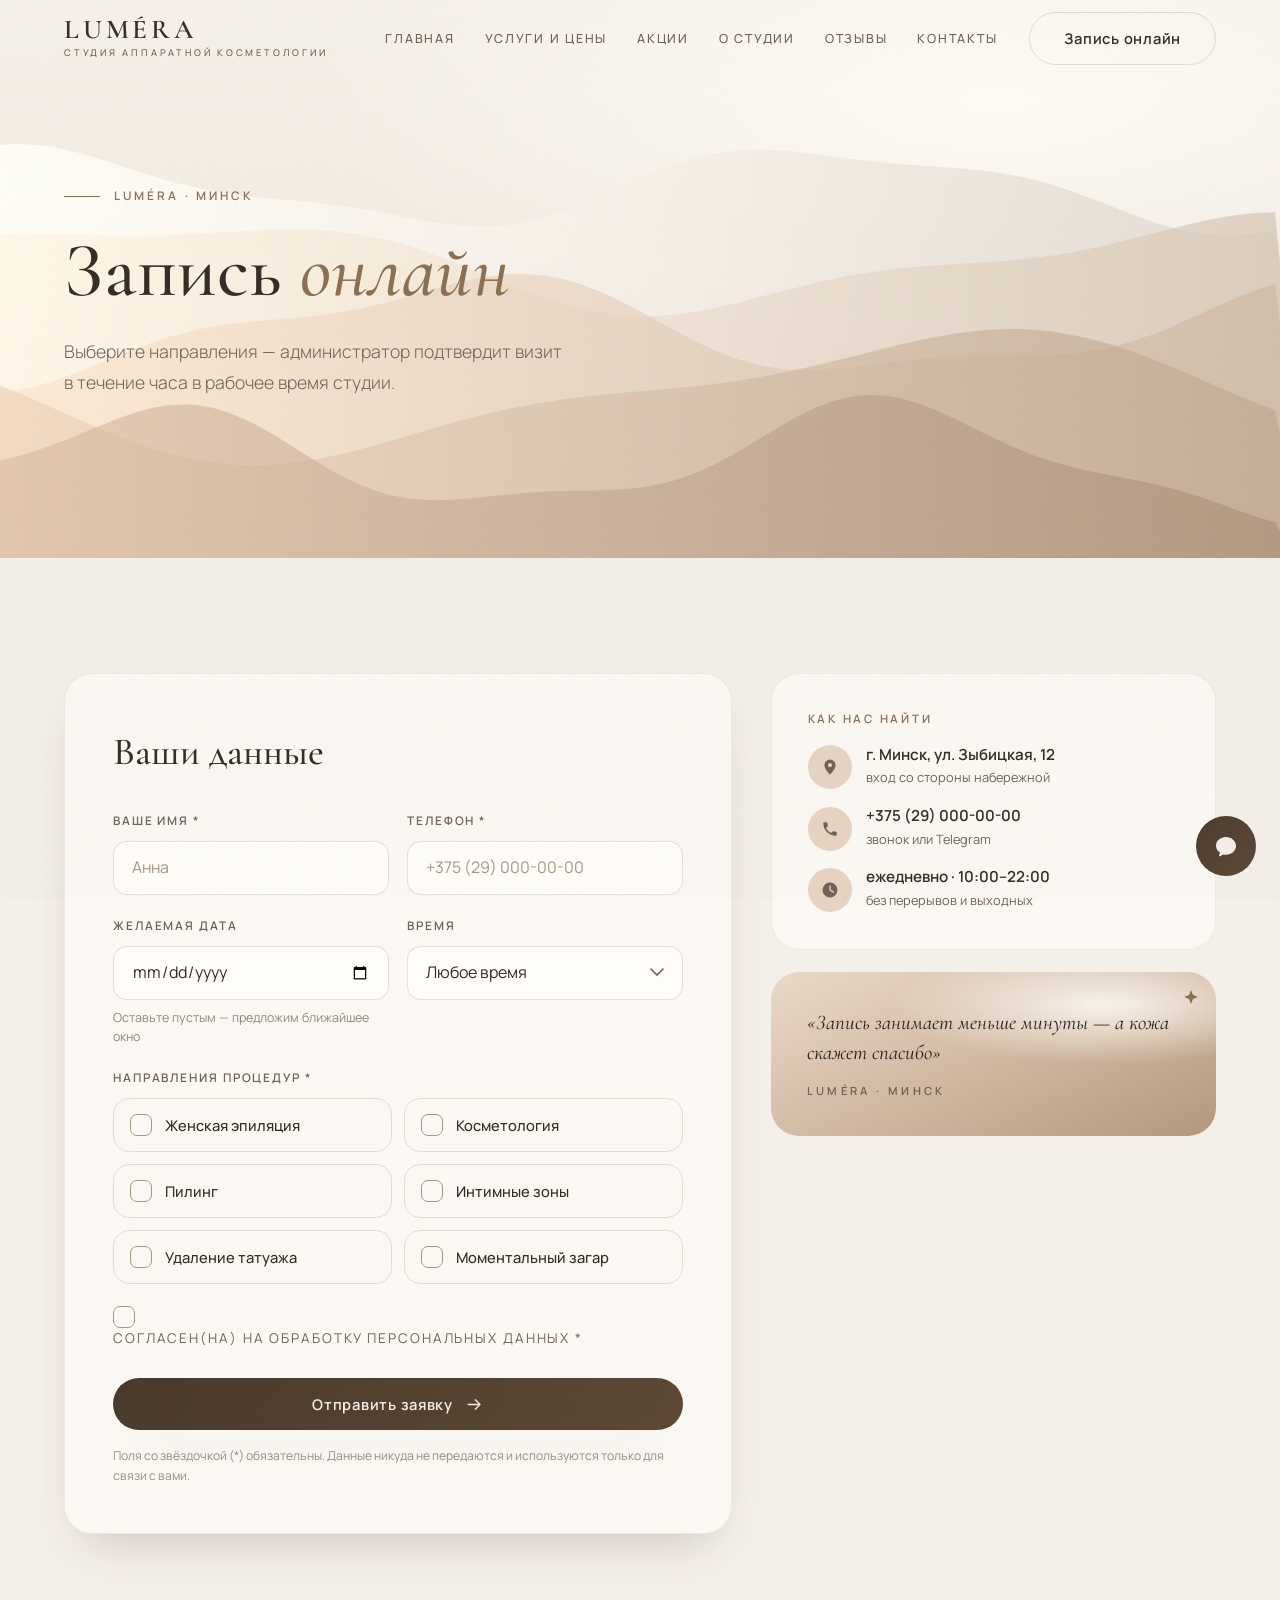
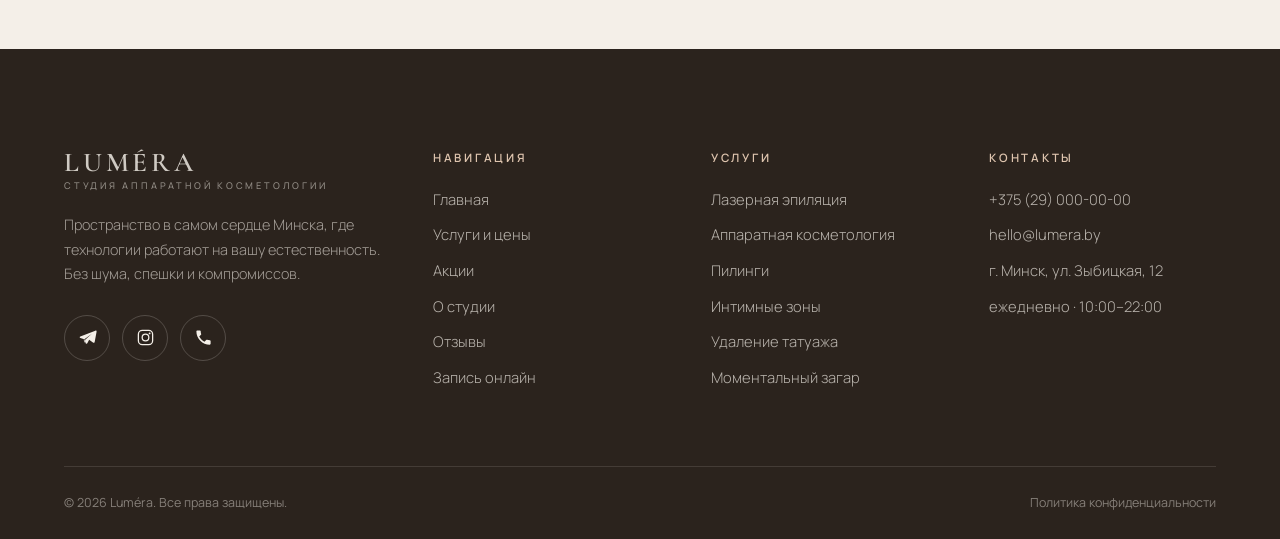
==== booking.html @ 9d6cf2b2 "Add files via upload" ====
<!DOCTYPE html>
<html lang="ru">
<head>
  <meta charset="UTF-8">
  <meta name="viewport" content="width=device-width, initial-scale=1.0">
  <title>Запись онлайн — LUMÉRA, студия аппаратной косметологии в Минске</title>
  <meta name="description" content="Онлайн-запись в студию аппаратной косметологии Luméra в Минске: эпиляция, косметология, пилинги, удаление татуажа, моментальный загар.">
  <meta name="theme-color" content="#F4EFE8">
  <link rel="icon" href="data:image/svg+xml,%3Csvg xmlns='http://www.w3.org/2000/svg' viewBox='0 0 64 64'%3E%3Crect width='64' height='64' rx='14' fill='%234A3A2C'/%3E%3Ctext x='32' y='44' font-family='Georgia' font-size='36' font-style='italic' fill='%23F4EFE8' text-anchor='middle'%3EL%3C/text%3E%3C/svg%3E">

  <link rel="preconnect" href="https://fonts.googleapis.com">
  <link rel="preconnect" href="https://fonts.gstatic.com" crossorigin>
  <link href="https://fonts.googleapis.com/css2?family=Cormorant+Garamond:ital,wght@0,300;0,400;0,500;0,600;1,400;1,500&family=Manrope:wght@300;400;500;600;700&display=swap" rel="stylesheet">

  <link rel="stylesheet" href="styles.css">
</head>
<body>

  <a class="skip-link" href="#main">Перейти к содержанию</a>

  <!-- SVG-спрайт (тот же, что и на главной) -->
  <svg xmlns="http://www.w3.org/2000/svg" style="display:none" aria-hidden="true">
    <symbol id="i-spark" viewBox="0 0 10 10">
      <path d="M5 0l1.4 3.6L10 5 6.4 6.4 5 10 3.6 6.4 0 5l3.6-1.4z"/>
    </symbol>
    <symbol id="i-arrow" viewBox="0 0 24 24">
      <path d="M4 12h15M13 6l6 6-6 6" fill="none" stroke="currentColor" stroke-width="1.6" stroke-linecap="round" stroke-linejoin="round"/>
    </symbol>
    <symbol id="i-chat" viewBox="0 0 24 24">
      <path d="M12 3C6.48 3 2 6.9 2 11.7c0 2.8 1.56 5.3 3.98 6.9l-.9 3.13c-.1.4.3.8.7.6l3.56-1.9c.84.2 1.72.27 2.66.27 5.52 0 10-3.9 10-8.7S17.52 3 12 3z"/>
    </symbol>
    <symbol id="i-close" viewBox="0 0 24 24">
      <path d="M6 6l12 12M18 6L6 18" fill="none" stroke="currentColor" stroke-width="1.6" stroke-linecap="round"/>
    </symbol>
    <symbol id="i-phone" viewBox="0 0 24 24">
      <path d="M6.62 10.79c1.44 2.83 3.76 5.15 6.59 6.59l2.2-2.2c.28-.28.67-.36 1.02-.25 1.12.37 2.33.57 3.57.57.55 0 1 .45 1 1V20c0 .55-.45 1-1 1C10.61 21 3 13.39 3 4c0-.55.45-1 1-1h3.5c.55 0 1 .45 1 1 0 1.24.2 2.45.57 3.57.11.35.03.74-.25 1.02l-2.2 2.2z"/>
    </symbol>
    <symbol id="i-telegram" viewBox="0 0 24 24">
      <path d="M21.9 3.4 2.94 10.8c-1 .4-1 1.46.03 1.78l4.86 1.5 1.9 5.12c.34.94 1.6 1 2.04.12l2.3-4.42 4.8 3.52c.84.6 1.98.15 2.2-.86l2.4-12.9c.2-1.03-.72-1.76-1.57-1.26zM9.06 14.9l-.4 3.9-1.5-4.05 10.4-7.4-8.5 7.55z"/>
    </symbol>
    <symbol id="i-instagram" viewBox="0 0 24 24">
      <rect x="3" y="3" width="18" height="18" rx="5" fill="none" stroke="currentColor" stroke-width="1.6"/>
      <circle cx="12" cy="12" r="4.2" fill="none" stroke="currentColor" stroke-width="1.6"/>
      <circle cx="17.2" cy="6.8" r="1.2"/>
    </symbol>
    <symbol id="i-pin" viewBox="0 0 24 24">
      <path d="M12 2a7.4 7.4 0 0 0-7.4 7.4c0 5.5 6.6 11.9 6.9 12.2a.8.8 0 0 0 1 0c.3-.3 6.9-6.7 6.9-12.2A7.4 7.4 0 0 0 12 2zm0 10.2a2.8 2.8 0 1 1 0-5.6 2.8 2.8 0 0 1 0 5.6z"/>
    </symbol>
    <symbol id="i-clock" viewBox="0 0 24 24">
      <path d="M12 2a10 10 0 1 0 0 20 10 10 0 0 0 0-20zm4.2 13.6-4.7-2.8a.8.8 0 0 1-.4-.7V7a.9.9 0 1 1 1.8 0v4.6l4.2 2.5a.8.8 0 0 1-.9 1.5z"/>
    </symbol>
  </svg>

  <!-- ══════════════ HEADER (ссылки ведут на якоря главной) ══════════════ -->
  <header class="header" id="header">
    <div class="header__inner">
      <a href="index.html" class="logo" aria-label="LUMÉRA — на главную">
        <span class="logo__mark">Luméra</span>
        <span class="logo__caption">студия аппаратной косметологии</span>
      </a>

      <nav class="nav" aria-label="Основная навигация">
        <a href="index.html#hero"     class="nav__link">Главная</a>
        <a href="index.html#services" class="nav__link">Услуги и цены</a>
        <a href="index.html#offers"   class="nav__link">Акции</a>
        <a href="index.html#about"    class="nav__link">О студии</a>
        <a href="index.html#reviews"  class="nav__link">Отзывы</a>
        <a href="index.html#contacts" class="nav__link">Контакты</a>
      </nav>

      <a href="booking.html" class="btn btn--outline btn--header" aria-current="page">Запись онлайн</a>
            <a href="index.html" class="back-home" aria-label="Вернуться на главную">
        <svg aria-hidden="true"><use href="#i-arrow"/></svg>
      </a>

      <button class="burger" id="burger" aria-expanded="false" aria-controls="mobileMenu" aria-label="Открыть меню">
      <button class="burger" id="burger" aria-expanded="false" aria-controls="mobileMenu" aria-label="Открыть меню">
        <span></span><span></span>
      </button>
    </div>
  </header>

  <!-- ══════════════ МОБИЛЬНОЕ МЕНЮ ══════════════ -->
  <div class="mobile-menu" id="mobileMenu" aria-hidden="true">
    <nav class="mobile-menu__nav" aria-label="Мобильная навигация">
      <a href="index.html#hero"><i>01</i>Главная</a>
      <a href="index.html#services"><i>02</i>Услуги и цены</a>
      <a href="index.html#offers"><i>03</i>Акции</a>
      <a href="index.html#about"><i>04</i>О студии</a>
      <a href="index.html#reviews"><i>05</i>Отзывы</a>
      <a href="index.html#contacts"><i>06</i>Контакты</a>
      <a href="booking.html" class="mobile-menu__cta"><i>→</i>Запись онлайн</a>
    </nav>
    <div class="mobile-menu__meta">
      <a href="tel:+375290000000">+375 (29) 000-00-00</a>
      <span>ежедневно · 10:00–22:00</span>
    </div>
  </div>

  <main id="main">

    <!-- ══════════════ ШАПКА СТРАНИЦЫ с шёлком ══════════════ -->
    <section class="hero hero--page">
      <canvas class="hero__canvas" id="silkCanvas" aria-hidden="true"></canvas>
      <div class="hero__content">
        <p class="hero__eyebrow reveal">Luméra · Минск</p>
        <h1 class="hero__title reveal reveal--blur" style="--d:.12s">Запись <em>онлайн</em></h1>
        <p class="hero__sub reveal" style="--d:.24s">Выберите направления — администратор подтвердит визит<br class="br-desk"> в течение часа в рабочее время студии.</p>
      </div>
    </section>

    <!-- ══════════════ ФОРМА ЗАПИСИ ══════════════ -->
    <section class="booking">
      <div class="booking__wrap">

        <!-- левая колонка: форма / экран успеха -->
        <div class="booking__left">

          <form class="booking__form reveal" id="bookingForm" novalidate>
                        <h2 class="booking__form-title">Ваши данные</h2>

            <!-- ловушка для ботов: человек не видит -->
            <input type="text" name="company" class="form__hp" tabindex="-1" autocomplete="off" aria-hidden="true">

            <div class="form__row">
              <div class="field">
                <label for="bookName">Ваше имя *</label>
                <input type="text" id="bookName" name="name" placeholder="Анна" autocomplete="name" maxlength="60">
                <span class="field__error" aria-live="polite"></span>
              </div>
              <div class="field">
                <label for="bookPhone">Телефон *</label>
                <input type="tel" id="bookPhone" name="phone" placeholder="+375 (29) 000-00-00" autocomplete="tel">
                <span class="field__error" aria-live="polite"></span>
              </div>
            </div>

            <div class="form__row">
              <div class="field">
                <label for="bookDate">Желаемая дата</label>
                <input type="date" id="bookDate" name="date">
                <span class="field__hint">Оставьте пустым — предложим ближайшее окно</span>
              </div>
              <div class="field">
                <label for="bookTime">Время</label>
                <select id="bookTime" name="time">
                  <option value="" selected>Любое время</option>
                  <option>10:00</option><option>11:00</option><option>12:00</option>
                  <option>13:00</option><option>14:00</option><option>15:00</option>
                  <option>16:00</option><option>17:00</option><option>18:00</option>
                  <option>19:00</option><option>20:00</option><option>21:00</option>
                </select>
                <span class="field__error" aria-live="polite"></span>
              </div>
            </div>

            <fieldset class="field field--checks" id="bookServices">
              <legend>Направления процедур *</legend>
              <div class="checks">
                <label class="check">
                  <input type="checkbox" name="service" value="Женская эпиляция">
                  <span class="check__box" aria-hidden="true"><svg viewBox="0 0 14 12"><path d="M1.5 6.5 5 10 12.5 1.5" fill="none" stroke="currentColor" stroke-width="2" stroke-linecap="round" stroke-linejoin="round"/></svg></span>
                  <span class="check__text">Женская эпиляция</span>
                </label>
                <label class="check">
                  <input type="checkbox" name="service" value="Косметология">
                  <span class="check__box" aria-hidden="true"><svg viewBox="0 0 14 12"><path d="M1.5 6.5 5 10 12.5 1.5" fill="none" stroke="currentColor" stroke-width="2" stroke-linecap="round" stroke-linejoin="round"/></svg></span>
                  <span class="check__text">Косметология</span>
                </label>
                <label class="check">
                  <input type="checkbox" name="service" value="Пилинг">
                  <span class="check__box" aria-hidden="true"><svg viewBox="0 0 14 12"><path d="M1.5 6.5 5 10 12.5 1.5" fill="none" stroke="currentColor" stroke-width="2" stroke-linecap="round" stroke-linejoin="round"/></svg></span>
                  <span class="check__text">Пилинг</span>
                </label>
                <label class="check">
                  <input type="checkbox" name="service" value="Интимные зоны">
                  <span class="check__box" aria-hidden="true"><svg viewBox="0 0 14 12"><path d="M1.5 6.5 5 10 12.5 1.5" fill="none" stroke="currentColor" stroke-width="2" stroke-linecap="round" stroke-linejoin="round"/></svg></span>
                  <span class="check__text">Интимные зоны</span>
                </label>
                <label class="check">
                  <input type="checkbox" name="service" value="Удаление татуажа">
                  <span class="check__box" aria-hidden="true"><svg viewBox="0 0 14 12"><path d="M1.5 6.5 5 10 12.5 1.5" fill="none" stroke="currentColor" stroke-width="2" stroke-linecap="round" stroke-linejoin="round"/></svg></span>
                  <span class="check__text">Удаление татуажа</span>
                </label>
                <label class="check">
                  <input type="checkbox" name="service" value="Моментальный загар">
                  <span class="check__box" aria-hidden="true"><svg viewBox="0 0 14 12"><path d="M1.5 6.5 5 10 12.5 1.5" fill="none" stroke="currentColor" stroke-width="2" stroke-linecap="round" stroke-linejoin="round"/></svg></span>
                  <span class="check__text">Моментальный загар</span>
                </label>
              </div>
              <span class="field__error" aria-live="polite"></span>
            </fieldset>

            <div class="field field--agree">
              <label class="check check--agree">
                <input type="checkbox" id="bookAgree">
                <span class="check__box" aria-hidden="true"><svg viewBox="0 0 14 12"><path d="M1.5 6.5 5 10 12.5 1.5" fill="none" stroke="currentColor" stroke-width="2" stroke-linecap="round" stroke-linejoin="round"/></svg></span>
                <span class="check__text">Согласен(на) на обработку персональных данных *</span>
              </label>
              <span class="field__error" aria-live="polite"></span>
            </div>

            <button class="btn btn--primary btn--submit" id="bookSubmit" type="submit">
              <span class="btn__spinner" aria-hidden="true"></span>
              <span class="btn__label">Отправить заявку</span>
              <svg class="btn__icon" aria-hidden="true"><use href="#i-arrow"/></svg>
                </button>

            <!-- окно статуса заявки: выпадает под кнопкой -->
            <div class="form__status" id="formStatus" role="alert" aria-live="assertive" hidden>
              <span class="form__status-icon form__status-icon--ok" aria-hidden="true">
                <svg viewBox="0 0 24 24"><path d="M4.5 12.5 9.5 17.5 19.5 6.5" fill="none" stroke="currentColor" stroke-width="2" stroke-linecap="round" stroke-linejoin="round"/></svg>
              </span>
              <span class="form__status-icon form__status-icon--err" aria-hidden="true">
                <svg viewBox="0 0 24 24"><circle cx="12" cy="12" r="9.5" fill="none" stroke="currentColor" stroke-width="1.6"/><path d="M12 7.5v5.5m0 3.5v.2" fill="none" stroke="currentColor" stroke-width="2" stroke-linecap="round"/></svg>
              </span>
              <div class="form__status-body">
                <b class="form__status-title"></b>
                <p class="form__status-text"></p>
              </div>
            </div>

            <p class="form__note">Поля со звёздочкой (*) обязательны. Данные никуда не передаются и используются только для связи с вами.</p>
          </form>

        </div>

        <!-- правая колонка: контакты -->
        <aside class="booking__side reveal" style="--d:.15s">
          <div class="side-card">
            <h4>Как нас найти</h4>
            <div class="side-row">
              <span class="side-row__icon"><svg aria-hidden="true"><use href="#i-pin"/></svg></span>
              <div><b>г. Минск, ул. Зыбицкая, 12</b><span>вход со стороны набережной</span></div>
            </div>
            <div class="side-row">
              <span class="side-row__icon"><svg aria-hidden="true"><use href="#i-phone"/></svg></span>
              <div><b><a href="tel:+375290000000">+375 (29) 000-00-00</a></b><span>звонок или Telegram</span></div>
            </div>
            <div class="side-row">
              <span class="side-row__icon"><svg aria-hidden="true"><use href="#i-clock"/></svg></span>
              <div><b>ежедневно · 10:00–22:00</b><span>без перерывов и выходных</span></div>
            </div>
          </div>

          <div class="side-card side-card--art">
            <svg class="side-card__spark" aria-hidden="true"><use href="#i-spark"/></svg>
            <p class="side-card__quote">«Запись занимает меньше минуты — а кожа скажет спасибо»</p>
            <span class="side-card__sign">Luméra · Минск</span>
          </div>
        </aside>

      </div>
    </section>

  </main>

  <!-- ══════════════ FOOTER ══════════════ -->
  <footer class="footer" id="contacts">
    <div class="footer__grid">
      <div class="footer__brand">
        <a href="index.html" class="logo logo--footer" aria-label="LUMÉRA — на главную">
          <span class="logo__mark">Luméra</span>
          <span class="logo__caption">студия аппаратной косметологии</span>
        </a>
        <p class="footer__desc">Пространство в самом сердце Минска, где технологии работают на вашу естественность. Без шума, спешки и компромиссов.</p>
        <div class="footer__socials">
          <a href="https://t.me/" aria-label="Telegram" target="_blank" rel="noopener"><svg aria-hidden="true"><use href="#i-telegram"/></svg></a>
          <a href="https://instagram.com/" aria-label="Instagram" target="_blank" rel="noopener"><svg aria-hidden="true"><use href="#i-instagram"/></svg></a>
          <a href="tel:+375290000000" aria-label="Позвонить"><svg aria-hidden="true"><use href="#i-phone"/></svg></a>
        </div>
      </div>

      <nav class="footer__col" aria-label="Навигация по сайту">
        <h4>Навигация</h4>
        <a href="index.html#hero">Главная</a>
        <a href="index.html#services">Услуги и цены</a>
        <a href="index.html#offers">Акции</a>
        <a href="index.html#about">О студии</a>
        <a href="index.html#reviews">Отзывы</a>
        <a href="booking.html">Запись онлайн</a>
      </nav>

      <div class="footer__col">
        <h4>Услуги</h4>
        <a href="index.html#services">Лазерная эпиляция</a>
        <a href="index.html#services">Аппаратная косметология</a>
        <a href="index.html#services">Пилинги</a>
        <a href="index.html#services">Интимные зоны</a>
        <a href="index.html#services">Удаление татуажа</a>
        <a href="index.html#services">Моментальный загар</a>
      </div>

      <div class="footer__col">
        <h4>Контакты</h4>
        <a href="tel:+375290000000">+375 (29) 000-00-00</a>
        <a href="mailto:hello@lumera.by">hello@lumera.by</a>
        <span>г. Минск, ул. Зыбицкая, 12</span>
        <span>ежедневно · 10:00–22:00</span>
      </div>
    </div>

    <div class="footer__bottom">
      <span>© <span id="year">2026</span> Luméra. Все права защищены.</span>
      <a href="#">Политика конфиденциальности</a>
    </div>
  </footer>

  <!-- ══════════════ FAB ══════════════ -->
  <div class="fab" id="fabWrap">
    <div class="fab__actions" id="fabActions">
      <a href="https://t.me/" class="fab__option" target="_blank" rel="noopener">
        <span class="fab__option-label">Написать в Telegram</span>
        <span class="fab__option-icon"><svg aria-hidden="true"><use href="#i-telegram"/></svg></span>
      </a>
      <a href="tel:+375290000000" class="fab__option">
        <span class="fab__option-label">Прямой звонок</span>
        <span class="fab__option-icon"><svg aria-hidden="true"><use href="#i-phone"/></svg></span>
      </a>
    </div>
    <button class="fab__main" id="fabToggle" aria-expanded="false" aria-controls="fabActions" aria-label="Связаться с нами">
      <svg class="fab__icon fab__icon--chat" aria-hidden="true"><use href="#i-chat"/></svg>
      <svg class="fab__icon fab__icon--close" aria-hidden="true"><use href="#i-close"/></svg>
    </button>
  </div>

  <script src="script.js"></script>
</body>
</html>
---- styles.css ----
/* ═══════════════════════════════════════════════════════════
   LUMÉRA — студия аппаратной косметологии · Минск
   Палитра: слоновая кость · пудра · тауп · графит-шоколад
   Типографика: Cormorant Garamond + Manrope
   ═══════════════════════════════════════════════════════════ */

/* ---------- 1. Дизайн-токены ---------- */
:root{
  --c-bg:        #F4EFE8;
  --c-bg-soft:   #EDE5DA;
  --c-surface:   #FBF8F3;
  --c-powder:    #E7D3C1;
  --c-blush:     #DEC4AE;
  --c-taupe:     #A89680;
  --c-ink:       #332B24;
  --c-ink-soft:  #6E6156;
  --c-cream:     #F4EFE8;
  --c-deep:      #2B231D;
  --c-accent:    #8A6F52;
  --c-accent-2:  #4A3A2C;
  --c-line:      rgba(62, 50, 41, .14);
  --c-line-soft: rgba(62, 50, 41, .08);

  --font-display: "Cormorant Garamond", Georgia, serif;
  --font-body:    "Manrope", "Segoe UI", sans-serif;

  --radius-s: 12px;
  --radius-m: 20px;
  --radius-l: 28px;
  --edge: clamp(20px, 5vw, 64px);
  --header-h: 78px;

  --ease: cubic-bezier(.22, 1, .36, 1);
  --t-fast: .3s;
  --t-mid: .6s;

  --shadow-soft: 0 24px 50px -24px rgba(62, 50, 41, .28);
  --shadow-card: 0 34px 60px -30px rgba(62, 50, 41, .35);
}

/* ---------- 2. База ---------- */
*, *::before, *::after{ box-sizing: border-box; margin: 0; padding: 0; }

html{
  scroll-behavior: smooth;
  scroll-padding-top: calc(var(--header-h) + 16px);
}

body{
  font-family: var(--font-body);
  font-size: 16px;
  line-height: 1.6;
  color: var(--c-ink);
  background: var(--c-bg);
  -webkit-font-smoothing: antialiased;
  overflow-x: hidden;
}

body.no-scroll{ overflow: hidden; }

/* плёночное зерно — фактура «дорогой бумаги» */
body::before{
  content: "";
  position: fixed; inset: 0;
  z-index: 2000;
  pointer-events: none;
  opacity: .045;
  background-image: url("data:image/svg+xml,%3Csvg xmlns='http://www.w3.org/2000/svg' width='120' height='120'%3E%3Cfilter id='n'%3E%3CfeTurbulence type='fractalNoise' baseFrequency='0.9' numOctaves='2'/%3E%3C/filter%3E%3Crect width='120' height='120' filter='url(%23n)'/%3E%3C/svg%3E");
}

img, svg{ display: block; max-width: 100%; }
a{ color: inherit; text-decoration: none; }
ul{ list-style: none; }
button{ font: inherit; color: inherit; background: none; border: 0; cursor: pointer; }

::selection{ background: var(--c-blush); color: var(--c-deep); }

:focus-visible{
  outline: 2px solid var(--c-accent);
  outline-offset: 3px;
  border-radius: 6px;
}

::-webkit-scrollbar{ width: 9px; }
::-webkit-scrollbar-track{ background: var(--c-bg-soft); }
::-webkit-scrollbar-thumb{ background: var(--c-taupe); border-radius: 8px; }
*{ scrollbar-width: thin; scrollbar-color: var(--c-taupe) var(--c-bg-soft); }

.skip-link{
  position: absolute; left: -999px; top: 8px;
  z-index: 9999;
  padding: 10px 18px;
  background: var(--c-deep); color: var(--c-cream);
  border-radius: var(--radius-s);
}
.skip-link:focus{ left: 8px; }

/* ---------- 3. Утилиты ---------- */
.section{ padding-block: clamp(76px, 10vw, 150px); }

.section__head{
  width: min(1240px, 100% - var(--edge) * 2);
  margin-inline: auto;
  margin-bottom: clamp(40px, 6vw, 72px);
}

.section__label{
  display: inline-flex; align-items: center; gap: 14px;
  font-size: .72rem; font-weight: 600;
  letter-spacing: .24em; text-transform: uppercase;
  color: var(--c-accent);
}
.section__label::before{
  content: ""; width: 32px; height: 1px;
  background: var(--c-accent);
}

.section__title{
  margin-top: 18px;
  font-family: var(--font-display);
  font-size: clamp(2.3rem, 4.8vw, 3.8rem);
  font-weight: 500; line-height: 1.08;
  letter-spacing: .01em;
}
.section__title em{ font-style: italic; color: var(--c-accent); }

/* появление при скролле */
.reveal{
  opacity: 0;
  transform: translateY(28px);
  transition:
    opacity .9s var(--ease),
    transform .9s var(--ease);
  transition-delay: var(--d, 0s);
}
.reveal.is-visible{ opacity: 1; transform: none; }

/* заголовки проявляются из «дымки» */
.reveal--blur{
  filter: blur(10px);
  transition:
    opacity 1s var(--ease),
    transform 1s var(--ease),
    filter 1.2s var(--ease);
  transition-delay: var(--d, 0s);
}
.reveal--blur.is-visible{ filter: blur(0); }

/* ---------- 4. Кнопки ---------- */
.btn{
  position: relative;
  display: inline-flex; align-items: center; justify-content: center;
  gap: 12px;
  min-height: 52px;
  padding: 14px 34px;
  border-radius: 100px;
  font-size: .92rem; font-weight: 600;
  letter-spacing: .05em;
  overflow: hidden;
  isolation: isolate;
  transition:
    color var(--t-fast) var(--ease),
    background-color var(--t-fast) var(--ease),
    border-color var(--t-fast) var(--ease),
    transform var(--t-fast) var(--ease),
    box-shadow var(--t-fast) var(--ease);
}
.btn__icon{ width: 19px; height: 19px; transition: transform var(--t-fast) var(--ease); }
.btn:hover .btn__icon{ transform: translateX(5px); }
.btn:active{ transform: scale(.97); }

.btn::after{
  content: "";
  position: absolute; inset: 0; z-index: -1;
  background: linear-gradient(105deg, transparent 40%, rgba(255,255,255,.22) 50%, transparent 60%);
  transform: translateX(-130%);
  transition: transform .8s var(--ease);
}
.btn:hover::after{ transform: translateX(130%); }

.btn--primary{
  background: linear-gradient(120deg, var(--c-accent-2), #5C4835);
  color: var(--c-cream);
  box-shadow: var(--shadow-soft);
}
.btn--primary:hover{
  transform: translateY(-2px);
  box-shadow: var(--shadow-card);
}

.btn--outline{
  border: 1px solid var(--c-line);
  color: var(--c-ink);
  background: transparent;
}
.btn--outline:hover{
  background: var(--c-deep);
  border-color: var(--c-deep);
  color: var(--c-cream);
}

.btn--light{
  background: var(--c-cream);
  color: var(--c-deep);
  box-shadow: 0 24px 50px -20px rgba(0,0,0,.45);
}
.btn--light:hover{ transform: translateY(-2px); }

/* ---------- 5. Header ---------- */
.header{
  position: fixed; inset: 0 0 auto 0;
  z-index: 1000;
  height: var(--header-h);
  border-bottom: 1px solid transparent;
  animation: header-in .9s var(--ease) both;
  transition:
    background-color .5s var(--ease),
    border-color .5s var(--ease),
    backdrop-filter .5s var(--ease);
}
@keyframes header-in{ from{ transform: translateY(-100%); } }

.header.is-scrolled{
  background: rgba(244, 239, 232, .68);
  -webkit-backdrop-filter: blur(18px) saturate(1.25);
  backdrop-filter: blur(18px) saturate(1.25);
  border-bottom-color: var(--c-line-soft);
}
body.menu-open .header{
  background: transparent;
  -webkit-backdrop-filter: none;
  backdrop-filter: none;
  border-bottom-color: transparent;
}

.header__inner{
  width: min(1360px, 100% - var(--edge) * 2);
  height: 100%;
  margin-inline: auto;
  display: flex; align-items: center; gap: 32px;
}

.logo{ display: grid; gap: 2px; margin-right: auto; }
.logo__mark{
  font-family: var(--font-display);
  font-size: 1.7rem; font-weight: 600;
  letter-spacing: .14em; text-transform: uppercase;
  line-height: 1;
  transition: letter-spacing .5s var(--ease);
}
.logo:hover .logo__mark{ letter-spacing: .22em; }
.logo__caption{
  font-size: .58rem; font-weight: 500;
  letter-spacing: .3em; text-transform: uppercase;
  color: var(--c-ink-soft);
}

.nav{ display: flex; gap: 30px; }
.nav__link{
  position: relative;
  padding: 12px 0;
  font-size: .78rem; font-weight: 500;
  letter-spacing: .14em; text-transform: uppercase;
  color: var(--c-ink-soft);
  transition: color var(--t-fast) var(--ease);
}
.nav__link::after{
  content: "";
  position: absolute; left: 0; bottom: 8px;
  width: 100%; height: 1px;
  background: var(--c-accent);
  transform: scaleX(0); transform-origin: right;
  transition: transform .45s var(--ease);
}
.nav__link:hover,
.nav__link.is-active{ color: var(--c-ink); }
.nav__link:hover::after,
.nav__link.is-active::after{ transform: scaleX(1); transform-origin: left; }

body.menu-open .logo{ color: var(--c-cream); }
body.menu-open .logo__caption{ color: rgba(244,239,232,.6); }
body.menu-open .nav{ visibility: hidden; }

/* бургер */
.burger{
  display: none;
  position: relative; z-index: 1100;
  width: 48px; height: 48px;
  flex-direction: column; align-items: center; justify-content: center; gap: 7px;
}
.burger span{
  width: 26px; height: 1.6px;
  background: var(--c-ink);
  transition: transform .45s var(--ease), background-color .3s var(--ease);
}
.burger.is-open span{ background: var(--c-cream); }
.burger.is-open span:nth-child(1){ transform: translateY(4.3px) rotate(45deg); }
.burger.is-open span:nth-child(2){ transform: translateY(-4.3px) rotate(-45deg); }

/* ---------- 6. Мобильное меню ---------- */
.mobile-menu{
  position: fixed; inset: 0; z-index: 950;
  display: flex; flex-direction: column; justify-content: center;
  padding: calc(var(--header-h) + 24px) var(--edge) 48px;
  background:
    radial-gradient(120% 90% at 85% 10%, rgba(168,150,128,.35), transparent 55%),
    var(--c-deep);
  opacity: 0; visibility: hidden;
  transition: opacity .55s var(--ease), visibility 0s linear .55s;
}
.mobile-menu.is-open{
  opacity: 1; visibility: visible;
  transition: opacity .55s var(--ease);
}

.mobile-menu__nav{ display: grid; gap: 4px; }
.mobile-menu__nav a{
  display: flex; align-items: baseline; gap: 18px;
  padding: 10px 0;
  font-family: var(--font-display);
  font-size: clamp(1.9rem, 7vw, 2.7rem);
  font-weight: 500; color: var(--c-cream);
  opacity: 0; transform: translateY(26px);
  transition: opacity .6s var(--ease), transform .6s var(--ease), color .3s;
}
.mobile-menu.is-open a{ opacity: 1; transform: none; }
.mobile-menu.is-open a:nth-child(1){ transition-delay: .10s; }
.mobile-menu.is-open a:nth-child(2){ transition-delay: .16s; }
.mobile-menu.is-open a:nth-child(3){ transition-delay: .22s; }
.mobile-menu.is-open a:nth-child(4){ transition-delay: .28s; }
.mobile-menu.is-open a:nth-child(5){ transition-delay: .34s; }
.mobile-menu.is-open a:nth-child(6){ transition-delay: .40s; }
.mobile-menu.is-open a:nth-child(7){ transition-delay: .46s; }
.mobile-menu__nav a:hover{ color: var(--c-blush); }
.mobile-menu__nav a i{
  font-family: var(--font-body);
  font-style: normal; font-size: .7rem;
  letter-spacing: .2em; color: var(--c-taupe);
}
.mobile-menu__cta{ color: var(--c-blush); }

.mobile-menu__meta{
  margin-top: auto;
  display: flex; flex-wrap: wrap; align-items: baseline; gap: 8px 28px;
}
.mobile-menu__meta a{
  font-family: var(--font-display);
  font-size: 1.5rem; color: var(--c-cream);
}
.mobile-menu__meta span{
  font-size: .78rem; letter-spacing: .12em;
  text-transform: uppercase; color: var(--c-taupe);
}

/* ---------- 7. Hero ---------- */
.hero{
  position: relative;
  min-height: 100svh;
  display: flex; align-items: center;
  overflow: hidden;
  background:
    radial-gradient(90% 70% at 78% 18%, rgba(255,252,247,.9), transparent 60%),
    linear-gradient(180deg, #F6F1E9 0%, #EFE6DA 100%);
}

.hero__canvas{ position: absolute; inset: 0; width: 100%; height: 100%; }

.hero__content{
  position: relative; z-index: 2;
  width: min(1240px, 100% - var(--edge) * 2);
  margin-inline: auto;
  padding-top: var(--header-h);
  will-change: transform, opacity;
}

.hero__eyebrow{
  display: inline-flex; align-items: center; gap: 14px;
  font-size: .74rem; font-weight: 600;
  letter-spacing: .26em; text-transform: uppercase;
  color: var(--c-accent);
}
.hero__eyebrow::before{ content: ""; width: 36px; height: 1px; background: var(--c-accent); }

.hero__title{
  margin-top: 26px;
  font-family: var(--font-display);
  font-size: clamp(3rem, 8vw, 6.4rem);
  font-weight: 500; line-height: 1.02;
  letter-spacing: .005em;
}
.hero__title em{ font-style: italic; color: var(--c-accent); }

.hero__sub{
  margin-top: 26px;
  max-width: 34em;
  font-size: clamp(.98rem, 1.4vw, 1.1rem);
  font-weight: 300; line-height: 1.75;
  color: var(--c-ink-soft);
}

.hero__cta{ margin-top: 44px; }

.hero__side{
  position: absolute; right: calc(var(--edge) * .6); top: 50%;
  z-index: 2;
  transform: translateY(-50%);
  writing-mode: vertical-rl;
  font-size: .68rem; letter-spacing: .4em; text-transform: uppercase;
  color: rgba(51,43,36,.42);
}

.hero__hint{
  position: absolute; left: var(--edge); bottom: 34px; z-index: 2;
  display: flex; align-items: center; gap: 14px;
  font-size: .68rem; letter-spacing: .24em; text-transform: uppercase;
  color: rgba(51,43,36,.5);
}
.hero__hint i{
  width: 1px; height: 44px;
  background: var(--c-line);
  position: relative; overflow: hidden;
}
.hero__hint i::after{
  content: "";
  position: absolute; left: 0; top: -100%;
  width: 100%; height: 100%;
  background: var(--c-accent);
  animation: hint-slide 2.4s var(--ease) infinite;
}
@keyframes hint-slide{
  0%{ top: -100%; }
  55%{ top: 0; }
  100%{ top: 100%; }
}

/* ---------- 8. Marquee ---------- */
.marquee{
  overflow: hidden;
  padding: 20px 0;
  border-block: 1px solid var(--c-line-soft);
  background: var(--c-surface);
}
.marquee__track{
  display: flex; width: max-content;
  animation: marquee 32s linear infinite;
}
.marquee:hover .marquee__track{ animation-play-state: paused; }
.marquee__group{
  display: flex; align-items: center; gap: 44px;
  padding-right: 44px;
  white-space: nowrap;
  font-family: var(--font-display);
  font-style: italic;
  font-size: clamp(1.15rem, 2vw, 1.5rem);
  color: var(--c-ink-soft);
}
.marquee__spark{ width: 12px; height: 12px; flex: none; fill: var(--c-accent); }
@keyframes marquee{ to{ transform: translateX(-50%); } }

/* ---------- 9. Почему мы ---------- */
.why__grid{
  width: min(1240px, 100% - var(--edge) * 2);
  margin-inline: auto;
  display: grid;
  grid-template-columns: repeat(12, 1fr);
  grid-template-areas:
    "lead lead lead lead lead lead lead art  art  art  art  art"
    "c02  c02  c02  c02  c03  c03  c03  art  art  art  art  art"
    "c04  c04  c04  c04  c04  c04  c04  stat stat stat stat stat";
  gap: clamp(16px, 2vw, 26px);
}

.why__card{
  background: var(--c-surface);
  border: 1px solid var(--c-line-soft);
  border-radius: var(--radius-l);
  padding: clamp(26px, 3vw, 44px);
  transition:
    transform var(--t-mid) var(--ease),
    box-shadow var(--t-mid) var(--ease),
    border-color var(--t-mid) var(--ease);
}
.why__card:hover{
  transform: translateY(-5px);
  box-shadow: var(--shadow-soft);
  border-color: var(--c-line);
}

.why__card--lead{ grid-area: lead; }
.why__card--c02 { grid-area: c02; }
.why__card--c03 { grid-area: c03; }
.why__card--c04 { grid-area: c04; }
.why__stats     { grid-area: stat; }

.why__num{
  display: block;
  font-family: var(--font-display);
  font-style: italic;
  font-size: clamp(2.2rem, 3.4vw, 3rem);
  color: var(--c-blush);
  line-height: 1;
  margin-bottom: 22px;
  transition: transform var(--t-mid) var(--ease);
}
.why__card:hover .why__num{ transform: translateX(6px); }

.why__card h3{
  font-family: var(--font-display);
  font-size: clamp(1.5rem, 2.2vw, 1.9rem);
  font-weight: 500; line-height: 1.2;
  margin-bottom: 14px;
}
.why__card p{
  font-size: .95rem; font-weight: 300;
  line-height: 1.7; color: var(--c-ink-soft);
}

.why__tags{ display: flex; flex-wrap: wrap; gap: 10px; margin-top: 28px; }
.why__tags li{
  padding: 8px 18px;
  border: 1px solid var(--c-line);
  border-radius: 100px;
  font-size: .72rem; font-weight: 500;
  letter-spacing: .12em; text-transform: uppercase;
  color: var(--c-ink-soft);
  transition: background-color var(--t-fast), color var(--t-fast), border-color var(--t-fast);
}
.why__tags li:hover{
  background: var(--c-deep); border-color: var(--c-deep);
  color: var(--c-cream);
}

.why__card--lead h3{ font-size: clamp(1.9rem, 3vw, 2.6rem); }
.why__card--lead p{ font-size: 1.02rem; max-width: 30em; }

/* ── арт-блок с монограммой: живая композиция ── */
.why__card--art{
  grid-area: art;
  position: relative;
  display: flex; flex-direction: column;
  align-items: center; justify-content: center;
  gap: 20px;
  min-height: 440px;
  overflow: hidden;
  border: 0;
  background:
    radial-gradient(80% 60% at 75% 20%, rgba(255,252,247,.85), transparent 60%),
    linear-gradient(155deg, #EAD9C8 0%, #CBB199 62%, #B3987F 100%);
}
.why__card--art:hover{ transform: none; box-shadow: var(--shadow-soft); }

/* появление блока — «раскрытие» изнутри */
.reveal--art{
  clip-path: inset(14% 14% 14% 14% round var(--radius-l));
  transform: scale(.94);
  transition:
    opacity 1s var(--ease),
    transform 1.2s var(--ease),
    clip-path 1.2s var(--ease),
    box-shadow var(--t-mid) var(--ease);
  transition-delay: var(--d, 0s);
}
.reveal--art.is-visible{
  clip-path: inset(0 0 0 0 round var(--radius-l));
  transform: scale(1);
}

/* дрейфующие пятна света */
.art__blob{
  position: absolute;
  width: 58%; aspect-ratio: 1;
  border-radius: 50%;
  filter: blur(46px);
  opacity: .55;
  pointer-events: none;
}
.art__blob--1{
  background: #F7ECDF; top: -14%; left: -16%;
  animation: blob-float 13s ease-in-out infinite alternate;
}
.art__blob--2{
  background: #C79F7F; bottom: -18%; right: -14%;
  animation: blob-float 17s ease-in-out infinite alternate-reverse;
}
@keyframes blob-float{
  from{ transform: translate(0, 0) scale(1); }
  to  { transform: translate(10%, 12%) scale(1.18); }
}

/* бегущий блик */
.why__card--art::after{
  content: "";
  position: absolute; inset: 0;
  background: linear-gradient(115deg, transparent 42%, rgba(255,255,255,.35) 50%, transparent 58%);
  transform: translateX(-130%);
  animation: sheen 7s var(--ease) infinite;
  pointer-events: none;
}
@keyframes sheen{
  0%      { transform: translateX(-130%); }
  55%,100%{ transform: translateX(130%); }
}

/* кольцо с монограммой */
.art__ring{
  position: relative;
  width: 168px; height: 168px;
  display: grid; place-items: center;
}
.art__ring::before{
  content: "";
  position: absolute; inset: 0;
  border: 1px solid rgba(43,35,29,.32);
  border-radius: 50%;
  animation: ring-breathe 5s ease-in-out infinite;
}
.art__ring::after{
  content: "";
  position: absolute; inset: -11px;
  border: 1px dashed rgba(43,35,29,.24);
  border-radius: 50%;
  animation: spin 46s linear infinite;
}
@keyframes ring-breathe{
  0%, 100%{ transform: scale(1); }
  50%     { transform: scale(1.06); }
}
@keyframes spin{ to{ transform: rotate(360deg); } }

.art__mono{
  font-family: var(--font-display);
  font-style: italic; font-weight: 400;
  font-size: 4.8rem; line-height: 1;
  color: var(--c-deep);
  transition: transform .6s var(--ease);
}
.why__card--art:hover .art__mono{ transform: scale(1.08) rotate(-4deg); }

.art__word{
  font-family: var(--font-display);
  font-weight: 500;
  font-size: 1.2rem;
  letter-spacing: .46em; text-indent: .46em;
  text-transform: uppercase;
  color: rgba(43,35,29,.85);
}

.art__spark{
  position: absolute;
  width: 14px; height: 14px;
  fill: var(--c-accent);
  animation: spark-twinkle 3.4s ease-in-out infinite;
}
.art__spark--1{ top: 16%; right: 18%; }
.art__spark--2{ bottom: 26%; left: 14%; animation-delay: 1.6s; }
@keyframes spark-twinkle{
  0%, 100%{ opacity: .15; transform: scale(.6) rotate(0deg); }
  50%     { opacity: .9;  transform: scale(1.15) rotate(90deg); }
}

.why__art-quote{
  position: absolute;
  left: 24px; right: 24px; bottom: 26px;
  text-align: center;
  font-family: var(--font-display);
  font-style: italic;
  font-size: clamp(1.1rem, 1.6vw, 1.35rem);
  line-height: 1.45;
  color: var(--c-deep);
}

/* ── статистика со счётчиками ── */
.why__stats{
  display: flex; flex-direction: column; justify-content: center;
  gap: clamp(20px, 3vw, 34px);
  padding: clamp(26px, 3vw, 44px);
  background: var(--c-deep);
  border-radius: var(--radius-l);
  color: var(--c-cream);
}
.why__stats div{ display: grid; gap: 2px; }
.why__stats div + div{
  border-top: 1px solid rgba(244,239,232,.14);
  padding-top: clamp(20px, 3vw, 34px);
}
.why__stats strong{
  font-family: var(--font-display);
  font-weight: 500;
  font-size: clamp(2rem, 3.4vw, 2.9rem);
  line-height: 1;
  color: var(--c-blush);
  font-variant-numeric: tabular-nums;
}
.why__stats span{
  font-size: .78rem; letter-spacing: .16em; text-transform: uppercase;
  color: rgba(244,239,232,.6);
}

/* ---------- 10. Услуги и цены ---------- */
.services{ background: var(--c-bg-soft); }

.services__head{
  width: min(1240px, 100% - var(--edge) * 2);
  margin-inline: auto;
  margin-bottom: clamp(36px, 5vw, 60px);
}

/* управление каруселью — под лентой */
.services__footer{
  width: min(1240px, 100% - var(--edge) * 2);
  margin: 6px auto 0;
  display: flex; align-items: center; justify-content: center;
  gap: 22px;
}
.services__counter{
  min-width: 76px;
  text-align: center;
  font-family: var(--font-display);
  font-style: italic;
  font-size: 1.2rem; color: var(--c-ink-soft);
  font-variant-numeric: tabular-nums;
}

.slider-btn{
  width: 54px; height: 54px;
  display: grid; place-items: center;
  border: 1px solid var(--c-line);
  border-radius: 50%;
  color: var(--c-ink);
  transition:
    background-color var(--t-fast) var(--ease),
    color var(--t-fast) var(--ease),
    border-color var(--t-fast) var(--ease),
    opacity var(--t-fast), transform var(--t-fast) var(--ease);
}
.slider-btn .btn__icon{ width: 20px; height: 20px; }
.slider-btn:first-of-type .btn__icon{ transform: rotate(180deg); }
.slider-btn:hover:not(:disabled){
  background: var(--c-deep); border-color: var(--c-deep); color: var(--c-cream);
  transform: translateY(-2px);
}
.slider-btn:disabled{ opacity: .3; cursor: default; }

.services__viewport{
  mask-image: linear-gradient(90deg, transparent, #000 4%, #000 96%, transparent);
  -webkit-mask-image: linear-gradient(90deg, transparent, #000 4%, #000 96%, transparent);
}

.services__track{
  display: flex; gap: clamp(16px, 2vw, 24px);
  padding: 12px var(--edge) 30px;
  overflow-x: auto;
  scroll-snap-type: x mandatory;
  scrollbar-width: none;
  cursor: grab;
}
.services__track::-webkit-scrollbar{ display: none; }
.services__track:active{ cursor: grabbing; }

/* компактные карточки: в ленте видно 4+ штуки */
.service-card{
  flex: 0 0 clamp(250px, 23.5vw, 330px);
  scroll-snap-align: start;
  background: var(--c-surface);
  border: 1px solid var(--c-line-soft);
  border-radius: var(--radius-m);
  overflow: hidden;
  transition: transform var(--t-mid) var(--ease), box-shadow var(--t-mid) var(--ease);
}
.service-card:hover{
  transform: translateY(-8px);
  box-shadow: var(--shadow-card);
}

/* фон карточки: градиентная «фото-композиция».
   Реальные фото подключаются через background-image в этих классах */
.service-card__media{
  position: relative;
  display: block;
  aspect-ratio: 4 / 3;
  overflow: hidden;
}
.service-card__media::before{
  content: "";
  position: absolute; inset: 0;
  background: repeating-radial-gradient(circle at 72% 24%, rgba(255,255,255,.32) 0 1px, transparent 1px 28px);
  opacity: .5;
  transition: transform 1.2s var(--ease);
}
.service-card:hover .service-card__media::before{ transform: scale(1.08); }

/* блик по фото при hover */
.service-card__media::after{
  content: "";
  position: absolute; inset: 0;
  background: linear-gradient(110deg, transparent 44%, rgba(255,255,255,.4) 50%, transparent 56%);
  transform: translateX(-130%);
  transition: transform .9s var(--ease);
}
.service-card:hover .service-card__media::after{ transform: translateX(130%); }

.service-card__media--laser   { background: radial-gradient(90% 80% at 75% 18%, #F8F2E9, transparent 62%), linear-gradient(160deg, #EBDCCB, #C9AC90); }
.service-card__media--cosmo   { background: radial-gradient(90% 80% at 75% 18%, #FBF5EC, transparent 62%), linear-gradient(160deg, #F0DFD2, #CBA48D); }
.service-card__media--peel    { background: radial-gradient(90% 80% at 75% 18%, #FAF6EF, transparent 62%), linear-gradient(160deg, #EDE3D3, #B9A488); }
.service-card__media--intimate{ background: radial-gradient(90% 80% at 75% 18%, #FAF1EA, transparent 62%), linear-gradient(160deg, #EBD3C4, #C29A82); }
.service-card__media--tattoo  { background: radial-gradient(90% 80% at 75% 18%, #F3EEE6, transparent 62%), linear-gradient(160deg, #DCD2C2, #9C8B74); }
.service-card__media--tan     { background: radial-gradient(90% 80% at 75% 18%, #F9F0E4, transparent 62%), linear-gradient(160deg, #E9CDAF, #B08154); }

.service-card__tag{
  position: absolute; top: 14px; left: 14px;
  padding: 6px 14px;
  border-radius: 100px;
  background: rgba(251, 248, 243, .72);
  -webkit-backdrop-filter: blur(8px);
  backdrop-filter: blur(8px);
  font-size: .62rem; font-weight: 600;
  letter-spacing: .18em; text-transform: uppercase;
  color: var(--c-ink);
}

.service-card__num{
  position: absolute; left: 16px; bottom: 2px;
  font-family: var(--font-display);
  font-style: italic; font-weight: 400;
  font-size: clamp(3.2rem, 4.6vw, 4.4rem);
  line-height: 1;
  color: rgba(43, 35, 29, .18);
  transition: color var(--t-mid) var(--ease), transform var(--t-mid) var(--ease);
}
.service-card:hover .service-card__num{
  color: rgba(43, 35, 29, .34);
  transform: translateY(-5px);
}

.service-card__body{ padding: 20px 22px 24px; }
.service-card__body h3{
  font-family: var(--font-display);
  font-size: 1.4rem; font-weight: 500; line-height: 1.15;
}
.service-card__body p{
  margin-top: 8px;
  font-size: .85rem; font-weight: 300; line-height: 1.6;
  color: var(--c-ink-soft);
}

.service-card__row{
  margin-top: 16px;
  display: flex; align-items: center; justify-content: space-between; gap: 12px;
}
.service-card__price{
  font-family: var(--font-display);
  font-size: 1.3rem; font-weight: 600;
  color: var(--c-accent-2);
}
.service-card__link{
  display: inline-flex; align-items: center; gap: 8px;
  padding: 10px 0;
  font-size: .74rem; font-weight: 600;
  letter-spacing: .1em; text-transform: uppercase;
  color: var(--c-ink);
  border-bottom: 1px solid var(--c-line);
  transition: color var(--t-fast), border-color var(--t-fast), gap var(--t-fast) var(--ease);
}
.service-card__link .btn__icon{ width: 15px; height: 15px; }
.service-card__link:hover{
  color: var(--c-accent);
  border-color: var(--c-accent);
  gap: 13px;
}

/* ---------- 11. Акции ---------- */
.offers{
  background:
    radial-gradient(70% 90% at 15% 10%, rgba(168,150,128,.4), transparent 55%),
    var(--c-deep);
  color: var(--c-cream);
  text-align: center;
  padding-block: clamp(80px, 10vw, 140px);
}
.offers__label{
  display: inline-block;
  padding: 9px 22px;
  border: 1px solid rgba(244,239,232,.25);
  border-radius: 100px;
  font-size: .7rem; font-weight: 600;
  letter-spacing: .24em; text-transform: uppercase;
  color: var(--c-blush);
}
.offers__title{
  margin-top: 30px;
  font-family: var(--font-display);
  font-size: clamp(2.2rem, 5vw, 4rem);
  font-weight: 500; line-height: 1.12;
}
.offers__title em{ font-style: italic; color: var(--c-blush); }
.offers__sub{
  margin-top: 18px;
  font-weight: 300; color: rgba(244,239,232,.66);
}
.offers .btn{ margin-top: 40px; }

/* ---------- 12. Отзывы ---------- */
.reviews__grid{
  width: min(1240px, 100% - var(--edge) * 2);
  margin-inline: auto;
  display: grid; grid-template-columns: 1fr 1fr;
  gap: clamp(24px, 4vw, 60px);
  align-items: stretch;
}
.review{
  position: relative;
  padding: clamp(30px, 4vw, 54px);
  background: var(--c-surface);
  border: 1px solid var(--c-line-soft);
  border-radius: var(--radius-l);
  transition: transform var(--t-mid) var(--ease), box-shadow var(--t-mid) var(--ease);
}
.review:hover{
  transform: translateY(-5px);
  box-shadow: var(--shadow-soft);
}
.review::before{
  content: "“";
  position: absolute; top: -14px; left: 30px;
  font-family: var(--font-display);
  font-size: 5.4rem; line-height: 1;
  color: var(--c-blush);
}
.review p{
  font-family: var(--font-display);
  font-size: clamp(1.25rem, 1.9vw, 1.6rem);
  font-weight: 400; line-height: 1.5;
}
.review footer{
  margin-top: 26px;
  display: flex; align-items: baseline; gap: 14px; flex-wrap: wrap;
}
.review cite{ font-style: normal; font-weight: 700; font-size: .9rem; }
.review footer span{
  font-size: .78rem; letter-spacing: .1em; text-transform: uppercase;
  color: var(--c-ink-soft);
}

/* ---------- 13. Footer ---------- */
.footer{
  background: var(--c-deep);
  color: rgba(244,239,232,.82);
  padding-top: clamp(60px, 8vw, 100px);
}
.footer__grid{
  width: min(1240px, 100% - var(--edge) * 2);
  margin-inline: auto;
  display: grid;
  grid-template-columns: 1.4fr 1fr 1fr 1fr;
  gap: clamp(32px, 4vw, 60px);
  padding-bottom: clamp(50px, 6vw, 80px);
}

.logo--footer .logo__caption{ color: rgba(244,239,232,.5); }
.footer__desc{
  margin-top: 20px;
  max-width: 26em;
  font-size: .9rem; font-weight: 300; line-height: 1.7;
  color: rgba(244,239,232,.6);
}
.footer__socials{ margin-top: 28px; display: flex; gap: 12px; }
.footer__socials a{
  width: 46px; height: 46px;
  display: grid; place-items: center;
  border: 1px solid rgba(244,239,232,.2);
  border-radius: 50%;
  color: var(--c-cream);
  transition: background-color var(--t-fast) var(--ease), border-color var(--t-fast) var(--ease), transform var(--t-fast) var(--ease);
}
.footer__socials a:hover{
  background: var(--c-cream); border-color: var(--c-cream);
  color: var(--c-deep);
  transform: translateY(-3px);
}
.footer__socials svg{ width: 19px; height: 19px; fill: currentColor; }

.footer__col{ display: grid; gap: 12px; align-content: start; }
.footer__col h4{
  margin-bottom: 8px;
  font-size: .72rem; font-weight: 600;
  letter-spacing: .24em; text-transform: uppercase;
  color: var(--c-blush);
}
.footer__col a, .footer__col span{
  font-size: .92rem; font-weight: 300;
  color: rgba(244,239,232,.7);
  transition: color var(--t-fast), padding-left var(--t-fast) var(--ease);
}
.footer__col a:hover{ color: var(--c-cream); padding-left: 6px; }

.footer__bottom{
  border-top: 1px solid rgba(244,239,232,.12);
  padding: 26px 0;
  width: min(1240px, 100% - var(--edge) * 2);
  margin-inline: auto;
  display: flex; justify-content: space-between; gap: 12px; flex-wrap: wrap;
  font-size: .78rem; color: rgba(244,239,232,.45);
}
.footer__bottom a{ transition: color var(--t-fast); }
.footer__bottom a:hover{ color: var(--c-cream); }

/* ---------- 14. FAB ---------- */
.fab{
  position: fixed; right: 24px; bottom: 24px;
  z-index: 1500;
  display: flex; flex-direction: column; align-items: flex-end; gap: 12px;
}

.fab__main{
  position: relative;
  width: 60px; height: 60px;
  display: grid; place-items: center;
  border-radius: 50%;
  background: linear-gradient(135deg, var(--c-accent-2), #5C4835);
  color: var(--c-cream);
  box-shadow: var(--shadow-card);
  transition: transform var(--t-fast) var(--ease), box-shadow var(--t-fast) var(--ease);
}
.fab__main:hover{ transform: translateY(-3px) scale(1.04); }

/* мягкая пульсация-приглашение */
.fab__main::after{
  content: "";
  position: absolute; inset: 0;
  border-radius: 50%;
  box-shadow: 0 0 0 0 rgba(74,58,44,.4);
  animation: fab-pulse 3.2s var(--ease) infinite;
  pointer-events: none;
}
@keyframes fab-pulse{
  70%{ box-shadow: 0 0 0 16px rgba(74,58,44,0); }
  100%{ box-shadow: 0 0 0 0 rgba(74,58,44,0); }
}

.fab__icon{
  position: absolute;
  width: 24px; height: 24px;
  fill: currentColor;
  transition: opacity var(--t-fast) var(--ease), transform .45s var(--ease);
}
.fab__icon--close{ opacity: 0; transform: rotate(-90deg) scale(.6); }
.fab.is-open .fab__icon--chat{ opacity: 0; transform: rotate(90deg) scale(.6); }
.fab.is-open .fab__icon--close{ opacity: 1; transform: none; }

.fab__actions{
  display: flex; flex-direction: column; align-items: flex-end; gap: 10px;
  pointer-events: none;
}
.fab__option{
  display: flex; align-items: center; gap: 12px;
  padding: 6px 6px 6px 20px;
  border-radius: 100px;
  background: var(--c-surface);
  border: 1px solid var(--c-line-soft);
  box-shadow: var(--shadow-soft);
  opacity: 0;
  transform: translateY(14px) scale(.92);
  transform-origin: bottom right;
  transition:
    opacity .35s var(--ease),
    transform .45s var(--ease),
    background-color var(--t-fast);
}
.fab__option-label{
  font-size: .84rem; font-weight: 600; color: var(--c-ink);
  white-space: nowrap;
}
.fab__option-icon{
  width: 42px; height: 42px;
  display: grid; place-items: center;
  border-radius: 50%;
  background: var(--c-deep);
  color: var(--c-cream);
}
.fab__option-icon svg{ width: 18px; height: 18px; fill: currentColor; }
.fab__option:hover{ background: var(--c-powder); }

.fab.is-open .fab__actions,
.fab:hover .fab__actions{ pointer-events: auto; }
.fab.is-open .fab__option,
.fab:hover .fab__option{ opacity: 1; transform: none; }
.fab.is-open .fab__option:nth-child(2),
.fab:hover .fab__option:nth-child(2){ transition-delay: .06s; }

/* ---------- 15. Адаптивность ---------- */
@media (max-width: 1180px){
  .logo__caption{ display: none; }
  .nav{ gap: 20px; }
  .hero__side{ display: none; }
}

@media (max-width: 1024px){
  .nav, .btn--header{ display: none; }
  .burger{ display: flex; }
  .header__inner{ justify-content: space-between; }

  .why__grid{
    grid-template-columns: 1fr 1fr;
    grid-template-areas:
      "lead lead"
      "art  art"
      "c02  c03"
      "c04  c04"
      "stat stat";
  }
  .why__card--art{ min-height: 360px; }

  .footer__grid{ grid-template-columns: 1fr 1fr; }
}

@media (max-width: 820px){
  .br-desk{ display: none; }
  .reviews__grid{ grid-template-columns: 1fr; }
}

@media (max-width: 640px){
  :root{ --header-h: 66px; }

  .why__grid{
    grid-template-columns: 1fr;
    grid-template-areas:
      "lead" "art" "c02" "c03" "c04" "stat";
  }
  .why__card--art{ min-height: 340px; }

  .service-card{ flex-basis: 78vw; }

  .footer__grid{ grid-template-columns: 1fr; gap: 40px; }
  .footer__bottom{ flex-direction: column; }

  .fab{ right: 16px; bottom: 16px; }
  .fab__option-label{ display: none; }
  .fab__option{ padding: 6px; }

  .hero__hint{ display: none; }
}

/* ---------- 16. Reduced motion ---------- */
@media (prefers-reduced-motion: reduce){
  html{ scroll-behavior: auto; }
  *, *::before, *::after{
    animation-duration: .01ms !important;
    animation-iteration-count: 1 !important;
    transition-duration: .01ms !important;
  }
  .reveal, .reveal--art{ opacity: 1; transform: none; filter: none; clip-path: none; }
  .marquee__track{ animation: none; }
}
/* ═══════════════════════════════════════════════════════════
   СТРАНИЦА «ЗАПИСЬ ОНЛАЙН» (booking.html)
   ═══════════════════════════════════════════════════════════ */
:root{
  --c-error: #A4553F; /* терракота для ошибок — в тон палитре */
}

/* ---------- шапка страницы ---------- */
.hero--page{ min-height: 62svh; }
.hero--page .hero__content{ padding-bottom: clamp(30px, 5vw, 60px); }
.hero--page .hero__title{ font-size: clamp(2.6rem, 6.4vw, 4.8rem); }

/* ---------- каркас секции ---------- */
.booking{ padding-block: clamp(64px, 9vw, 120px); }

.booking__wrap{
  width: min(1240px, 100% - var(--edge) * 2);
  margin-inline: auto;
  display: grid;
  grid-template-columns: minmax(0, 1.5fr) minmax(0, 1fr);
  gap: clamp(24px, 3vw, 44px);
  align-items: start;
}

.booking__left{ display: grid; }

/* ---------- карточка формы ---------- */
.booking__form{
  background: var(--c-surface);
  border: 1px solid var(--c-line-soft);
  border-radius: var(--radius-l);
  padding: clamp(26px, 4vw, 48px);
  box-shadow: var(--shadow-soft);
}
.booking__form.is-hidden{ display: none; }

.booking__form-title{
  font-family: var(--font-display);
  font-size: clamp(1.8rem, 3vw, 2.4rem);
  font-weight: 500;
  margin-bottom: 28px;
}

.form__row{
  display: grid;
  grid-template-columns: 1fr 1fr;
  gap: 18px;
}

/* ---------- поля ---------- */
.field{ margin-bottom: 22px; }
.field > label,
.field legend{
  display: block;
  padding: 0;
  margin-bottom: 10px;
  font-size: .74rem; font-weight: 600;
  letter-spacing: .16em; text-transform: uppercase;
  color: var(--c-ink-soft);
}
.fieldset-reset, .field--checks{ border: 0; }

.field input,
.field select{
  width: 100%;
  min-height: 54px;
  padding: 12px 18px;
  border: 1px solid var(--c-line);
  border-radius: 14px;
  background: #FFFDF9;
  font: inherit;
  color: var(--c-ink);
  transition:
    border-color var(--t-fast) var(--ease),
    box-shadow var(--t-fast) var(--ease);
}
.field input::placeholder{ color: var(--c-taupe); }
.field input:focus,
.field select:focus{
  outline: none;
  border-color: var(--c-accent);
  box-shadow: 0 0 0 4px rgba(138, 111, 82, .14);
}
.field input[type="date"]{ color-scheme: light; }

.field select{
  appearance: none;
  -webkit-appearance: none;
  padding-right: 46px;
  background-image: url("data:image/svg+xml,%3Csvg xmlns='http://www.w3.org/2000/svg' width='14' height='9'%3E%3Cpath d='M1 1l6 6 6-6' fill='none' stroke='%236E6156' stroke-width='1.6' stroke-linecap='round'/%3E%3C/svg%3E");
  background-repeat: no-repeat;
  background-position: right 18px center;
}

.field__hint{
  display: block;
  margin-top: 8px;
  font-size: .78rem;
  color: var(--c-ink-soft);
  opacity: .75;
}

.field__error{
  display: none;
  margin-top: 8px;
  font-size: .78rem;
  font-weight: 500;
  color: var(--c-error);
}
.field.is-error .field__error{
  display: block;
  animation: err-in .35s var(--ease);
}
.field.is-error input{
  border-color: var(--c-error);
  box-shadow: 0 0 0 4px rgba(164, 85, 63, .12);
}
@keyframes err-in{
  from{ opacity: 0; transform: translateY(-5px); }
}

/* ---------- чекбоксы-направления ---------- */
.checks{
  display: grid;
  grid-template-columns: 1fr 1fr;
  gap: 12px;
}

.check{
  position: relative;
  display: flex; align-items: center; gap: 13px;
  min-height: 54px;
  padding: 12px 16px;
  border: 1px solid var(--c-line);
  border-radius: 16px;
  cursor: pointer;
  transition:
    border-color var(--t-fast) var(--ease),
    background-color var(--t-fast) var(--ease),
    transform var(--t-fast) var(--ease);
}
.check:hover{
  border-color: var(--c-accent);
  transform: translateY(-2px);
}
.check input{
  position: absolute;
  opacity: 0;
  width: 1px; height: 1px;
}

.check__box{
  flex: none;
  width: 22px; height: 22px;
  display: grid; place-items: center;
  border: 1px solid var(--c-taupe);
  border-radius: 7px;
  color: var(--c-cream);
  transition:
    background-color var(--t-fast) var(--ease),
    border-color var(--t-fast) var(--ease);
}
.check__box svg{ width: 12px; height: 12px; }
.check__box path{
  stroke-dasharray: 20;
  stroke-dashoffset: 20;
  transition: stroke-dashoffset .35s var(--ease) .05s;
}

.check input:checked ~ .check__box{
  background: var(--c-accent-2);
  border-color: var(--c-accent-2);
}
.check input:checked ~ .check__box path{ stroke-dashoffset: 0; }
.check:has(input:checked){
  border-color: var(--c-accent-2);
  background: #F6EDE2;
}
.check input:focus-visible ~ .check__box{
  outline: 2px solid var(--c-accent);
  outline-offset: 2px;
}

.check__text{ font-size: .92rem; font-weight: 500; }

/* согласие — компактное */
.check--agree{
  border: 0;
  padding: 4px 0;
  min-height: 44px;
  background: transparent;
}
.check--agree:hover{ transform: none; }
.check--agree .check__text{ font-size: .84rem; font-weight: 400; color: var(--c-ink-soft); }
.check--agree:has(input:checked){ background: transparent; }

/* ---------- кнопка отправки ---------- */
.btn--submit{ width: 100%; margin-top: 6px; }

.btn__spinner{
  display: none;
  width: 18px; height: 18px;
  border-radius: 50%;
  border: 2px solid rgba(244, 239, 232, .35);
  border-top-color: var(--c-cream);
  animation: spin .8s linear infinite;
}
.btn.is-loading{ pointer-events: none; opacity: .85; }
.btn.is-loading .btn__spinner{ display: inline-block; }
.btn.is-loading .btn__icon{ display: none; }

.form__note{
  margin-top: 16px;
  font-size: .76rem;
  color: var(--c-ink-soft);
  opacity: .7;
}

/* ---------- экран успеха ---------- */
.booking__success{ display: none; }
.booking__success.is-active{
  display: grid;
  justify-items: center;
  text-align: center;
  gap: 6px;
  background: var(--c-surface);
  border: 1px solid var(--c-line-soft);
  border-radius: var(--radius-l);
  padding: clamp(44px, 6vw, 76px) clamp(24px, 4vw, 56px);
  box-shadow: var(--shadow-soft);
  animation: fade-up .7s var(--ease);
}
@keyframes fade-up{
  from{ opacity: 0; transform: translateY(24px); }
}

.success__icon{
  width: 88px; height: 88px;
  color: var(--c-accent);
  margin-bottom: 16px;
}
.booking__success.is-active .success__icon circle{
  stroke-dasharray: 183;
  stroke-dashoffset: 183;
  animation: draw-stroke .9s var(--ease) forwards .15s;
}
.booking__success.is-active .success__icon path{
  stroke-dasharray: 40;
  stroke-dashoffset: 40;
  animation: draw-stroke .5s var(--ease) forwards .85s;
}
@keyframes draw-stroke{ to{ stroke-dashoffset: 0; } }

.booking__success h3{
  font-family: var(--font-display);
  font-size: clamp(1.8rem, 3vw, 2.4rem);
  font-weight: 500;
}
.booking__success p{
  max-width: 26em;
  color: var(--c-ink-soft);
  font-weight: 300;
}
.btn--ghost{
  margin-top: 20px;
  border: 1px solid var(--c-line);
  background: transparent;
  color: var(--c-ink);
}
.btn--ghost:hover{
  background: var(--c-deep);
  border-color: var(--c-deep);
  color: var(--c-cream);
}

/* ---------- правая колонка ---------- */
.booking__side{
  display: grid; gap: 22px;
  position: sticky;
  top: calc(var(--header-h) + 24px);
}

.side-card{
  background: var(--c-surface);
  border: 1px solid var(--c-line-soft);
  border-radius: var(--radius-l);
  padding: clamp(24px, 3vw, 36px);
  display: grid; gap: 16px;
  align-content: start;
}
.side-card h4{
  font-size: .72rem; font-weight: 600;
  letter-spacing: .24em; text-transform: uppercase;
  color: var(--c-accent);
}
.side-row{ display: flex; align-items: center; gap: 14px; }
.side-row__icon{
  flex: none;
  width: 44px; height: 44px;
  display: grid; place-items: center;
  border-radius: 50%;
  background: var(--c-powder);
  color: var(--c-accent-2);
  transition: transform var(--t-fast) var(--ease);
}
.side-row:hover .side-row__icon{ transform: scale(1.08) rotate(-6deg); }
.side-row__icon svg{ width: 18px; height: 18px; fill: currentColor; }
.side-row b{ display: block; font-size: .95rem; font-weight: 600; line-height: 1.3; }
.side-row span{ font-size: .8rem; color: var(--c-ink-soft); }

.side-card--art{
  position: relative;
  overflow: hidden;
  border: 0;
  gap: 14px;
  background:
    radial-gradient(80% 60% at 75% 20%, rgba(255,252,247,.85), transparent 60%),
    linear-gradient(155deg, #EAD9C8 0%, #CBB199 62%, #B3987F 100%);
}
.side-card__spark{
  position: absolute; top: 18px; right: 18px;
  width: 14px; height: 14px;
  fill: var(--c-accent);
  animation: spark-twinkle 3.4s ease-in-out infinite;
}
.side-card__quote{
  font-family: var(--font-display);
  font-style: italic;
  font-size: 1.3rem;
  line-height: 1.45;
  color: var(--c-deep);
}
.side-card__sign{
  font-size: .7rem; font-weight: 600;
  letter-spacing: .3em; text-transform: uppercase;
  color: rgba(43, 35, 29, .6);
}

/* ---------- адаптив страницы записи ---------- */
@media (max-width: 1024px){
  .booking__wrap{ grid-template-columns: 1fr; }
  .booking__side{ position: static; }
}

@media (max-width: 640px){
  .form__row{ grid-template-columns: 1fr; gap: 0; }
  .checks{ grid-template-columns: 1fr; }
  .booking__form{ padding: 24px 20px 30px; }
}
/* ═══════════════════════════════════════════════════════════
   ОКНО СТАТУСА ЗАЯВКИ (успех / ошибка под кнопкой)
   ═══════════════════════════════════════════════════════════ */
.form__status{
  display: flex;
  align-items: flex-start;
  gap: 14px;
  margin-top: 18px;
  padding: 16px 18px;
  border-radius: 16px;
  border: 1px solid transparent;
  animation: status-in .5s var(--ease);
}
.form__status[hidden]{ display: none; }
@keyframes status-in{
  from{ opacity: 0; transform: translateY(-10px); }
}

/* успех — оливковый, в тон палитре */
.form__status--ok{
  background: #EEF0E3;
  border-color: rgba(111, 125, 92, .35);
}
/* ошибка — терракота */
.form__status--err{
  background: #F7E9E3;
  border-color: rgba(164, 85, 63, .35);
}

.form__status-icon{
  flex: none;
  width: 26px; height: 26px;
  display: grid; place-items: center;
}
.form__status-icon svg{ width: 23px; height: 23px; }
.form__status-icon--ok{ color: #55643F; }
.form__status-icon--err{ color: var(--c-error); }
.form__status--ok  .form__status-icon--err{ display: none; }
.form__status--err .form__status-icon--ok{ display: none; }

.form__status-title{
  display: block;
  font-size: .95rem; font-weight: 700;
  margin-bottom: 2px;
}
.form__status--ok  .form__status-title{ color: #45522F; }
.form__status--err .form__status-title{ color: #8C4432; }

.form__status-text{
  font-size: .85rem; line-height: 1.55;
}
.form__status--ok  .form__status-text{ color: #5A6647; }
.form__status--err .form__status-text{ color: #8C5A4B; }

/* honeypot: визуально скрыт, для скринридеров недоступен */
.form__hp{
  position: absolute;
  left: -9999px;
  width: 1px; height: 1px;
  opacity: 0;
  pointer-events: none;
}
/* ---------- стрелка «на главную» (моб., страница записи) ---------- */
.back-home{ display: none; }

@media (max-width: 1024px){
  .back-home{
    display: grid;
    place-items: center;
    position: absolute;
    z-index: 1100;
    top: 50%;
    right: calc(var(--edge) + 54px); /* бургер 48px + зазор 6px */
    transform: translateY(-50%);
    width: 44px; height: 44px;
    color: var(--c-ink);
    transition:
      color var(--t-fast) var(--ease),
      transform var(--t-fast) var(--ease);
  }
  .back-home svg{
    width: 22px; height: 22px;
    transform: rotate(180deg); /* смотрит влево */
    transition: transform var(--t-fast) var(--ease);
  }
  .back-home:hover svg{ transform: rotate(180deg) translateX(3px); }
  .back-home:active{ transform: translateY(-50%) scale(.9); }

  /* поверх открытого тёмного меню */
  body.menu-open .back-home{ color: var(--c-cream); }
}

/* читаема поверх открытого тёмного меню */
body.menu-open .back-home{
  color: var(--c-cream);
  border-color: rgba(244, 239, 232, .35);
}
body.menu-open .back-home:hover{
  background: var(--c-cream);
  border-color: var(--c-cream);
  color: var(--c-deep);
}
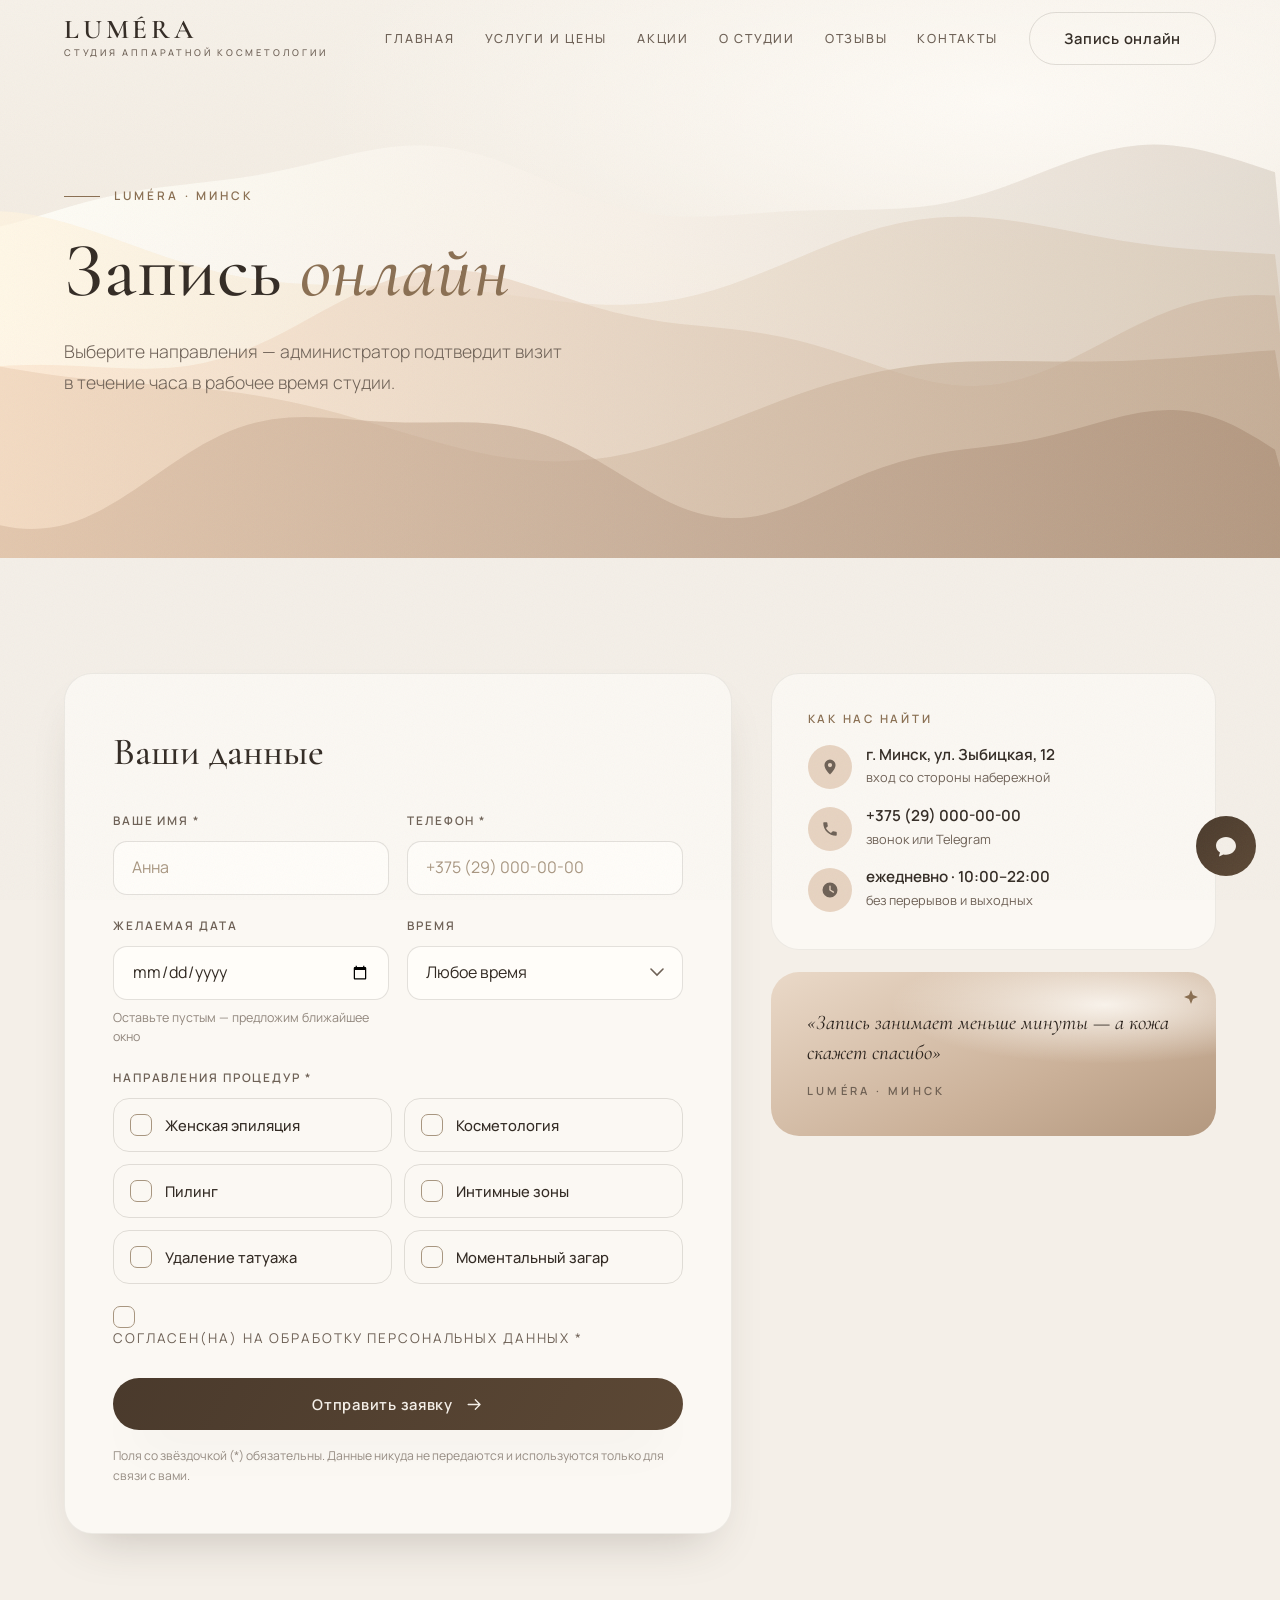
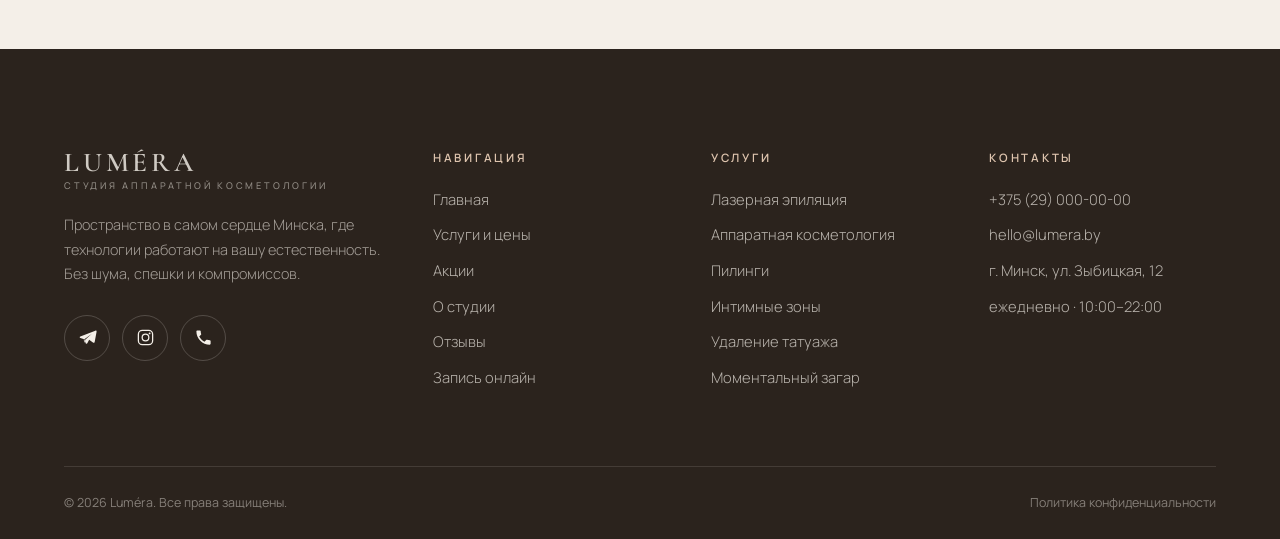
==== commit 10c3d608: "Add files via upload" ====
--- a/booking.html
+++ b/booking.html
@@ -2,7 +2,7 @@
 <html lang="ru">
 <head>
   <meta charset="UTF-8">
-  <meta name="viewport" content="width=device-width, initial-scale=1.0">
+  <meta name="viewport" content="width=device-width, initial-scale=1.0, viewport-fit=cover">
   <title>Запись онлайн — LUMÉRA, студия аппаратной косметологии в Минске</title>
   <meta name="description" content="Онлайн-запись в студию аппаратной косметологии Luméra в Минске: эпиляция, косметология, пилинги, удаление татуажа, моментальный загар.">
   <meta name="theme-color" content="#F4EFE8">
--- a/styles.css
+++ b/styles.css
@@ -208,17 +208,19 @@
 
 /* ---------- 5. Header ---------- */
 .header{
-  position: fixed; inset: 0 0 auto 0;
+  position: fixed;
+  top: 0; left: 0; right: 0;
   z-index: 1000;
-  height: var(--header-h);
+  height: calc(var(--header-h) + env(safe-area-inset-top, 0px));
+  padding-top: env(safe-area-inset-top, 0px);
   border-bottom: 1px solid transparent;
-  animation: header-in .9s var(--ease) both;
+  animation: header-in .8s var(--ease) both;
   transition:
     background-color .5s var(--ease),
     border-color .5s var(--ease),
     backdrop-filter .5s var(--ease);
 }
-@keyframes header-in{ from{ transform: translateY(-100%); } }
+@keyframes header-in{ from{ opacity: 0; } }
 
 .header.is-scrolled{
   background: rgba(244, 239, 232, .68);
@@ -1601,4 +1603,42 @@
   background: var(--c-cream);
   border-color: var(--c-cream);
   color: var(--c-deep);
+}
+/* ═══════════════════════════════════════════════════════════
+   МОБИЛЬНЫЕ ФИКСЫ: header в самый верх + FAB строго по тапу
+   ═══════════════════════════════════════════════════════════ */
+
+/* ---------- 1. Header прижат к самому верху ---------- */
+@media (max-width: 1024px){
+  .header{
+    top: 0;
+    top: env(safe-area-inset-top, 0px); /* для iPhone с «чёлкой» */
+    padding-top: 0;
+  }
+  /* если браузер поддерживает dvh (dynamic viewport height) */
+  @supports (height: 100dvh){
+    .hero{ min-height: 100dvh; }
+  }
+}
+
+/* ---------- 2. FAB на мобильных: только по тапу, без hover ---------- */
+@media (hover: none) and (pointer: coarse){
+  /* отключаем hover-триггер раскрытия */
+  .fab:hover .fab__actions{ pointer-events: none; }
+  .fab:hover .fab__option{ opacity: 0; transform: translateY(14px) scale(.92); }
+
+  /* работает только .is-open (переключается JS по клику) */
+  .fab.is-open .fab__actions{ pointer-events: auto; }
+  .fab.is-open .fab__option{ opacity: 1; transform: none; }
+}
+
+/* закрытие FAB при тапе вне его области (на мобильных) */
+@media (max-width: 1024px){
+  .fab.is-open::before{
+    content: "";
+    position: fixed;
+    inset: 0;
+    z-index: -1;
+    background: transparent;
+  }
 }
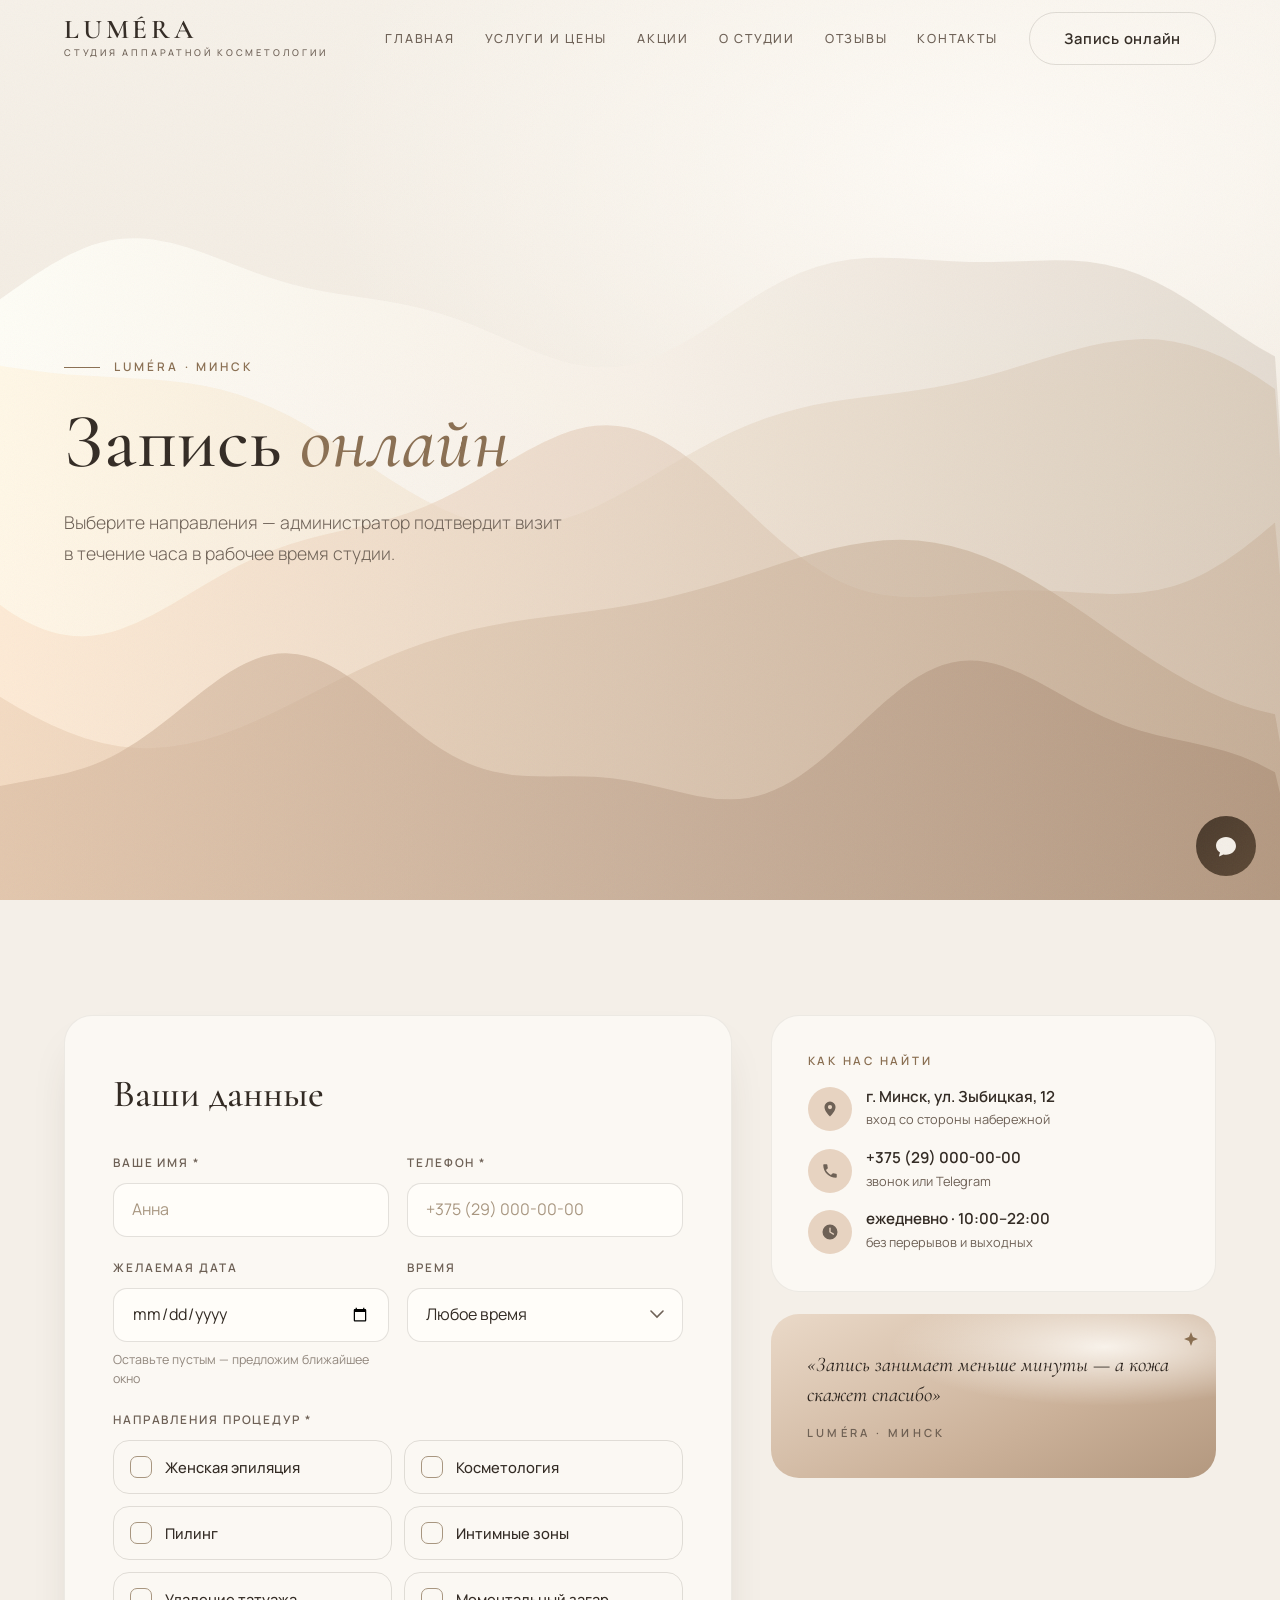
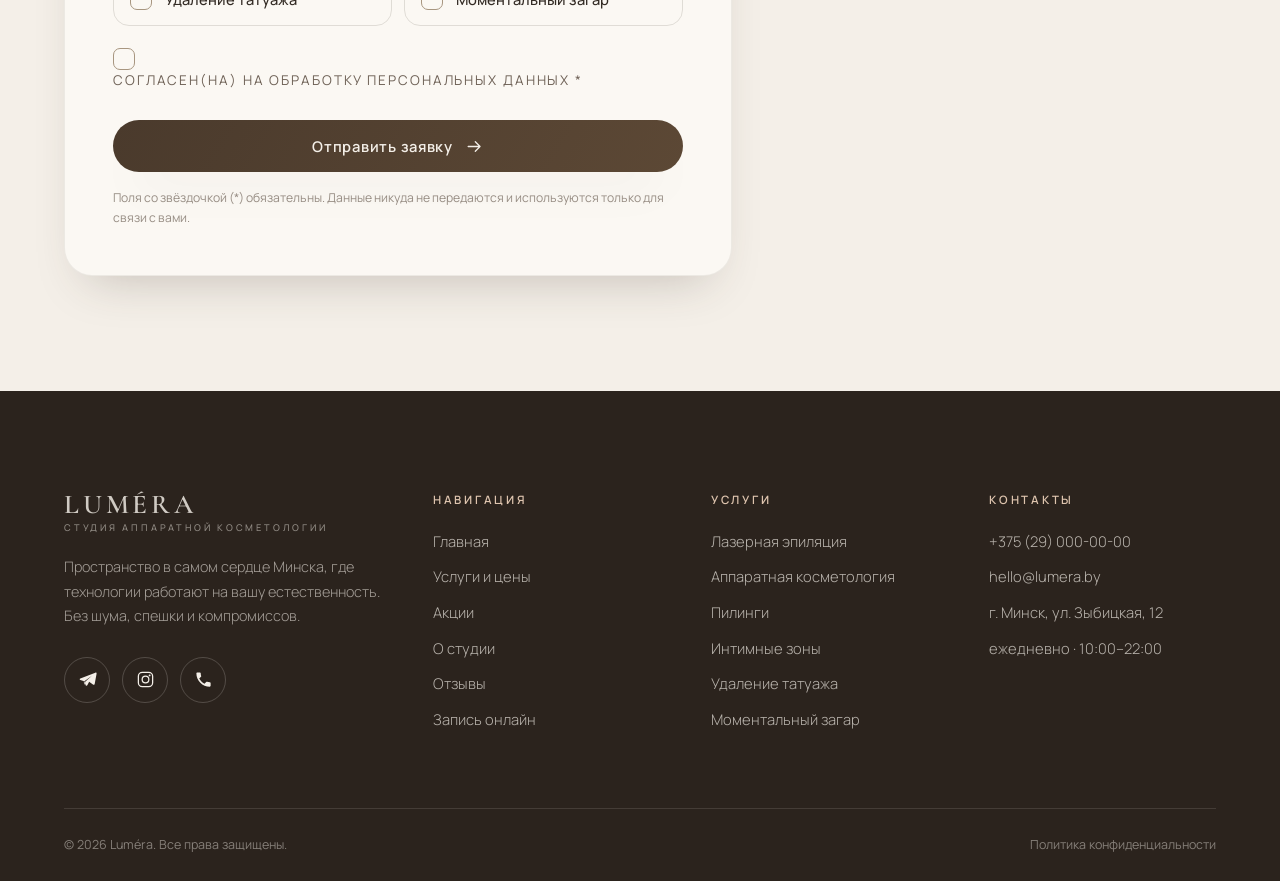
==== commit 281ef7ad: "Add files via upload" ====
--- a/booking.html
+++ b/booking.html
@@ -73,7 +73,6 @@
         <svg aria-hidden="true"><use href="#i-arrow"/></svg>
       </a>
 
-      <button class="burger" id="burger" aria-expanded="false" aria-controls="mobileMenu" aria-label="Открыть меню">
       <button class="burger" id="burger" aria-expanded="false" aria-controls="mobileMenu" aria-label="Открыть меню">
         <span></span><span></span>
       </button>
--- a/styles.css
+++ b/styles.css
@@ -53,6 +53,10 @@
   color: var(--c-ink);
   background: var(--c-bg);
   -webkit-font-smoothing: antialiased;
+}
+
+/* Защита от горизонтального скролла безопасным для Safari способом */
+main {
   overflow-x: hidden;
 }
 
@@ -207,7 +211,7 @@
 .btn--light:hover{ transform: translateY(-2px); }
 
 /* ---------- 5. Header ---------- */
-.header{
+.header {
   position: fixed;
   top: 0; left: 0; right: 0;
   z-index: 1000;
@@ -220,22 +224,23 @@
     border-color .5s var(--ease),
     backdrop-filter .5s var(--ease);
 }
-@keyframes header-in{ from{ opacity: 0; } }
-
-.header.is-scrolled{
+@keyframes header-in { from { opacity: 0; } }
+
+.header.is-scrolled {
   background: rgba(244, 239, 232, .68);
   -webkit-backdrop-filter: blur(18px) saturate(1.25);
   backdrop-filter: blur(18px) saturate(1.25);
   border-bottom-color: var(--c-line-soft);
 }
-body.menu-open .header{
+
+body.menu-open .header {
   background: transparent;
   -webkit-backdrop-filter: none;
   backdrop-filter: none;
   border-bottom-color: transparent;
 }
 
-.header__inner{
+.header__inner {
   width: min(1360px, 100% - var(--edge) * 2);
   height: 100%;
   margin-inline: auto;
@@ -1604,23 +1609,10 @@
   border-color: var(--c-cream);
   color: var(--c-deep);
 }
-/* ═══════════════════════════════════════════════════════════
-   МОБИЛЬНЫЕ ФИКСЫ: header в самый верх + FAB строго по тапу
-   ═══════════════════════════════════════════════════════════ */
-
-/* ---------- 1. Header прижат к самому верху ---------- */
-@media (max-width: 1024px){
-  .header{
-    top: 0;
-    top: env(safe-area-inset-top, 0px); /* для iPhone с «чёлкой» */
-    padding-top: 0;
-  }
-  /* если браузер поддерживает dvh (dynamic viewport height) */
-  @supports (height: 100dvh){
-    .hero{ min-height: 100dvh; }
-  }
-}
-
+/* если браузер поддерживает dvh (dynamic viewport height) */
+@supports (height: 100dvh){
+  .hero{ min-height: 100dvh; }
+}
 /* ---------- 2. FAB на мобильных: только по тапу, без hover ---------- */
 @media (hover: none) and (pointer: coarse){
   /* отключаем hover-триггер раскрытия */
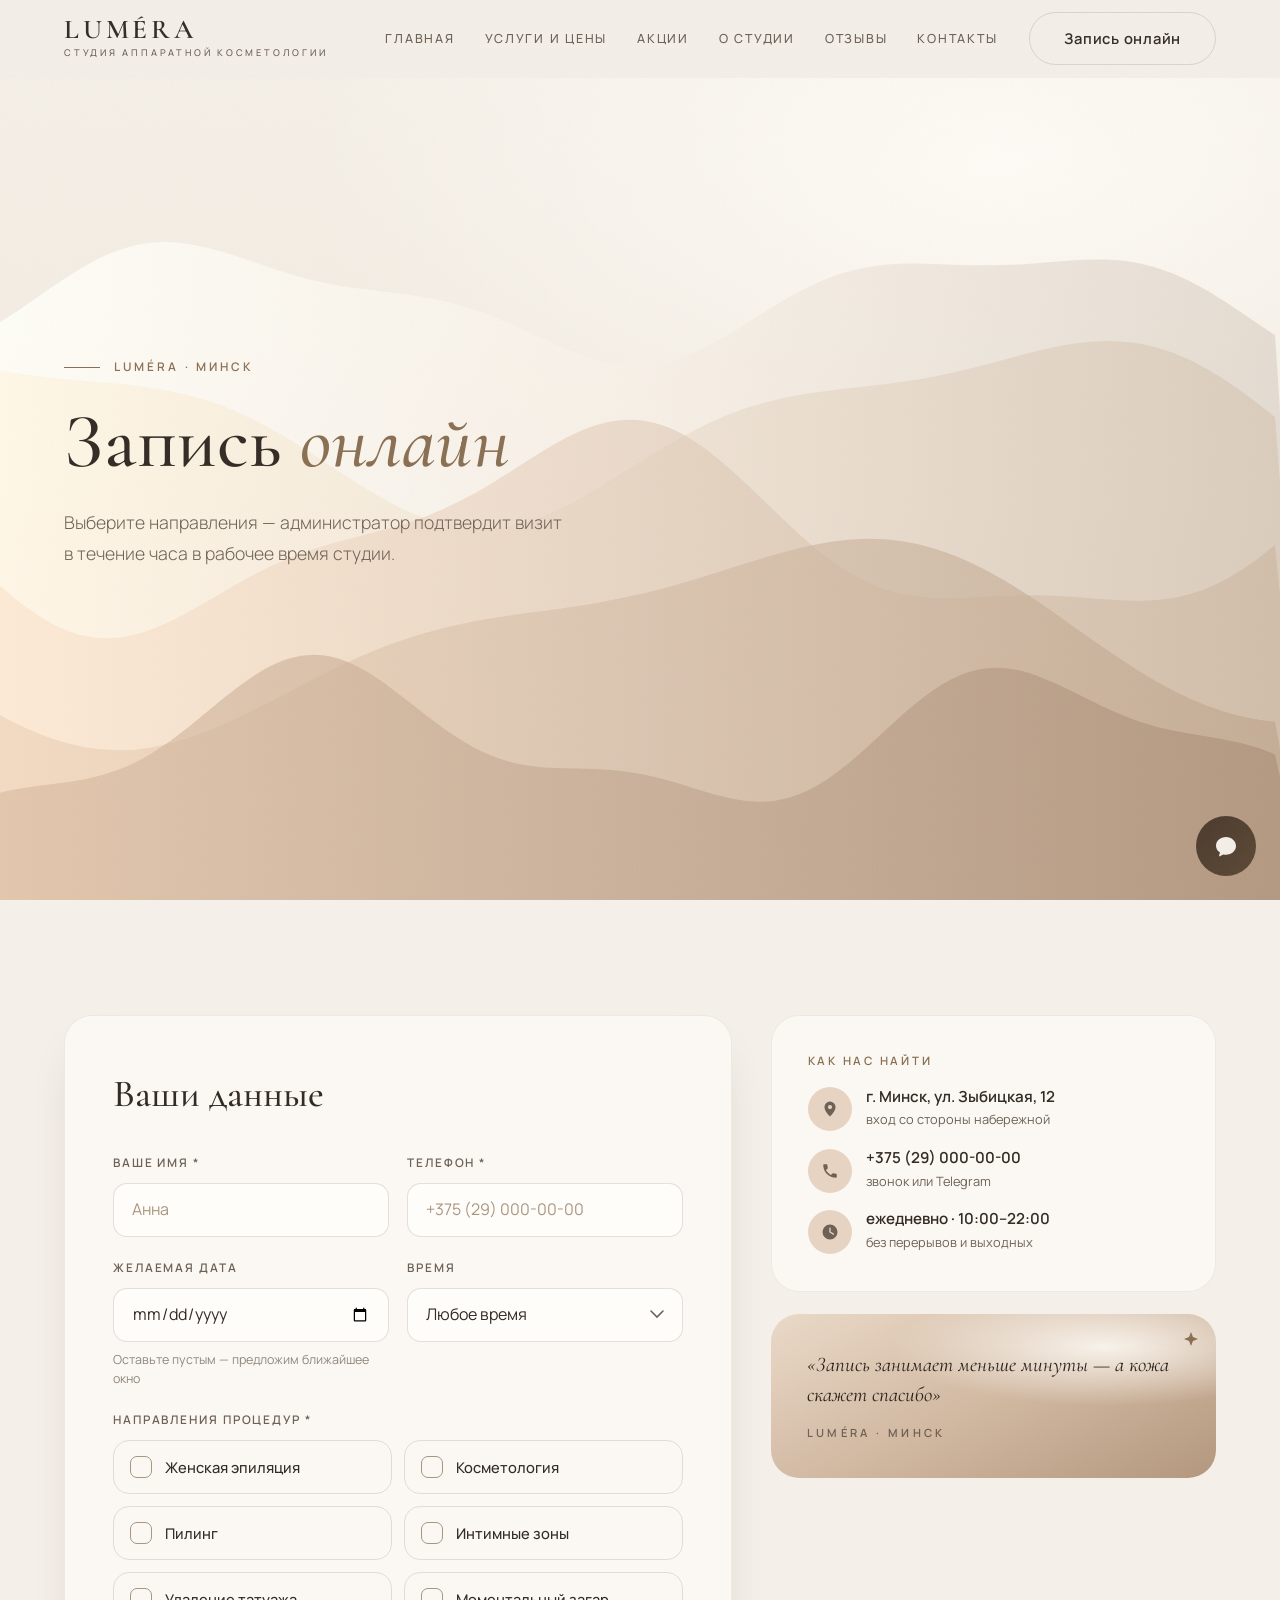
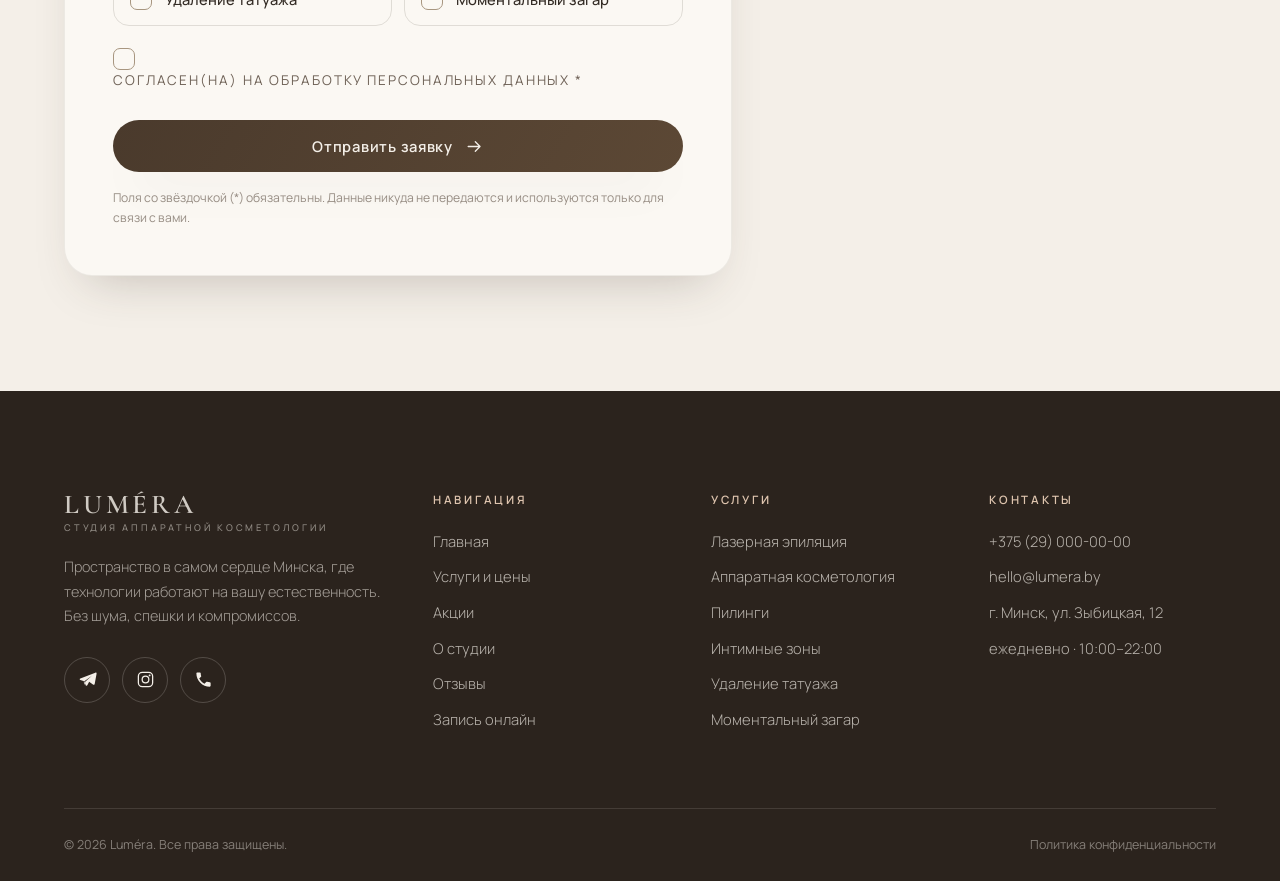
==== commit d66a7a3e: "Add files via upload" ====
--- a/booking.html
+++ b/booking.html
@@ -1,328 +1,330 @@
-<!DOCTYPE html>
-<html lang="ru">
-<head>
-  <meta charset="UTF-8">
-  <meta name="viewport" content="width=device-width, initial-scale=1.0, viewport-fit=cover">
-  <title>Запись онлайн — LUMÉRA, студия аппаратной косметологии в Минске</title>
-  <meta name="description" content="Онлайн-запись в студию аппаратной косметологии Luméra в Минске: эпиляция, косметология, пилинги, удаление татуажа, моментальный загар.">
-  <meta name="theme-color" content="#F4EFE8">
-  <link rel="icon" href="data:image/svg+xml,%3Csvg xmlns='http://www.w3.org/2000/svg' viewBox='0 0 64 64'%3E%3Crect width='64' height='64' rx='14' fill='%234A3A2C'/%3E%3Ctext x='32' y='44' font-family='Georgia' font-size='36' font-style='italic' fill='%23F4EFE8' text-anchor='middle'%3EL%3C/text%3E%3C/svg%3E">
-
-  <link rel="preconnect" href="https://fonts.googleapis.com">
-  <link rel="preconnect" href="https://fonts.gstatic.com" crossorigin>
-  <link href="https://fonts.googleapis.com/css2?family=Cormorant+Garamond:ital,wght@0,300;0,400;0,500;0,600;1,400;1,500&family=Manrope:wght@300;400;500;600;700&display=swap" rel="stylesheet">
-
-  <link rel="stylesheet" href="styles.css">
-</head>
-<body>
-
-  <a class="skip-link" href="#main">Перейти к содержанию</a>
-
-  <!-- SVG-спрайт (тот же, что и на главной) -->
-  <svg xmlns="http://www.w3.org/2000/svg" style="display:none" aria-hidden="true">
-    <symbol id="i-spark" viewBox="0 0 10 10">
-      <path d="M5 0l1.4 3.6L10 5 6.4 6.4 5 10 3.6 6.4 0 5l3.6-1.4z"/>
-    </symbol>
-    <symbol id="i-arrow" viewBox="0 0 24 24">
-      <path d="M4 12h15M13 6l6 6-6 6" fill="none" stroke="currentColor" stroke-width="1.6" stroke-linecap="round" stroke-linejoin="round"/>
-    </symbol>
-    <symbol id="i-chat" viewBox="0 0 24 24">
-      <path d="M12 3C6.48 3 2 6.9 2 11.7c0 2.8 1.56 5.3 3.98 6.9l-.9 3.13c-.1.4.3.8.7.6l3.56-1.9c.84.2 1.72.27 2.66.27 5.52 0 10-3.9 10-8.7S17.52 3 12 3z"/>
-    </symbol>
-    <symbol id="i-close" viewBox="0 0 24 24">
-      <path d="M6 6l12 12M18 6L6 18" fill="none" stroke="currentColor" stroke-width="1.6" stroke-linecap="round"/>
-    </symbol>
-    <symbol id="i-phone" viewBox="0 0 24 24">
-      <path d="M6.62 10.79c1.44 2.83 3.76 5.15 6.59 6.59l2.2-2.2c.28-.28.67-.36 1.02-.25 1.12.37 2.33.57 3.57.57.55 0 1 .45 1 1V20c0 .55-.45 1-1 1C10.61 21 3 13.39 3 4c0-.55.45-1 1-1h3.5c.55 0 1 .45 1 1 0 1.24.2 2.45.57 3.57.11.35.03.74-.25 1.02l-2.2 2.2z"/>
-    </symbol>
-    <symbol id="i-telegram" viewBox="0 0 24 24">
-      <path d="M21.9 3.4 2.94 10.8c-1 .4-1 1.46.03 1.78l4.86 1.5 1.9 5.12c.34.94 1.6 1 2.04.12l2.3-4.42 4.8 3.52c.84.6 1.98.15 2.2-.86l2.4-12.9c.2-1.03-.72-1.76-1.57-1.26zM9.06 14.9l-.4 3.9-1.5-4.05 10.4-7.4-8.5 7.55z"/>
-    </symbol>
-    <symbol id="i-instagram" viewBox="0 0 24 24">
-      <rect x="3" y="3" width="18" height="18" rx="5" fill="none" stroke="currentColor" stroke-width="1.6"/>
-      <circle cx="12" cy="12" r="4.2" fill="none" stroke="currentColor" stroke-width="1.6"/>
-      <circle cx="17.2" cy="6.8" r="1.2"/>
-    </symbol>
-    <symbol id="i-pin" viewBox="0 0 24 24">
-      <path d="M12 2a7.4 7.4 0 0 0-7.4 7.4c0 5.5 6.6 11.9 6.9 12.2a.8.8 0 0 0 1 0c.3-.3 6.9-6.7 6.9-12.2A7.4 7.4 0 0 0 12 2zm0 10.2a2.8 2.8 0 1 1 0-5.6 2.8 2.8 0 0 1 0 5.6z"/>
-    </symbol>
-    <symbol id="i-clock" viewBox="0 0 24 24">
-      <path d="M12 2a10 10 0 1 0 0 20 10 10 0 0 0 0-20zm4.2 13.6-4.7-2.8a.8.8 0 0 1-.4-.7V7a.9.9 0 1 1 1.8 0v4.6l4.2 2.5a.8.8 0 0 1-.9 1.5z"/>
-    </symbol>
-  </svg>
-
-  <!-- ══════════════ HEADER (ссылки ведут на якоря главной) ══════════════ -->
-  <header class="header" id="header">
-    <div class="header__inner">
-      <a href="index.html" class="logo" aria-label="LUMÉRA — на главную">
-        <span class="logo__mark">Luméra</span>
-        <span class="logo__caption">студия аппаратной косметологии</span>
-      </a>
-
-      <nav class="nav" aria-label="Основная навигация">
-        <a href="index.html#hero"     class="nav__link">Главная</a>
-        <a href="index.html#services" class="nav__link">Услуги и цены</a>
-        <a href="index.html#offers"   class="nav__link">Акции</a>
-        <a href="index.html#about"    class="nav__link">О студии</a>
-        <a href="index.html#reviews"  class="nav__link">Отзывы</a>
-        <a href="index.html#contacts" class="nav__link">Контакты</a>
-      </nav>
-
-      <a href="booking.html" class="btn btn--outline btn--header" aria-current="page">Запись онлайн</a>
-            <a href="index.html" class="back-home" aria-label="Вернуться на главную">
-        <svg aria-hidden="true"><use href="#i-arrow"/></svg>
-      </a>
-
-      <button class="burger" id="burger" aria-expanded="false" aria-controls="mobileMenu" aria-label="Открыть меню">
-        <span></span><span></span>
-      </button>
-    </div>
-  </header>
-
-  <!-- ══════════════ МОБИЛЬНОЕ МЕНЮ ══════════════ -->
-  <div class="mobile-menu" id="mobileMenu" aria-hidden="true">
-    <nav class="mobile-menu__nav" aria-label="Мобильная навигация">
-      <a href="index.html#hero"><i>01</i>Главная</a>
-      <a href="index.html#services"><i>02</i>Услуги и цены</a>
-      <a href="index.html#offers"><i>03</i>Акции</a>
-      <a href="index.html#about"><i>04</i>О студии</a>
-      <a href="index.html#reviews"><i>05</i>Отзывы</a>
-      <a href="index.html#contacts"><i>06</i>Контакты</a>
-      <a href="booking.html" class="mobile-menu__cta"><i>→</i>Запись онлайн</a>
-    </nav>
-    <div class="mobile-menu__meta">
-      <a href="tel:+375290000000">+375 (29) 000-00-00</a>
-      <span>ежедневно · 10:00–22:00</span>
-    </div>
-  </div>
-
-  <main id="main">
-
-    <!-- ══════════════ ШАПКА СТРАНИЦЫ с шёлком ══════════════ -->
-    <section class="hero hero--page">
-      <canvas class="hero__canvas" id="silkCanvas" aria-hidden="true"></canvas>
-      <div class="hero__content">
-        <p class="hero__eyebrow reveal">Luméra · Минск</p>
-        <h1 class="hero__title reveal reveal--blur" style="--d:.12s">Запись <em>онлайн</em></h1>
-        <p class="hero__sub reveal" style="--d:.24s">Выберите направления — администратор подтвердит визит<br class="br-desk"> в течение часа в рабочее время студии.</p>
-      </div>
-    </section>
-
-    <!-- ══════════════ ФОРМА ЗАПИСИ ══════════════ -->
-    <section class="booking">
-      <div class="booking__wrap">
-
-        <!-- левая колонка: форма / экран успеха -->
-        <div class="booking__left">
-
-          <form class="booking__form reveal" id="bookingForm" novalidate>
-                        <h2 class="booking__form-title">Ваши данные</h2>
-
-            <!-- ловушка для ботов: человек не видит -->
-            <input type="text" name="company" class="form__hp" tabindex="-1" autocomplete="off" aria-hidden="true">
-
-            <div class="form__row">
-              <div class="field">
-                <label for="bookName">Ваше имя *</label>
-                <input type="text" id="bookName" name="name" placeholder="Анна" autocomplete="name" maxlength="60">
-                <span class="field__error" aria-live="polite"></span>
-              </div>
-              <div class="field">
-                <label for="bookPhone">Телефон *</label>
-                <input type="tel" id="bookPhone" name="phone" placeholder="+375 (29) 000-00-00" autocomplete="tel">
-                <span class="field__error" aria-live="polite"></span>
-              </div>
-            </div>
-
-            <div class="form__row">
-              <div class="field">
-                <label for="bookDate">Желаемая дата</label>
-                <input type="date" id="bookDate" name="date">
-                <span class="field__hint">Оставьте пустым — предложим ближайшее окно</span>
-              </div>
-              <div class="field">
-                <label for="bookTime">Время</label>
-                <select id="bookTime" name="time">
-                  <option value="" selected>Любое время</option>
-                  <option>10:00</option><option>11:00</option><option>12:00</option>
-                  <option>13:00</option><option>14:00</option><option>15:00</option>
-                  <option>16:00</option><option>17:00</option><option>18:00</option>
-                  <option>19:00</option><option>20:00</option><option>21:00</option>
-                </select>
-                <span class="field__error" aria-live="polite"></span>
-              </div>
-            </div>
-
-            <fieldset class="field field--checks" id="bookServices">
-              <legend>Направления процедур *</legend>
-              <div class="checks">
-                <label class="check">
-                  <input type="checkbox" name="service" value="Женская эпиляция">
-                  <span class="check__box" aria-hidden="true"><svg viewBox="0 0 14 12"><path d="M1.5 6.5 5 10 12.5 1.5" fill="none" stroke="currentColor" stroke-width="2" stroke-linecap="round" stroke-linejoin="round"/></svg></span>
-                  <span class="check__text">Женская эпиляция</span>
-                </label>
-                <label class="check">
-                  <input type="checkbox" name="service" value="Косметология">
-                  <span class="check__box" aria-hidden="true"><svg viewBox="0 0 14 12"><path d="M1.5 6.5 5 10 12.5 1.5" fill="none" stroke="currentColor" stroke-width="2" stroke-linecap="round" stroke-linejoin="round"/></svg></span>
-                  <span class="check__text">Косметология</span>
-                </label>
-                <label class="check">
-                  <input type="checkbox" name="service" value="Пилинг">
-                  <span class="check__box" aria-hidden="true"><svg viewBox="0 0 14 12"><path d="M1.5 6.5 5 10 12.5 1.5" fill="none" stroke="currentColor" stroke-width="2" stroke-linecap="round" stroke-linejoin="round"/></svg></span>
-                  <span class="check__text">Пилинг</span>
-                </label>
-                <label class="check">
-                  <input type="checkbox" name="service" value="Интимные зоны">
-                  <span class="check__box" aria-hidden="true"><svg viewBox="0 0 14 12"><path d="M1.5 6.5 5 10 12.5 1.5" fill="none" stroke="currentColor" stroke-width="2" stroke-linecap="round" stroke-linejoin="round"/></svg></span>
-                  <span class="check__text">Интимные зоны</span>
-                </label>
-                <label class="check">
-                  <input type="checkbox" name="service" value="Удаление татуажа">
-                  <span class="check__box" aria-hidden="true"><svg viewBox="0 0 14 12"><path d="M1.5 6.5 5 10 12.5 1.5" fill="none" stroke="currentColor" stroke-width="2" stroke-linecap="round" stroke-linejoin="round"/></svg></span>
-                  <span class="check__text">Удаление татуажа</span>
-                </label>
-                <label class="check">
-                  <input type="checkbox" name="service" value="Моментальный загар">
-                  <span class="check__box" aria-hidden="true"><svg viewBox="0 0 14 12"><path d="M1.5 6.5 5 10 12.5 1.5" fill="none" stroke="currentColor" stroke-width="2" stroke-linecap="round" stroke-linejoin="round"/></svg></span>
-                  <span class="check__text">Моментальный загар</span>
-                </label>
-              </div>
-              <span class="field__error" aria-live="polite"></span>
-            </fieldset>
-
-            <div class="field field--agree">
-              <label class="check check--agree">
-                <input type="checkbox" id="bookAgree">
-                <span class="check__box" aria-hidden="true"><svg viewBox="0 0 14 12"><path d="M1.5 6.5 5 10 12.5 1.5" fill="none" stroke="currentColor" stroke-width="2" stroke-linecap="round" stroke-linejoin="round"/></svg></span>
-                <span class="check__text">Согласен(на) на обработку персональных данных *</span>
-              </label>
-              <span class="field__error" aria-live="polite"></span>
-            </div>
-
-            <button class="btn btn--primary btn--submit" id="bookSubmit" type="submit">
-              <span class="btn__spinner" aria-hidden="true"></span>
-              <span class="btn__label">Отправить заявку</span>
-              <svg class="btn__icon" aria-hidden="true"><use href="#i-arrow"/></svg>
-                </button>
-
-            <!-- окно статуса заявки: выпадает под кнопкой -->
-            <div class="form__status" id="formStatus" role="alert" aria-live="assertive" hidden>
-              <span class="form__status-icon form__status-icon--ok" aria-hidden="true">
-                <svg viewBox="0 0 24 24"><path d="M4.5 12.5 9.5 17.5 19.5 6.5" fill="none" stroke="currentColor" stroke-width="2" stroke-linecap="round" stroke-linejoin="round"/></svg>
-              </span>
-              <span class="form__status-icon form__status-icon--err" aria-hidden="true">
-                <svg viewBox="0 0 24 24"><circle cx="12" cy="12" r="9.5" fill="none" stroke="currentColor" stroke-width="1.6"/><path d="M12 7.5v5.5m0 3.5v.2" fill="none" stroke="currentColor" stroke-width="2" stroke-linecap="round"/></svg>
-              </span>
-              <div class="form__status-body">
-                <b class="form__status-title"></b>
-                <p class="form__status-text"></p>
-              </div>
-            </div>
-
-            <p class="form__note">Поля со звёздочкой (*) обязательны. Данные никуда не передаются и используются только для связи с вами.</p>
-          </form>
-
-        </div>
-
-        <!-- правая колонка: контакты -->
-        <aside class="booking__side reveal" style="--d:.15s">
-          <div class="side-card">
-            <h4>Как нас найти</h4>
-            <div class="side-row">
-              <span class="side-row__icon"><svg aria-hidden="true"><use href="#i-pin"/></svg></span>
-              <div><b>г. Минск, ул. Зыбицкая, 12</b><span>вход со стороны набережной</span></div>
-            </div>
-            <div class="side-row">
-              <span class="side-row__icon"><svg aria-hidden="true"><use href="#i-phone"/></svg></span>
-              <div><b><a href="tel:+375290000000">+375 (29) 000-00-00</a></b><span>звонок или Telegram</span></div>
-            </div>
-            <div class="side-row">
-              <span class="side-row__icon"><svg aria-hidden="true"><use href="#i-clock"/></svg></span>
-              <div><b>ежедневно · 10:00–22:00</b><span>без перерывов и выходных</span></div>
-            </div>
-          </div>
-
-          <div class="side-card side-card--art">
-            <svg class="side-card__spark" aria-hidden="true"><use href="#i-spark"/></svg>
-            <p class="side-card__quote">«Запись занимает меньше минуты — а кожа скажет спасибо»</p>
-            <span class="side-card__sign">Luméra · Минск</span>
-          </div>
-        </aside>
-
-      </div>
-    </section>
-
-  </main>
-
-  <!-- ══════════════ FOOTER ══════════════ -->
-  <footer class="footer" id="contacts">
-    <div class="footer__grid">
-      <div class="footer__brand">
-        <a href="index.html" class="logo logo--footer" aria-label="LUMÉRA — на главную">
-          <span class="logo__mark">Luméra</span>
-          <span class="logo__caption">студия аппаратной косметологии</span>
-        </a>
-        <p class="footer__desc">Пространство в самом сердце Минска, где технологии работают на вашу естественность. Без шума, спешки и компромиссов.</p>
-        <div class="footer__socials">
-          <a href="https://t.me/" aria-label="Telegram" target="_blank" rel="noopener"><svg aria-hidden="true"><use href="#i-telegram"/></svg></a>
-          <a href="https://instagram.com/" aria-label="Instagram" target="_blank" rel="noopener"><svg aria-hidden="true"><use href="#i-instagram"/></svg></a>
-          <a href="tel:+375290000000" aria-label="Позвонить"><svg aria-hidden="true"><use href="#i-phone"/></svg></a>
-        </div>
-      </div>
-
-      <nav class="footer__col" aria-label="Навигация по сайту">
-        <h4>Навигация</h4>
-        <a href="index.html#hero">Главная</a>
-        <a href="index.html#services">Услуги и цены</a>
-        <a href="index.html#offers">Акции</a>
-        <a href="index.html#about">О студии</a>
-        <a href="index.html#reviews">Отзывы</a>
-        <a href="booking.html">Запись онлайн</a>
-      </nav>
-
-      <div class="footer__col">
-        <h4>Услуги</h4>
-        <a href="index.html#services">Лазерная эпиляция</a>
-        <a href="index.html#services">Аппаратная косметология</a>
-        <a href="index.html#services">Пилинги</a>
-        <a href="index.html#services">Интимные зоны</a>
-        <a href="index.html#services">Удаление татуажа</a>
-        <a href="index.html#services">Моментальный загар</a>
-      </div>
-
-      <div class="footer__col">
-        <h4>Контакты</h4>
-        <a href="tel:+375290000000">+375 (29) 000-00-00</a>
-        <a href="mailto:hello@lumera.by">hello@lumera.by</a>
-        <span>г. Минск, ул. Зыбицкая, 12</span>
-        <span>ежедневно · 10:00–22:00</span>
-      </div>
-    </div>
-
-    <div class="footer__bottom">
-      <span>© <span id="year">2026</span> Luméra. Все права защищены.</span>
-      <a href="#">Политика конфиденциальности</a>
-    </div>
-  </footer>
-
-  <!-- ══════════════ FAB ══════════════ -->
-  <div class="fab" id="fabWrap">
-    <div class="fab__actions" id="fabActions">
-      <a href="https://t.me/" class="fab__option" target="_blank" rel="noopener">
-        <span class="fab__option-label">Написать в Telegram</span>
-        <span class="fab__option-icon"><svg aria-hidden="true"><use href="#i-telegram"/></svg></span>
-      </a>
-      <a href="tel:+375290000000" class="fab__option">
-        <span class="fab__option-label">Прямой звонок</span>
-        <span class="fab__option-icon"><svg aria-hidden="true"><use href="#i-phone"/></svg></span>
-      </a>
-    </div>
-    <button class="fab__main" id="fabToggle" aria-expanded="false" aria-controls="fabActions" aria-label="Связаться с нами">
-      <svg class="fab__icon fab__icon--chat" aria-hidden="true"><use href="#i-chat"/></svg>
-      <svg class="fab__icon fab__icon--close" aria-hidden="true"><use href="#i-close"/></svg>
-    </button>
-  </div>
-
-  <script src="script.js"></script>
-</body>
+<!DOCTYPE html>
+<html lang="ru">
+<head>
+  <meta charset="UTF-8">
+  <meta name="viewport" content="width=device-width, initial-scale=1.0">
+  <title>Запись онлайн — LUMÉRA, студия аппаратной косметологии в Минске</title>
+  <meta name="description" content="Онлайн-запись в студию аппаратной косметологии Luméra в Минске: эпиляция, косметология, пилинги, удаление татуажа, моментальный загар.">
+  <meta name="theme-color" content="#F4EFE8">
+  <link rel="icon" href="data:image/svg+xml,%3Csvg xmlns='http://www.w3.org/2000/svg' viewBox='0 0 64 64'%3E%3Crect width='64' height='64' rx='14' fill='%234A3A2C'/%3E%3Ctext x='32' y='44' font-family='Georgia' font-size='36' font-style='italic' fill='%23F4EFE8' text-anchor='middle'%3EL%3C/text%3E%3C/svg%3E">
+
+  <link rel="preconnect" href="https://fonts.googleapis.com">
+  <link rel="preconnect" href="https://fonts.gstatic.com" crossorigin>
+  <link href="https://fonts.googleapis.com/css2?family=Cormorant+Garamond:ital,wght@0,300;0,400;0,500;0,600;1,400;1,500&family=Manrope:wght@300;400;500;600;700&display=swap" rel="stylesheet">
+
+  <link rel="stylesheet" href="styles.css">
+</head>
+<body>
+
+  <a class="skip-link" href="#main">Перейти к содержанию</a>
+
+  <div class="mobile-top-fill" aria-hidden="true"></div>
+
+  <!-- SVG-спрайт (тот же, что и на главной) -->
+  <svg xmlns="http://www.w3.org/2000/svg" style="display:none" aria-hidden="true">
+    <symbol id="i-spark" viewBox="0 0 10 10">
+      <path d="M5 0l1.4 3.6L10 5 6.4 6.4 5 10 3.6 6.4 0 5l3.6-1.4z"/>
+    </symbol>
+    <symbol id="i-arrow" viewBox="0 0 24 24">
+      <path d="M4 12h15M13 6l6 6-6 6" fill="none" stroke="currentColor" stroke-width="1.6" stroke-linecap="round" stroke-linejoin="round"/>
+    </symbol>
+    <symbol id="i-chat" viewBox="0 0 24 24">
+      <path d="M12 3C6.48 3 2 6.9 2 11.7c0 2.8 1.56 5.3 3.98 6.9l-.9 3.13c-.1.4.3.8.7.6l3.56-1.9c.84.2 1.72.27 2.66.27 5.52 0 10-3.9 10-8.7S17.52 3 12 3z"/>
+    </symbol>
+    <symbol id="i-close" viewBox="0 0 24 24">
+      <path d="M6 6l12 12M18 6L6 18" fill="none" stroke="currentColor" stroke-width="1.6" stroke-linecap="round"/>
+    </symbol>
+    <symbol id="i-phone" viewBox="0 0 24 24">
+      <path d="M6.62 10.79c1.44 2.83 3.76 5.15 6.59 6.59l2.2-2.2c.28-.28.67-.36 1.02-.25 1.12.37 2.33.57 3.57.57.55 0 1 .45 1 1V20c0 .55-.45 1-1 1C10.61 21 3 13.39 3 4c0-.55.45-1 1-1h3.5c.55 0 1 .45 1 1 0 1.24.2 2.45.57 3.57.11.35.03.74-.25 1.02l-2.2 2.2z"/>
+    </symbol>
+    <symbol id="i-telegram" viewBox="0 0 24 24">
+      <path d="M21.9 3.4 2.94 10.8c-1 .4-1 1.46.03 1.78l4.86 1.5 1.9 5.12c.34.94 1.6 1 2.04.12l2.3-4.42 4.8 3.52c.84.6 1.98.15 2.2-.86l2.4-12.9c.2-1.03-.72-1.76-1.57-1.26zM9.06 14.9l-.4 3.9-1.5-4.05 10.4-7.4-8.5 7.55z"/>
+    </symbol>
+    <symbol id="i-instagram" viewBox="0 0 24 24">
+      <rect x="3" y="3" width="18" height="18" rx="5" fill="none" stroke="currentColor" stroke-width="1.6"/>
+      <circle cx="12" cy="12" r="4.2" fill="none" stroke="currentColor" stroke-width="1.6"/>
+      <circle cx="17.2" cy="6.8" r="1.2"/>
+    </symbol>
+    <symbol id="i-pin" viewBox="0 0 24 24">
+      <path d="M12 2a7.4 7.4 0 0 0-7.4 7.4c0 5.5 6.6 11.9 6.9 12.2a.8.8 0 0 0 1 0c.3-.3 6.9-6.7 6.9-12.2A7.4 7.4 0 0 0 12 2zm0 10.2a2.8 2.8 0 1 1 0-5.6 2.8 2.8 0 0 1 0 5.6z"/>
+    </symbol>
+    <symbol id="i-clock" viewBox="0 0 24 24">
+      <path d="M12 2a10 10 0 1 0 0 20 10 10 0 0 0 0-20zm4.2 13.6-4.7-2.8a.8.8 0 0 1-.4-.7V7a.9.9 0 1 1 1.8 0v4.6l4.2 2.5a.8.8 0 0 1-.9 1.5z"/>
+    </symbol>
+  </svg>
+
+  <!-- ══════════════ HEADER (ссылки ведут на якоря главной) ══════════════ -->
+  <header class="header" id="header">
+    <div class="header__inner">
+      <a href="index.html" class="logo" aria-label="LUMÉRA — на главную">
+        <span class="logo__mark">Luméra</span>
+        <span class="logo__caption">студия аппаратной косметологии</span>
+      </a>
+
+      <nav class="nav" aria-label="Основная навигация">
+        <a href="index.html#hero"     class="nav__link">Главная</a>
+        <a href="index.html#services" class="nav__link">Услуги и цены</a>
+        <a href="index.html#offers"   class="nav__link">Акции</a>
+        <a href="index.html#about"    class="nav__link">О студии</a>
+        <a href="index.html#reviews"  class="nav__link">Отзывы</a>
+        <a href="index.html#contacts" class="nav__link">Контакты</a>
+      </nav>
+
+      <a href="booking.html" class="btn btn--outline btn--header" aria-current="page">Запись онлайн</a>
+            <a href="index.html" class="back-home" aria-label="Вернуться на главную">
+        <svg aria-hidden="true"><use href="#i-arrow"/></svg>
+      </a>
+
+      <button class="burger" id="burger" aria-expanded="false" aria-controls="mobileMenu" aria-label="Открыть меню">
+        <span></span><span></span>
+      </button>
+    </div>
+  </header>
+
+  <!-- ══════════════ МОБИЛЬНОЕ МЕНЮ ══════════════ -->
+  <div class="mobile-menu" id="mobileMenu" aria-hidden="true">
+    <nav class="mobile-menu__nav" aria-label="Мобильная навигация">
+      <a href="index.html#hero"><i>01</i>Главная</a>
+      <a href="index.html#services"><i>02</i>Услуги и цены</a>
+      <a href="index.html#offers"><i>03</i>Акции</a>
+      <a href="index.html#about"><i>04</i>О студии</a>
+      <a href="index.html#reviews"><i>05</i>Отзывы</a>
+      <a href="index.html#contacts"><i>06</i>Контакты</a>
+      <a href="booking.html" class="mobile-menu__cta"><i>→</i>Запись онлайн</a>
+    </nav>
+    <div class="mobile-menu__meta">
+      <a href="tel:+375290000000">+375 (29) 000-00-00</a>
+      <span>ежедневно · 10:00–22:00</span>
+    </div>
+  </div>
+
+  <main id="main">
+
+    <!-- ══════════════ ШАПКА СТРАНИЦЫ с шёлком ══════════════ -->
+    <section class="hero hero--page">
+      <canvas class="hero__canvas" id="silkCanvas" aria-hidden="true"></canvas>
+      <div class="hero__content">
+        <p class="hero__eyebrow reveal">Luméra · Минск</p>
+        <h1 class="hero__title reveal reveal--blur" style="--d:.12s">Запись <em>онлайн</em></h1>
+        <p class="hero__sub reveal" style="--d:.24s">Выберите направления — администратор подтвердит визит<br class="br-desk"> в течение часа в рабочее время студии.</p>
+      </div>
+    </section>
+
+    <!-- ══════════════ ФОРМА ЗАПИСИ ══════════════ -->
+    <section class="booking">
+      <div class="booking__wrap">
+
+        <!-- левая колонка: форма / экран успеха -->
+        <div class="booking__left">
+
+          <form class="booking__form reveal" id="bookingForm" novalidate>
+                        <h2 class="booking__form-title">Ваши данные</h2>
+
+            <!-- ловушка для ботов: человек не видит -->
+            <input type="text" name="company" class="form__hp" tabindex="-1" autocomplete="off" aria-hidden="true">
+
+            <div class="form__row">
+              <div class="field">
+                <label for="bookName">Ваше имя *</label>
+                <input type="text" id="bookName" name="name" placeholder="Анна" autocomplete="name" maxlength="60">
+                <span class="field__error" aria-live="polite"></span>
+              </div>
+              <div class="field">
+                <label for="bookPhone">Телефон *</label>
+                <input type="tel" id="bookPhone" name="phone" placeholder="+375 (29) 000-00-00" autocomplete="tel">
+                <span class="field__error" aria-live="polite"></span>
+              </div>
+            </div>
+
+            <div class="form__row">
+              <div class="field">
+                <label for="bookDate">Желаемая дата</label>
+                <input type="date" id="bookDate" name="date">
+                <span class="field__hint">Оставьте пустым — предложим ближайшее окно</span>
+              </div>
+              <div class="field">
+                <label for="bookTime">Время</label>
+                <select id="bookTime" name="time">
+                  <option value="" selected>Любое время</option>
+                  <option>10:00</option><option>11:00</option><option>12:00</option>
+                  <option>13:00</option><option>14:00</option><option>15:00</option>
+                  <option>16:00</option><option>17:00</option><option>18:00</option>
+                  <option>19:00</option><option>20:00</option><option>21:00</option>
+                </select>
+                <span class="field__error" aria-live="polite"></span>
+              </div>
+            </div>
+
+            <fieldset class="field field--checks" id="bookServices">
+              <legend>Направления процедур *</legend>
+              <div class="checks">
+                <label class="check">
+                  <input type="checkbox" name="service" value="Женская эпиляция">
+                  <span class="check__box" aria-hidden="true"><svg viewBox="0 0 14 12"><path d="M1.5 6.5 5 10 12.5 1.5" fill="none" stroke="currentColor" stroke-width="2" stroke-linecap="round" stroke-linejoin="round"/></svg></span>
+                  <span class="check__text">Женская эпиляция</span>
+                </label>
+                <label class="check">
+                  <input type="checkbox" name="service" value="Косметология">
+                  <span class="check__box" aria-hidden="true"><svg viewBox="0 0 14 12"><path d="M1.5 6.5 5 10 12.5 1.5" fill="none" stroke="currentColor" stroke-width="2" stroke-linecap="round" stroke-linejoin="round"/></svg></span>
+                  <span class="check__text">Косметология</span>
+                </label>
+                <label class="check">
+                  <input type="checkbox" name="service" value="Пилинг">
+                  <span class="check__box" aria-hidden="true"><svg viewBox="0 0 14 12"><path d="M1.5 6.5 5 10 12.5 1.5" fill="none" stroke="currentColor" stroke-width="2" stroke-linecap="round" stroke-linejoin="round"/></svg></span>
+                  <span class="check__text">Пилинг</span>
+                </label>
+                <label class="check">
+                  <input type="checkbox" name="service" value="Интимные зоны">
+                  <span class="check__box" aria-hidden="true"><svg viewBox="0 0 14 12"><path d="M1.5 6.5 5 10 12.5 1.5" fill="none" stroke="currentColor" stroke-width="2" stroke-linecap="round" stroke-linejoin="round"/></svg></span>
+                  <span class="check__text">Интимные зоны</span>
+                </label>
+                <label class="check">
+                  <input type="checkbox" name="service" value="Удаление татуажа">
+                  <span class="check__box" aria-hidden="true"><svg viewBox="0 0 14 12"><path d="M1.5 6.5 5 10 12.5 1.5" fill="none" stroke="currentColor" stroke-width="2" stroke-linecap="round" stroke-linejoin="round"/></svg></span>
+                  <span class="check__text">Удаление татуажа</span>
+                </label>
+                <label class="check">
+                  <input type="checkbox" name="service" value="Моментальный загар">
+                  <span class="check__box" aria-hidden="true"><svg viewBox="0 0 14 12"><path d="M1.5 6.5 5 10 12.5 1.5" fill="none" stroke="currentColor" stroke-width="2" stroke-linecap="round" stroke-linejoin="round"/></svg></span>
+                  <span class="check__text">Моментальный загар</span>
+                </label>
+              </div>
+              <span class="field__error" aria-live="polite"></span>
+            </fieldset>
+
+            <div class="field field--agree">
+              <label class="check check--agree">
+                <input type="checkbox" id="bookAgree">
+                <span class="check__box" aria-hidden="true"><svg viewBox="0 0 14 12"><path d="M1.5 6.5 5 10 12.5 1.5" fill="none" stroke="currentColor" stroke-width="2" stroke-linecap="round" stroke-linejoin="round"/></svg></span>
+                <span class="check__text">Согласен(на) на обработку персональных данных *</span>
+              </label>
+              <span class="field__error" aria-live="polite"></span>
+            </div>
+
+            <button class="btn btn--primary btn--submit" id="bookSubmit" type="submit">
+              <span class="btn__spinner" aria-hidden="true"></span>
+              <span class="btn__label">Отправить заявку</span>
+              <svg class="btn__icon" aria-hidden="true"><use href="#i-arrow"/></svg>
+                </button>
+
+            <!-- окно статуса заявки: выпадает под кнопкой -->
+            <div class="form__status" id="formStatus" role="alert" aria-live="assertive" hidden>
+              <span class="form__status-icon form__status-icon--ok" aria-hidden="true">
+                <svg viewBox="0 0 24 24"><path d="M4.5 12.5 9.5 17.5 19.5 6.5" fill="none" stroke="currentColor" stroke-width="2" stroke-linecap="round" stroke-linejoin="round"/></svg>
+              </span>
+              <span class="form__status-icon form__status-icon--err" aria-hidden="true">
+                <svg viewBox="0 0 24 24"><circle cx="12" cy="12" r="9.5" fill="none" stroke="currentColor" stroke-width="1.6"/><path d="M12 7.5v5.5m0 3.5v.2" fill="none" stroke="currentColor" stroke-width="2" stroke-linecap="round"/></svg>
+              </span>
+              <div class="form__status-body">
+                <b class="form__status-title"></b>
+                <p class="form__status-text"></p>
+              </div>
+            </div>
+
+            <p class="form__note">Поля со звёздочкой (*) обязательны. Данные никуда не передаются и используются только для связи с вами.</p>
+          </form>
+
+        </div>
+
+        <!-- правая колонка: контакты -->
+        <aside class="booking__side reveal" style="--d:.15s">
+          <div class="side-card">
+            <h4>Как нас найти</h4>
+            <div class="side-row">
+              <span class="side-row__icon"><svg aria-hidden="true"><use href="#i-pin"/></svg></span>
+              <div><b>г. Минск, ул. Зыбицкая, 12</b><span>вход со стороны набережной</span></div>
+            </div>
+            <div class="side-row">
+              <span class="side-row__icon"><svg aria-hidden="true"><use href="#i-phone"/></svg></span>
+              <div><b><a href="tel:+375290000000">+375 (29) 000-00-00</a></b><span>звонок или Telegram</span></div>
+            </div>
+            <div class="side-row">
+              <span class="side-row__icon"><svg aria-hidden="true"><use href="#i-clock"/></svg></span>
+              <div><b>ежедневно · 10:00–22:00</b><span>без перерывов и выходных</span></div>
+            </div>
+          </div>
+
+          <div class="side-card side-card--art">
+            <svg class="side-card__spark" aria-hidden="true"><use href="#i-spark"/></svg>
+            <p class="side-card__quote">«Запись занимает меньше минуты — а кожа скажет спасибо»</p>
+            <span class="side-card__sign">Luméra · Минск</span>
+          </div>
+        </aside>
+
+      </div>
+    </section>
+
+  </main>
+
+  <!-- ══════════════ FOOTER ══════════════ -->
+  <footer class="footer" id="contacts">
+    <div class="footer__grid">
+      <div class="footer__brand">
+        <a href="index.html" class="logo logo--footer" aria-label="LUMÉRA — на главную">
+          <span class="logo__mark">Luméra</span>
+          <span class="logo__caption">студия аппаратной косметологии</span>
+        </a>
+        <p class="footer__desc">Пространство в самом сердце Минска, где технологии работают на вашу естественность. Без шума, спешки и компромиссов.</p>
+        <div class="footer__socials">
+          <a href="https://t.me/" aria-label="Telegram" target="_blank" rel="noopener"><svg aria-hidden="true"><use href="#i-telegram"/></svg></a>
+          <a href="https://instagram.com/" aria-label="Instagram" target="_blank" rel="noopener"><svg aria-hidden="true"><use href="#i-instagram"/></svg></a>
+          <a href="tel:+375290000000" aria-label="Позвонить"><svg aria-hidden="true"><use href="#i-phone"/></svg></a>
+        </div>
+      </div>
+
+      <nav class="footer__col" aria-label="Навигация по сайту">
+        <h4>Навигация</h4>
+        <a href="index.html#hero">Главная</a>
+        <a href="index.html#services">Услуги и цены</a>
+        <a href="index.html#offers">Акции</a>
+        <a href="index.html#about">О студии</a>
+        <a href="index.html#reviews">Отзывы</a>
+        <a href="booking.html">Запись онлайн</a>
+      </nav>
+
+      <div class="footer__col">
+        <h4>Услуги</h4>
+        <a href="index.html#services">Лазерная эпиляция</a>
+        <a href="index.html#services">Аппаратная косметология</a>
+        <a href="index.html#services">Пилинги</a>
+        <a href="index.html#services">Интимные зоны</a>
+        <a href="index.html#services">Удаление татуажа</a>
+        <a href="index.html#services">Моментальный загар</a>
+      </div>
+
+      <div class="footer__col">
+        <h4>Контакты</h4>
+        <a href="tel:+375290000000">+375 (29) 000-00-00</a>
+        <a href="mailto:hello@lumera.by">hello@lumera.by</a>
+        <span>г. Минск, ул. Зыбицкая, 12</span>
+        <span>ежедневно · 10:00–22:00</span>
+      </div>
+    </div>
+
+    <div class="footer__bottom">
+      <span>© <span id="year">2026</span> Luméra. Все права защищены.</span>
+      <a href="#">Политика конфиденциальности</a>
+    </div>
+  </footer>
+
+  <!-- ══════════════ FAB ══════════════ -->
+  <div class="fab" id="fabWrap">
+    <div class="fab__actions" id="fabActions">
+      <a href="https://t.me/" class="fab__option" target="_blank" rel="noopener">
+        <span class="fab__option-label">Написать в Telegram</span>
+        <span class="fab__option-icon"><svg aria-hidden="true"><use href="#i-telegram"/></svg></span>
+      </a>
+      <a href="tel:+375290000000" class="fab__option">
+        <span class="fab__option-label">Прямой звонок</span>
+        <span class="fab__option-icon"><svg aria-hidden="true"><use href="#i-phone"/></svg></span>
+      </a>
+    </div>
+    <button class="fab__main" id="fabToggle" aria-expanded="false" aria-controls="fabActions" aria-label="Связаться с нами">
+      <svg class="fab__icon fab__icon--chat" aria-hidden="true"><use href="#i-chat"/></svg>
+      <svg class="fab__icon fab__icon--close" aria-hidden="true"><use href="#i-close"/></svg>
+    </button>
+  </div>
+
+  <script src="script.js"></script>
+</body>
 </html>
--- a/styles.css
+++ b/styles.css
@@ -1,1636 +1,1357 @@
-/* ═══════════════════════════════════════════════════════════
-   LUMÉRA — студия аппаратной косметологии · Минск
-   Палитра: слоновая кость · пудра · тауп · графит-шоколад
-   Типографика: Cormorant Garamond + Manrope
-   ═══════════════════════════════════════════════════════════ */
-
-/* ---------- 1. Дизайн-токены ---------- */
-:root{
-  --c-bg:        #F4EFE8;
-  --c-bg-soft:   #EDE5DA;
-  --c-surface:   #FBF8F3;
-  --c-powder:    #E7D3C1;
-  --c-blush:     #DEC4AE;
-  --c-taupe:     #A89680;
-  --c-ink:       #332B24;
-  --c-ink-soft:  #6E6156;
-  --c-cream:     #F4EFE8;
-  --c-deep:      #2B231D;
-  --c-accent:    #8A6F52;
-  --c-accent-2:  #4A3A2C;
-  --c-line:      rgba(62, 50, 41, .14);
-  --c-line-soft: rgba(62, 50, 41, .08);
-
-  --font-display: "Cormorant Garamond", Georgia, serif;
-  --font-body:    "Manrope", "Segoe UI", sans-serif;
-
-  --radius-s: 12px;
-  --radius-m: 20px;
-  --radius-l: 28px;
-  --edge: clamp(20px, 5vw, 64px);
-  --header-h: 78px;
-
-  --ease: cubic-bezier(.22, 1, .36, 1);
-  --t-fast: .3s;
-  --t-mid: .6s;
-
-  --shadow-soft: 0 24px 50px -24px rgba(62, 50, 41, .28);
-  --shadow-card: 0 34px 60px -30px rgba(62, 50, 41, .35);
-}
-
-/* ---------- 2. База ---------- */
-*, *::before, *::after{ box-sizing: border-box; margin: 0; padding: 0; }
-
-html{
-  scroll-behavior: smooth;
-  scroll-padding-top: calc(var(--header-h) + 16px);
-}
-
-body{
-  font-family: var(--font-body);
-  font-size: 16px;
-  line-height: 1.6;
-  color: var(--c-ink);
-  background: var(--c-bg);
-  -webkit-font-smoothing: antialiased;
-}
-
-/* Защита от горизонтального скролла безопасным для Safari способом */
-main {
-  overflow-x: hidden;
-}
-
-body.no-scroll{ overflow: hidden; }
-
-/* плёночное зерно — фактура «дорогой бумаги» */
-body::before{
-  content: "";
-  position: fixed; inset: 0;
-  z-index: 2000;
-  pointer-events: none;
-  opacity: .045;
-  background-image: url("data:image/svg+xml,%3Csvg xmlns='http://www.w3.org/2000/svg' width='120' height='120'%3E%3Cfilter id='n'%3E%3CfeTurbulence type='fractalNoise' baseFrequency='0.9' numOctaves='2'/%3E%3C/filter%3E%3Crect width='120' height='120' filter='url(%23n)'/%3E%3C/svg%3E");
-}
-
-img, svg{ display: block; max-width: 100%; }
-a{ color: inherit; text-decoration: none; }
-ul{ list-style: none; }
-button{ font: inherit; color: inherit; background: none; border: 0; cursor: pointer; }
-
-::selection{ background: var(--c-blush); color: var(--c-deep); }
-
-:focus-visible{
-  outline: 2px solid var(--c-accent);
-  outline-offset: 3px;
-  border-radius: 6px;
-}
-
-::-webkit-scrollbar{ width: 9px; }
-::-webkit-scrollbar-track{ background: var(--c-bg-soft); }
-::-webkit-scrollbar-thumb{ background: var(--c-taupe); border-radius: 8px; }
-*{ scrollbar-width: thin; scrollbar-color: var(--c-taupe) var(--c-bg-soft); }
-
-.skip-link{
-  position: absolute; left: -999px; top: 8px;
-  z-index: 9999;
-  padding: 10px 18px;
-  background: var(--c-deep); color: var(--c-cream);
-  border-radius: var(--radius-s);
-}
-.skip-link:focus{ left: 8px; }
-
-/* ---------- 3. Утилиты ---------- */
-.section{ padding-block: clamp(76px, 10vw, 150px); }
-
-.section__head{
-  width: min(1240px, 100% - var(--edge) * 2);
-  margin-inline: auto;
-  margin-bottom: clamp(40px, 6vw, 72px);
-}
-
-.section__label{
-  display: inline-flex; align-items: center; gap: 14px;
-  font-size: .72rem; font-weight: 600;
-  letter-spacing: .24em; text-transform: uppercase;
-  color: var(--c-accent);
-}
-.section__label::before{
-  content: ""; width: 32px; height: 1px;
-  background: var(--c-accent);
-}
-
-.section__title{
-  margin-top: 18px;
-  font-family: var(--font-display);
-  font-size: clamp(2.3rem, 4.8vw, 3.8rem);
-  font-weight: 500; line-height: 1.08;
-  letter-spacing: .01em;
-}
-.section__title em{ font-style: italic; color: var(--c-accent); }
-
-/* появление при скролле */
-.reveal{
-  opacity: 0;
-  transform: translateY(28px);
-  transition:
-    opacity .9s var(--ease),
-    transform .9s var(--ease);
-  transition-delay: var(--d, 0s);
-}
-.reveal.is-visible{ opacity: 1; transform: none; }
-
-/* заголовки проявляются из «дымки» */
-.reveal--blur{
-  filter: blur(10px);
-  transition:
-    opacity 1s var(--ease),
-    transform 1s var(--ease),
-    filter 1.2s var(--ease);
-  transition-delay: var(--d, 0s);
-}
-.reveal--blur.is-visible{ filter: blur(0); }
-
-/* ---------- 4. Кнопки ---------- */
-.btn{
-  position: relative;
-  display: inline-flex; align-items: center; justify-content: center;
-  gap: 12px;
-  min-height: 52px;
-  padding: 14px 34px;
-  border-radius: 100px;
-  font-size: .92rem; font-weight: 600;
-  letter-spacing: .05em;
-  overflow: hidden;
-  isolation: isolate;
-  transition:
-    color var(--t-fast) var(--ease),
-    background-color var(--t-fast) var(--ease),
-    border-color var(--t-fast) var(--ease),
-    transform var(--t-fast) var(--ease),
-    box-shadow var(--t-fast) var(--ease);
-}
-.btn__icon{ width: 19px; height: 19px; transition: transform var(--t-fast) var(--ease); }
-.btn:hover .btn__icon{ transform: translateX(5px); }
-.btn:active{ transform: scale(.97); }
-
-.btn::after{
-  content: "";
-  position: absolute; inset: 0; z-index: -1;
-  background: linear-gradient(105deg, transparent 40%, rgba(255,255,255,.22) 50%, transparent 60%);
-  transform: translateX(-130%);
-  transition: transform .8s var(--ease);
-}
-.btn:hover::after{ transform: translateX(130%); }
-
-.btn--primary{
-  background: linear-gradient(120deg, var(--c-accent-2), #5C4835);
-  color: var(--c-cream);
-  box-shadow: var(--shadow-soft);
-}
-.btn--primary:hover{
-  transform: translateY(-2px);
-  box-shadow: var(--shadow-card);
-}
-
-.btn--outline{
-  border: 1px solid var(--c-line);
-  color: var(--c-ink);
-  background: transparent;
-}
-.btn--outline:hover{
-  background: var(--c-deep);
-  border-color: var(--c-deep);
-  color: var(--c-cream);
-}
-
-.btn--light{
-  background: var(--c-cream);
-  color: var(--c-deep);
-  box-shadow: 0 24px 50px -20px rgba(0,0,0,.45);
-}
-.btn--light:hover{ transform: translateY(-2px); }
-
-/* ---------- 5. Header ---------- */
-.header {
-  position: fixed;
-  top: 0; left: 0; right: 0;
-  z-index: 1000;
-  height: calc(var(--header-h) + env(safe-area-inset-top, 0px));
-  padding-top: env(safe-area-inset-top, 0px);
-  border-bottom: 1px solid transparent;
-  animation: header-in .8s var(--ease) both;
-  transition:
-    background-color .5s var(--ease),
-    border-color .5s var(--ease),
-    backdrop-filter .5s var(--ease);
-}
-@keyframes header-in { from { opacity: 0; } }
-
-.header.is-scrolled {
-  background: rgba(244, 239, 232, .68);
-  -webkit-backdrop-filter: blur(18px) saturate(1.25);
-  backdrop-filter: blur(18px) saturate(1.25);
-  border-bottom-color: var(--c-line-soft);
-}
-
-body.menu-open .header {
-  background: transparent;
-  -webkit-backdrop-filter: none;
-  backdrop-filter: none;
-  border-bottom-color: transparent;
-}
-
-.header__inner {
-  width: min(1360px, 100% - var(--edge) * 2);
-  height: 100%;
-  margin-inline: auto;
-  display: flex; align-items: center; gap: 32px;
-}
-
-.logo{ display: grid; gap: 2px; margin-right: auto; }
-.logo__mark{
-  font-family: var(--font-display);
-  font-size: 1.7rem; font-weight: 600;
-  letter-spacing: .14em; text-transform: uppercase;
-  line-height: 1;
-  transition: letter-spacing .5s var(--ease);
-}
-.logo:hover .logo__mark{ letter-spacing: .22em; }
-.logo__caption{
-  font-size: .58rem; font-weight: 500;
-  letter-spacing: .3em; text-transform: uppercase;
-  color: var(--c-ink-soft);
-}
-
-.nav{ display: flex; gap: 30px; }
-.nav__link{
-  position: relative;
-  padding: 12px 0;
-  font-size: .78rem; font-weight: 500;
-  letter-spacing: .14em; text-transform: uppercase;
-  color: var(--c-ink-soft);
-  transition: color var(--t-fast) var(--ease);
-}
-.nav__link::after{
-  content: "";
-  position: absolute; left: 0; bottom: 8px;
-  width: 100%; height: 1px;
-  background: var(--c-accent);
-  transform: scaleX(0); transform-origin: right;
-  transition: transform .45s var(--ease);
-}
-.nav__link:hover,
-.nav__link.is-active{ color: var(--c-ink); }
-.nav__link:hover::after,
-.nav__link.is-active::after{ transform: scaleX(1); transform-origin: left; }
-
-body.menu-open .logo{ color: var(--c-cream); }
-body.menu-open .logo__caption{ color: rgba(244,239,232,.6); }
-body.menu-open .nav{ visibility: hidden; }
-
-/* бургер */
-.burger{
-  display: none;
-  position: relative; z-index: 1100;
-  width: 48px; height: 48px;
-  flex-direction: column; align-items: center; justify-content: center; gap: 7px;
-}
-.burger span{
-  width: 26px; height: 1.6px;
-  background: var(--c-ink);
-  transition: transform .45s var(--ease), background-color .3s var(--ease);
-}
-.burger.is-open span{ background: var(--c-cream); }
-.burger.is-open span:nth-child(1){ transform: translateY(4.3px) rotate(45deg); }
-.burger.is-open span:nth-child(2){ transform: translateY(-4.3px) rotate(-45deg); }
-
-/* ---------- 6. Мобильное меню ---------- */
-.mobile-menu{
-  position: fixed; inset: 0; z-index: 950;
-  display: flex; flex-direction: column; justify-content: center;
-  padding: calc(var(--header-h) + 24px) var(--edge) 48px;
-  background:
-    radial-gradient(120% 90% at 85% 10%, rgba(168,150,128,.35), transparent 55%),
-    var(--c-deep);
-  opacity: 0; visibility: hidden;
-  transition: opacity .55s var(--ease), visibility 0s linear .55s;
-}
-.mobile-menu.is-open{
-  opacity: 1; visibility: visible;
-  transition: opacity .55s var(--ease);
-}
-
-.mobile-menu__nav{ display: grid; gap: 4px; }
-.mobile-menu__nav a{
-  display: flex; align-items: baseline; gap: 18px;
-  padding: 10px 0;
-  font-family: var(--font-display);
-  font-size: clamp(1.9rem, 7vw, 2.7rem);
-  font-weight: 500; color: var(--c-cream);
-  opacity: 0; transform: translateY(26px);
-  transition: opacity .6s var(--ease), transform .6s var(--ease), color .3s;
-}
-.mobile-menu.is-open a{ opacity: 1; transform: none; }
-.mobile-menu.is-open a:nth-child(1){ transition-delay: .10s; }
-.mobile-menu.is-open a:nth-child(2){ transition-delay: .16s; }
-.mobile-menu.is-open a:nth-child(3){ transition-delay: .22s; }
-.mobile-menu.is-open a:nth-child(4){ transition-delay: .28s; }
-.mobile-menu.is-open a:nth-child(5){ transition-delay: .34s; }
-.mobile-menu.is-open a:nth-child(6){ transition-delay: .40s; }
-.mobile-menu.is-open a:nth-child(7){ transition-delay: .46s; }
-.mobile-menu__nav a:hover{ color: var(--c-blush); }
-.mobile-menu__nav a i{
-  font-family: var(--font-body);
-  font-style: normal; font-size: .7rem;
-  letter-spacing: .2em; color: var(--c-taupe);
-}
-.mobile-menu__cta{ color: var(--c-blush); }
-
-.mobile-menu__meta{
-  margin-top: auto;
-  display: flex; flex-wrap: wrap; align-items: baseline; gap: 8px 28px;
-}
-.mobile-menu__meta a{
-  font-family: var(--font-display);
-  font-size: 1.5rem; color: var(--c-cream);
-}
-.mobile-menu__meta span{
-  font-size: .78rem; letter-spacing: .12em;
-  text-transform: uppercase; color: var(--c-taupe);
-}
-
-/* ---------- 7. Hero ---------- */
-.hero{
-  position: relative;
-  min-height: 100svh;
-  display: flex; align-items: center;
-  overflow: hidden;
-  background:
-    radial-gradient(90% 70% at 78% 18%, rgba(255,252,247,.9), transparent 60%),
-    linear-gradient(180deg, #F6F1E9 0%, #EFE6DA 100%);
-}
-
-.hero__canvas{ position: absolute; inset: 0; width: 100%; height: 100%; }
-
-.hero__content{
-  position: relative; z-index: 2;
-  width: min(1240px, 100% - var(--edge) * 2);
-  margin-inline: auto;
-  padding-top: var(--header-h);
-  will-change: transform, opacity;
-}
-
-.hero__eyebrow{
-  display: inline-flex; align-items: center; gap: 14px;
-  font-size: .74rem; font-weight: 600;
-  letter-spacing: .26em; text-transform: uppercase;
-  color: var(--c-accent);
-}
-.hero__eyebrow::before{ content: ""; width: 36px; height: 1px; background: var(--c-accent); }
-
-.hero__title{
-  margin-top: 26px;
-  font-family: var(--font-display);
-  font-size: clamp(3rem, 8vw, 6.4rem);
-  font-weight: 500; line-height: 1.02;
-  letter-spacing: .005em;
-}
-.hero__title em{ font-style: italic; color: var(--c-accent); }
-
-.hero__sub{
-  margin-top: 26px;
-  max-width: 34em;
-  font-size: clamp(.98rem, 1.4vw, 1.1rem);
-  font-weight: 300; line-height: 1.75;
-  color: var(--c-ink-soft);
-}
-
-.hero__cta{ margin-top: 44px; }
-
-.hero__side{
-  position: absolute; right: calc(var(--edge) * .6); top: 50%;
-  z-index: 2;
-  transform: translateY(-50%);
-  writing-mode: vertical-rl;
-  font-size: .68rem; letter-spacing: .4em; text-transform: uppercase;
-  color: rgba(51,43,36,.42);
-}
-
-.hero__hint{
-  position: absolute; left: var(--edge); bottom: 34px; z-index: 2;
-  display: flex; align-items: center; gap: 14px;
-  font-size: .68rem; letter-spacing: .24em; text-transform: uppercase;
-  color: rgba(51,43,36,.5);
-}
-.hero__hint i{
-  width: 1px; height: 44px;
-  background: var(--c-line);
-  position: relative; overflow: hidden;
-}
-.hero__hint i::after{
-  content: "";
-  position: absolute; left: 0; top: -100%;
-  width: 100%; height: 100%;
-  background: var(--c-accent);
-  animation: hint-slide 2.4s var(--ease) infinite;
-}
-@keyframes hint-slide{
-  0%{ top: -100%; }
-  55%{ top: 0; }
-  100%{ top: 100%; }
-}
-
-/* ---------- 8. Marquee ---------- */
-.marquee{
-  overflow: hidden;
-  padding: 20px 0;
-  border-block: 1px solid var(--c-line-soft);
-  background: var(--c-surface);
-}
-.marquee__track{
-  display: flex; width: max-content;
-  animation: marquee 32s linear infinite;
-}
-.marquee:hover .marquee__track{ animation-play-state: paused; }
-.marquee__group{
-  display: flex; align-items: center; gap: 44px;
-  padding-right: 44px;
-  white-space: nowrap;
-  font-family: var(--font-display);
-  font-style: italic;
-  font-size: clamp(1.15rem, 2vw, 1.5rem);
-  color: var(--c-ink-soft);
-}
-.marquee__spark{ width: 12px; height: 12px; flex: none; fill: var(--c-accent); }
-@keyframes marquee{ to{ transform: translateX(-50%); } }
-
-/* ---------- 9. Почему мы ---------- */
-.why__grid{
-  width: min(1240px, 100% - var(--edge) * 2);
-  margin-inline: auto;
-  display: grid;
-  grid-template-columns: repeat(12, 1fr);
-  grid-template-areas:
-    "lead lead lead lead lead lead lead art  art  art  art  art"
-    "c02  c02  c02  c02  c03  c03  c03  art  art  art  art  art"
-    "c04  c04  c04  c04  c04  c04  c04  stat stat stat stat stat";
-  gap: clamp(16px, 2vw, 26px);
-}
-
-.why__card{
-  background: var(--c-surface);
-  border: 1px solid var(--c-line-soft);
-  border-radius: var(--radius-l);
-  padding: clamp(26px, 3vw, 44px);
-  transition:
-    transform var(--t-mid) var(--ease),
-    box-shadow var(--t-mid) var(--ease),
-    border-color var(--t-mid) var(--ease);
-}
-.why__card:hover{
-  transform: translateY(-5px);
-  box-shadow: var(--shadow-soft);
-  border-color: var(--c-line);
-}
-
-.why__card--lead{ grid-area: lead; }
-.why__card--c02 { grid-area: c02; }
-.why__card--c03 { grid-area: c03; }
-.why__card--c04 { grid-area: c04; }
-.why__stats     { grid-area: stat; }
-
-.why__num{
-  display: block;
-  font-family: var(--font-display);
-  font-style: italic;
-  font-size: clamp(2.2rem, 3.4vw, 3rem);
-  color: var(--c-blush);
-  line-height: 1;
-  margin-bottom: 22px;
-  transition: transform var(--t-mid) var(--ease);
-}
-.why__card:hover .why__num{ transform: translateX(6px); }
-
-.why__card h3{
-  font-family: var(--font-display);
-  font-size: clamp(1.5rem, 2.2vw, 1.9rem);
-  font-weight: 500; line-height: 1.2;
-  margin-bottom: 14px;
-}
-.why__card p{
-  font-size: .95rem; font-weight: 300;
-  line-height: 1.7; color: var(--c-ink-soft);
-}
-
-.why__tags{ display: flex; flex-wrap: wrap; gap: 10px; margin-top: 28px; }
-.why__tags li{
-  padding: 8px 18px;
-  border: 1px solid var(--c-line);
-  border-radius: 100px;
-  font-size: .72rem; font-weight: 500;
-  letter-spacing: .12em; text-transform: uppercase;
-  color: var(--c-ink-soft);
-  transition: background-color var(--t-fast), color var(--t-fast), border-color var(--t-fast);
-}
-.why__tags li:hover{
-  background: var(--c-deep); border-color: var(--c-deep);
-  color: var(--c-cream);
-}
-
-.why__card--lead h3{ font-size: clamp(1.9rem, 3vw, 2.6rem); }
-.why__card--lead p{ font-size: 1.02rem; max-width: 30em; }
-
-/* ── арт-блок с монограммой: живая композиция ── */
-.why__card--art{
-  grid-area: art;
-  position: relative;
-  display: flex; flex-direction: column;
-  align-items: center; justify-content: center;
-  gap: 20px;
-  min-height: 440px;
-  overflow: hidden;
-  border: 0;
-  background:
-    radial-gradient(80% 60% at 75% 20%, rgba(255,252,247,.85), transparent 60%),
-    linear-gradient(155deg, #EAD9C8 0%, #CBB199 62%, #B3987F 100%);
-}
-.why__card--art:hover{ transform: none; box-shadow: var(--shadow-soft); }
-
-/* появление блока — «раскрытие» изнутри */
-.reveal--art{
-  clip-path: inset(14% 14% 14% 14% round var(--radius-l));
-  transform: scale(.94);
-  transition:
-    opacity 1s var(--ease),
-    transform 1.2s var(--ease),
-    clip-path 1.2s var(--ease),
-    box-shadow var(--t-mid) var(--ease);
-  transition-delay: var(--d, 0s);
-}
-.reveal--art.is-visible{
-  clip-path: inset(0 0 0 0 round var(--radius-l));
-  transform: scale(1);
-}
-
-/* дрейфующие пятна света */
-.art__blob{
-  position: absolute;
-  width: 58%; aspect-ratio: 1;
-  border-radius: 50%;
-  filter: blur(46px);
-  opacity: .55;
-  pointer-events: none;
-}
-.art__blob--1{
-  background: #F7ECDF; top: -14%; left: -16%;
-  animation: blob-float 13s ease-in-out infinite alternate;
-}
-.art__blob--2{
-  background: #C79F7F; bottom: -18%; right: -14%;
-  animation: blob-float 17s ease-in-out infinite alternate-reverse;
-}
-@keyframes blob-float{
-  from{ transform: translate(0, 0) scale(1); }
-  to  { transform: translate(10%, 12%) scale(1.18); }
-}
-
-/* бегущий блик */
-.why__card--art::after{
-  content: "";
-  position: absolute; inset: 0;
-  background: linear-gradient(115deg, transparent 42%, rgba(255,255,255,.35) 50%, transparent 58%);
-  transform: translateX(-130%);
-  animation: sheen 7s var(--ease) infinite;
-  pointer-events: none;
-}
-@keyframes sheen{
-  0%      { transform: translateX(-130%); }
-  55%,100%{ transform: translateX(130%); }
-}
-
-/* кольцо с монограммой */
-.art__ring{
-  position: relative;
-  width: 168px; height: 168px;
-  display: grid; place-items: center;
-}
-.art__ring::before{
-  content: "";
-  position: absolute; inset: 0;
-  border: 1px solid rgba(43,35,29,.32);
-  border-radius: 50%;
-  animation: ring-breathe 5s ease-in-out infinite;
-}
-.art__ring::after{
-  content: "";
-  position: absolute; inset: -11px;
-  border: 1px dashed rgba(43,35,29,.24);
-  border-radius: 50%;
-  animation: spin 46s linear infinite;
-}
-@keyframes ring-breathe{
-  0%, 100%{ transform: scale(1); }
-  50%     { transform: scale(1.06); }
-}
-@keyframes spin{ to{ transform: rotate(360deg); } }
-
-.art__mono{
-  font-family: var(--font-display);
-  font-style: italic; font-weight: 400;
-  font-size: 4.8rem; line-height: 1;
-  color: var(--c-deep);
-  transition: transform .6s var(--ease);
-}
-.why__card--art:hover .art__mono{ transform: scale(1.08) rotate(-4deg); }
-
-.art__word{
-  font-family: var(--font-display);
-  font-weight: 500;
-  font-size: 1.2rem;
-  letter-spacing: .46em; text-indent: .46em;
-  text-transform: uppercase;
-  color: rgba(43,35,29,.85);
-}
-
-.art__spark{
-  position: absolute;
-  width: 14px; height: 14px;
-  fill: var(--c-accent);
-  animation: spark-twinkle 3.4s ease-in-out infinite;
-}
-.art__spark--1{ top: 16%; right: 18%; }
-.art__spark--2{ bottom: 26%; left: 14%; animation-delay: 1.6s; }
-@keyframes spark-twinkle{
-  0%, 100%{ opacity: .15; transform: scale(.6) rotate(0deg); }
-  50%     { opacity: .9;  transform: scale(1.15) rotate(90deg); }
-}
-
-.why__art-quote{
-  position: absolute;
-  left: 24px; right: 24px; bottom: 26px;
-  text-align: center;
-  font-family: var(--font-display);
-  font-style: italic;
-  font-size: clamp(1.1rem, 1.6vw, 1.35rem);
-  line-height: 1.45;
-  color: var(--c-deep);
-}
-
-/* ── статистика со счётчиками ── */
-.why__stats{
-  display: flex; flex-direction: column; justify-content: center;
-  gap: clamp(20px, 3vw, 34px);
-  padding: clamp(26px, 3vw, 44px);
-  background: var(--c-deep);
-  border-radius: var(--radius-l);
-  color: var(--c-cream);
-}
-.why__stats div{ display: grid; gap: 2px; }
-.why__stats div + div{
-  border-top: 1px solid rgba(244,239,232,.14);
-  padding-top: clamp(20px, 3vw, 34px);
-}
-.why__stats strong{
-  font-family: var(--font-display);
-  font-weight: 500;
-  font-size: clamp(2rem, 3.4vw, 2.9rem);
-  line-height: 1;
-  color: var(--c-blush);
-  font-variant-numeric: tabular-nums;
-}
-.why__stats span{
-  font-size: .78rem; letter-spacing: .16em; text-transform: uppercase;
-  color: rgba(244,239,232,.6);
-}
-
-/* ---------- 10. Услуги и цены ---------- */
-.services{ background: var(--c-bg-soft); }
-
-.services__head{
-  width: min(1240px, 100% - var(--edge) * 2);
-  margin-inline: auto;
-  margin-bottom: clamp(36px, 5vw, 60px);
-}
-
-/* управление каруселью — под лентой */
-.services__footer{
-  width: min(1240px, 100% - var(--edge) * 2);
-  margin: 6px auto 0;
-  display: flex; align-items: center; justify-content: center;
-  gap: 22px;
-}
-.services__counter{
-  min-width: 76px;
-  text-align: center;
-  font-family: var(--font-display);
-  font-style: italic;
-  font-size: 1.2rem; color: var(--c-ink-soft);
-  font-variant-numeric: tabular-nums;
-}
-
-.slider-btn{
-  width: 54px; height: 54px;
-  display: grid; place-items: center;
-  border: 1px solid var(--c-line);
-  border-radius: 50%;
-  color: var(--c-ink);
-  transition:
-    background-color var(--t-fast) var(--ease),
-    color var(--t-fast) var(--ease),
-    border-color var(--t-fast) var(--ease),
-    opacity var(--t-fast), transform var(--t-fast) var(--ease);
-}
-.slider-btn .btn__icon{ width: 20px; height: 20px; }
-.slider-btn:first-of-type .btn__icon{ transform: rotate(180deg); }
-.slider-btn:hover:not(:disabled){
-  background: var(--c-deep); border-color: var(--c-deep); color: var(--c-cream);
-  transform: translateY(-2px);
-}
-.slider-btn:disabled{ opacity: .3; cursor: default; }
-
-.services__viewport{
-  mask-image: linear-gradient(90deg, transparent, #000 4%, #000 96%, transparent);
-  -webkit-mask-image: linear-gradient(90deg, transparent, #000 4%, #000 96%, transparent);
-}
-
-.services__track{
-  display: flex; gap: clamp(16px, 2vw, 24px);
-  padding: 12px var(--edge) 30px;
-  overflow-x: auto;
-  scroll-snap-type: x mandatory;
-  scrollbar-width: none;
-  cursor: grab;
-}
-.services__track::-webkit-scrollbar{ display: none; }
-.services__track:active{ cursor: grabbing; }
-
-/* компактные карточки: в ленте видно 4+ штуки */
-.service-card{
-  flex: 0 0 clamp(250px, 23.5vw, 330px);
-  scroll-snap-align: start;
-  background: var(--c-surface);
-  border: 1px solid var(--c-line-soft);
-  border-radius: var(--radius-m);
-  overflow: hidden;
-  transition: transform var(--t-mid) var(--ease), box-shadow var(--t-mid) var(--ease);
-}
-.service-card:hover{
-  transform: translateY(-8px);
-  box-shadow: var(--shadow-card);
-}
-
-/* фон карточки: градиентная «фото-композиция».
-   Реальные фото подключаются через background-image в этих классах */
-.service-card__media{
-  position: relative;
-  display: block;
-  aspect-ratio: 4 / 3;
-  overflow: hidden;
-}
-.service-card__media::before{
-  content: "";
-  position: absolute; inset: 0;
-  background: repeating-radial-gradient(circle at 72% 24%, rgba(255,255,255,.32) 0 1px, transparent 1px 28px);
-  opacity: .5;
-  transition: transform 1.2s var(--ease);
-}
-.service-card:hover .service-card__media::before{ transform: scale(1.08); }
-
-/* блик по фото при hover */
-.service-card__media::after{
-  content: "";
-  position: absolute; inset: 0;
-  background: linear-gradient(110deg, transparent 44%, rgba(255,255,255,.4) 50%, transparent 56%);
-  transform: translateX(-130%);
-  transition: transform .9s var(--ease);
-}
-.service-card:hover .service-card__media::after{ transform: translateX(130%); }
-
-.service-card__media--laser   { background: radial-gradient(90% 80% at 75% 18%, #F8F2E9, transparent 62%), linear-gradient(160deg, #EBDCCB, #C9AC90); }
-.service-card__media--cosmo   { background: radial-gradient(90% 80% at 75% 18%, #FBF5EC, transparent 62%), linear-gradient(160deg, #F0DFD2, #CBA48D); }
-.service-card__media--peel    { background: radial-gradient(90% 80% at 75% 18%, #FAF6EF, transparent 62%), linear-gradient(160deg, #EDE3D3, #B9A488); }
-.service-card__media--intimate{ background: radial-gradient(90% 80% at 75% 18%, #FAF1EA, transparent 62%), linear-gradient(160deg, #EBD3C4, #C29A82); }
-.service-card__media--tattoo  { background: radial-gradient(90% 80% at 75% 18%, #F3EEE6, transparent 62%), linear-gradient(160deg, #DCD2C2, #9C8B74); }
-.service-card__media--tan     { background: radial-gradient(90% 80% at 75% 18%, #F9F0E4, transparent 62%), linear-gradient(160deg, #E9CDAF, #B08154); }
-
-.service-card__tag{
-  position: absolute; top: 14px; left: 14px;
-  padding: 6px 14px;
-  border-radius: 100px;
-  background: rgba(251, 248, 243, .72);
-  -webkit-backdrop-filter: blur(8px);
-  backdrop-filter: blur(8px);
-  font-size: .62rem; font-weight: 600;
-  letter-spacing: .18em; text-transform: uppercase;
-  color: var(--c-ink);
-}
-
-.service-card__num{
-  position: absolute; left: 16px; bottom: 2px;
-  font-family: var(--font-display);
-  font-style: italic; font-weight: 400;
-  font-size: clamp(3.2rem, 4.6vw, 4.4rem);
-  line-height: 1;
-  color: rgba(43, 35, 29, .18);
-  transition: color var(--t-mid) var(--ease), transform var(--t-mid) var(--ease);
-}
-.service-card:hover .service-card__num{
-  color: rgba(43, 35, 29, .34);
-  transform: translateY(-5px);
-}
-
-.service-card__body{ padding: 20px 22px 24px; }
-.service-card__body h3{
-  font-family: var(--font-display);
-  font-size: 1.4rem; font-weight: 500; line-height: 1.15;
-}
-.service-card__body p{
-  margin-top: 8px;
-  font-size: .85rem; font-weight: 300; line-height: 1.6;
-  color: var(--c-ink-soft);
-}
-
-.service-card__row{
-  margin-top: 16px;
-  display: flex; align-items: center; justify-content: space-between; gap: 12px;
-}
-.service-card__price{
-  font-family: var(--font-display);
-  font-size: 1.3rem; font-weight: 600;
-  color: var(--c-accent-2);
-}
-.service-card__link{
-  display: inline-flex; align-items: center; gap: 8px;
-  padding: 10px 0;
-  font-size: .74rem; font-weight: 600;
-  letter-spacing: .1em; text-transform: uppercase;
-  color: var(--c-ink);
-  border-bottom: 1px solid var(--c-line);
-  transition: color var(--t-fast), border-color var(--t-fast), gap var(--t-fast) var(--ease);
-}
-.service-card__link .btn__icon{ width: 15px; height: 15px; }
-.service-card__link:hover{
-  color: var(--c-accent);
-  border-color: var(--c-accent);
-  gap: 13px;
-}
-
-/* ---------- 11. Акции ---------- */
-.offers{
-  background:
-    radial-gradient(70% 90% at 15% 10%, rgba(168,150,128,.4), transparent 55%),
-    var(--c-deep);
-  color: var(--c-cream);
-  text-align: center;
-  padding-block: clamp(80px, 10vw, 140px);
-}
-.offers__label{
-  display: inline-block;
-  padding: 9px 22px;
-  border: 1px solid rgba(244,239,232,.25);
-  border-radius: 100px;
-  font-size: .7rem; font-weight: 600;
-  letter-spacing: .24em; text-transform: uppercase;
-  color: var(--c-blush);
-}
-.offers__title{
-  margin-top: 30px;
-  font-family: var(--font-display);
-  font-size: clamp(2.2rem, 5vw, 4rem);
-  font-weight: 500; line-height: 1.12;
-}
-.offers__title em{ font-style: italic; color: var(--c-blush); }
-.offers__sub{
-  margin-top: 18px;
-  font-weight: 300; color: rgba(244,239,232,.66);
-}
-.offers .btn{ margin-top: 40px; }
-
-/* ---------- 12. Отзывы ---------- */
-.reviews__grid{
-  width: min(1240px, 100% - var(--edge) * 2);
-  margin-inline: auto;
-  display: grid; grid-template-columns: 1fr 1fr;
-  gap: clamp(24px, 4vw, 60px);
-  align-items: stretch;
-}
-.review{
-  position: relative;
-  padding: clamp(30px, 4vw, 54px);
-  background: var(--c-surface);
-  border: 1px solid var(--c-line-soft);
-  border-radius: var(--radius-l);
-  transition: transform var(--t-mid) var(--ease), box-shadow var(--t-mid) var(--ease);
-}
-.review:hover{
-  transform: translateY(-5px);
-  box-shadow: var(--shadow-soft);
-}
-.review::before{
-  content: "“";
-  position: absolute; top: -14px; left: 30px;
-  font-family: var(--font-display);
-  font-size: 5.4rem; line-height: 1;
-  color: var(--c-blush);
-}
-.review p{
-  font-family: var(--font-display);
-  font-size: clamp(1.25rem, 1.9vw, 1.6rem);
-  font-weight: 400; line-height: 1.5;
-}
-.review footer{
-  margin-top: 26px;
-  display: flex; align-items: baseline; gap: 14px; flex-wrap: wrap;
-}
-.review cite{ font-style: normal; font-weight: 700; font-size: .9rem; }
-.review footer span{
-  font-size: .78rem; letter-spacing: .1em; text-transform: uppercase;
-  color: var(--c-ink-soft);
-}
-
-/* ---------- 13. Footer ---------- */
-.footer{
-  background: var(--c-deep);
-  color: rgba(244,239,232,.82);
-  padding-top: clamp(60px, 8vw, 100px);
-}
-.footer__grid{
-  width: min(1240px, 100% - var(--edge) * 2);
-  margin-inline: auto;
-  display: grid;
-  grid-template-columns: 1.4fr 1fr 1fr 1fr;
-  gap: clamp(32px, 4vw, 60px);
-  padding-bottom: clamp(50px, 6vw, 80px);
-}
-
-.logo--footer .logo__caption{ color: rgba(244,239,232,.5); }
-.footer__desc{
-  margin-top: 20px;
-  max-width: 26em;
-  font-size: .9rem; font-weight: 300; line-height: 1.7;
-  color: rgba(244,239,232,.6);
-}
-.footer__socials{ margin-top: 28px; display: flex; gap: 12px; }
-.footer__socials a{
-  width: 46px; height: 46px;
-  display: grid; place-items: center;
-  border: 1px solid rgba(244,239,232,.2);
-  border-radius: 50%;
-  color: var(--c-cream);
-  transition: background-color var(--t-fast) var(--ease), border-color var(--t-fast) var(--ease), transform var(--t-fast) var(--ease);
-}
-.footer__socials a:hover{
-  background: var(--c-cream); border-color: var(--c-cream);
-  color: var(--c-deep);
-  transform: translateY(-3px);
-}
-.footer__socials svg{ width: 19px; height: 19px; fill: currentColor; }
-
-.footer__col{ display: grid; gap: 12px; align-content: start; }
-.footer__col h4{
-  margin-bottom: 8px;
-  font-size: .72rem; font-weight: 600;
-  letter-spacing: .24em; text-transform: uppercase;
-  color: var(--c-blush);
-}
-.footer__col a, .footer__col span{
-  font-size: .92rem; font-weight: 300;
-  color: rgba(244,239,232,.7);
-  transition: color var(--t-fast), padding-left var(--t-fast) var(--ease);
-}
-.footer__col a:hover{ color: var(--c-cream); padding-left: 6px; }
-
-.footer__bottom{
-  border-top: 1px solid rgba(244,239,232,.12);
-  padding: 26px 0;
-  width: min(1240px, 100% - var(--edge) * 2);
-  margin-inline: auto;
-  display: flex; justify-content: space-between; gap: 12px; flex-wrap: wrap;
-  font-size: .78rem; color: rgba(244,239,232,.45);
-}
-.footer__bottom a{ transition: color var(--t-fast); }
-.footer__bottom a:hover{ color: var(--c-cream); }
-
-/* ---------- 14. FAB ---------- */
-.fab{
-  position: fixed; right: 24px; bottom: 24px;
-  z-index: 1500;
-  display: flex; flex-direction: column; align-items: flex-end; gap: 12px;
-}
-
-.fab__main{
-  position: relative;
-  width: 60px; height: 60px;
-  display: grid; place-items: center;
-  border-radius: 50%;
-  background: linear-gradient(135deg, var(--c-accent-2), #5C4835);
-  color: var(--c-cream);
-  box-shadow: var(--shadow-card);
-  transition: transform var(--t-fast) var(--ease), box-shadow var(--t-fast) var(--ease);
-}
-.fab__main:hover{ transform: translateY(-3px) scale(1.04); }
-
-/* мягкая пульсация-приглашение */
-.fab__main::after{
-  content: "";
-  position: absolute; inset: 0;
-  border-radius: 50%;
-  box-shadow: 0 0 0 0 rgba(74,58,44,.4);
-  animation: fab-pulse 3.2s var(--ease) infinite;
-  pointer-events: none;
-}
-@keyframes fab-pulse{
-  70%{ box-shadow: 0 0 0 16px rgba(74,58,44,0); }
-  100%{ box-shadow: 0 0 0 0 rgba(74,58,44,0); }
-}
-
-.fab__icon{
-  position: absolute;
-  width: 24px; height: 24px;
-  fill: currentColor;
-  transition: opacity var(--t-fast) var(--ease), transform .45s var(--ease);
-}
-.fab__icon--close{ opacity: 0; transform: rotate(-90deg) scale(.6); }
-.fab.is-open .fab__icon--chat{ opacity: 0; transform: rotate(90deg) scale(.6); }
-.fab.is-open .fab__icon--close{ opacity: 1; transform: none; }
-
-.fab__actions{
-  display: flex; flex-direction: column; align-items: flex-end; gap: 10px;
-  pointer-events: none;
-}
-.fab__option{
-  display: flex; align-items: center; gap: 12px;
-  padding: 6px 6px 6px 20px;
-  border-radius: 100px;
-  background: var(--c-surface);
-  border: 1px solid var(--c-line-soft);
-  box-shadow: var(--shadow-soft);
-  opacity: 0;
-  transform: translateY(14px) scale(.92);
-  transform-origin: bottom right;
-  transition:
-    opacity .35s var(--ease),
-    transform .45s var(--ease),
-    background-color var(--t-fast);
-}
-.fab__option-label{
-  font-size: .84rem; font-weight: 600; color: var(--c-ink);
-  white-space: nowrap;
-}
-.fab__option-icon{
-  width: 42px; height: 42px;
-  display: grid; place-items: center;
-  border-radius: 50%;
-  background: var(--c-deep);
-  color: var(--c-cream);
-}
-.fab__option-icon svg{ width: 18px; height: 18px; fill: currentColor; }
-.fab__option:hover{ background: var(--c-powder); }
-
-.fab.is-open .fab__actions,
-.fab:hover .fab__actions{ pointer-events: auto; }
-.fab.is-open .fab__option,
-.fab:hover .fab__option{ opacity: 1; transform: none; }
-.fab.is-open .fab__option:nth-child(2),
-.fab:hover .fab__option:nth-child(2){ transition-delay: .06s; }
-
-/* ---------- 15. Адаптивность ---------- */
-@media (max-width: 1180px){
-  .logo__caption{ display: none; }
-  .nav{ gap: 20px; }
-  .hero__side{ display: none; }
-}
-
-@media (max-width: 1024px){
-  .nav, .btn--header{ display: none; }
-  .burger{ display: flex; }
-  .header__inner{ justify-content: space-between; }
-
-  .why__grid{
-    grid-template-columns: 1fr 1fr;
-    grid-template-areas:
-      "lead lead"
-      "art  art"
-      "c02  c03"
-      "c04  c04"
-      "stat stat";
-  }
-  .why__card--art{ min-height: 360px; }
-
-  .footer__grid{ grid-template-columns: 1fr 1fr; }
-}
-
-@media (max-width: 820px){
-  .br-desk{ display: none; }
-  .reviews__grid{ grid-template-columns: 1fr; }
-}
-
-@media (max-width: 640px){
-  :root{ --header-h: 66px; }
-
-  .why__grid{
-    grid-template-columns: 1fr;
-    grid-template-areas:
-      "lead" "art" "c02" "c03" "c04" "stat";
-  }
-  .why__card--art{ min-height: 340px; }
-
-  .service-card{ flex-basis: 78vw; }
-
-  .footer__grid{ grid-template-columns: 1fr; gap: 40px; }
-  .footer__bottom{ flex-direction: column; }
-
-  .fab{ right: 16px; bottom: 16px; }
-  .fab__option-label{ display: none; }
-  .fab__option{ padding: 6px; }
-
-  .hero__hint{ display: none; }
-}
-
-/* ---------- 16. Reduced motion ---------- */
-@media (prefers-reduced-motion: reduce){
-  html{ scroll-behavior: auto; }
-  *, *::before, *::after{
-    animation-duration: .01ms !important;
-    animation-iteration-count: 1 !important;
-    transition-duration: .01ms !important;
-  }
-  .reveal, .reveal--art{ opacity: 1; transform: none; filter: none; clip-path: none; }
-  .marquee__track{ animation: none; }
-}
-/* ═══════════════════════════════════════════════════════════
-   СТРАНИЦА «ЗАПИСЬ ОНЛАЙН» (booking.html)
-   ═══════════════════════════════════════════════════════════ */
-:root{
-  --c-error: #A4553F; /* терракота для ошибок — в тон палитре */
-}
-
-/* ---------- шапка страницы ---------- */
-.hero--page{ min-height: 62svh; }
-.hero--page .hero__content{ padding-bottom: clamp(30px, 5vw, 60px); }
-.hero--page .hero__title{ font-size: clamp(2.6rem, 6.4vw, 4.8rem); }
-
-/* ---------- каркас секции ---------- */
-.booking{ padding-block: clamp(64px, 9vw, 120px); }
-
-.booking__wrap{
-  width: min(1240px, 100% - var(--edge) * 2);
-  margin-inline: auto;
-  display: grid;
-  grid-template-columns: minmax(0, 1.5fr) minmax(0, 1fr);
-  gap: clamp(24px, 3vw, 44px);
-  align-items: start;
-}
-
-.booking__left{ display: grid; }
-
-/* ---------- карточка формы ---------- */
-.booking__form{
-  background: var(--c-surface);
-  border: 1px solid var(--c-line-soft);
-  border-radius: var(--radius-l);
-  padding: clamp(26px, 4vw, 48px);
-  box-shadow: var(--shadow-soft);
-}
-.booking__form.is-hidden{ display: none; }
-
-.booking__form-title{
-  font-family: var(--font-display);
-  font-size: clamp(1.8rem, 3vw, 2.4rem);
-  font-weight: 500;
-  margin-bottom: 28px;
-}
-
-.form__row{
-  display: grid;
-  grid-template-columns: 1fr 1fr;
-  gap: 18px;
-}
-
-/* ---------- поля ---------- */
-.field{ margin-bottom: 22px; }
-.field > label,
-.field legend{
-  display: block;
-  padding: 0;
-  margin-bottom: 10px;
-  font-size: .74rem; font-weight: 600;
-  letter-spacing: .16em; text-transform: uppercase;
-  color: var(--c-ink-soft);
-}
-.fieldset-reset, .field--checks{ border: 0; }
-
-.field input,
-.field select{
-  width: 100%;
-  min-height: 54px;
-  padding: 12px 18px;
-  border: 1px solid var(--c-line);
-  border-radius: 14px;
-  background: #FFFDF9;
-  font: inherit;
-  color: var(--c-ink);
-  transition:
-    border-color var(--t-fast) var(--ease),
-    box-shadow var(--t-fast) var(--ease);
-}
-.field input::placeholder{ color: var(--c-taupe); }
-.field input:focus,
-.field select:focus{
-  outline: none;
-  border-color: var(--c-accent);
-  box-shadow: 0 0 0 4px rgba(138, 111, 82, .14);
-}
-.field input[type="date"]{ color-scheme: light; }
-
-.field select{
-  appearance: none;
-  -webkit-appearance: none;
-  padding-right: 46px;
-  background-image: url("data:image/svg+xml,%3Csvg xmlns='http://www.w3.org/2000/svg' width='14' height='9'%3E%3Cpath d='M1 1l6 6 6-6' fill='none' stroke='%236E6156' stroke-width='1.6' stroke-linecap='round'/%3E%3C/svg%3E");
-  background-repeat: no-repeat;
-  background-position: right 18px center;
-}
-
-.field__hint{
-  display: block;
-  margin-top: 8px;
-  font-size: .78rem;
-  color: var(--c-ink-soft);
-  opacity: .75;
-}
-
-.field__error{
-  display: none;
-  margin-top: 8px;
-  font-size: .78rem;
-  font-weight: 500;
-  color: var(--c-error);
-}
-.field.is-error .field__error{
-  display: block;
-  animation: err-in .35s var(--ease);
-}
-.field.is-error input{
-  border-color: var(--c-error);
-  box-shadow: 0 0 0 4px rgba(164, 85, 63, .12);
-}
-@keyframes err-in{
-  from{ opacity: 0; transform: translateY(-5px); }
-}
-
-/* ---------- чекбоксы-направления ---------- */
-.checks{
-  display: grid;
-  grid-template-columns: 1fr 1fr;
-  gap: 12px;
-}
-
-.check{
-  position: relative;
-  display: flex; align-items: center; gap: 13px;
-  min-height: 54px;
-  padding: 12px 16px;
-  border: 1px solid var(--c-line);
-  border-radius: 16px;
-  cursor: pointer;
-  transition:
-    border-color var(--t-fast) var(--ease),
-    background-color var(--t-fast) var(--ease),
-    transform var(--t-fast) var(--ease);
-}
-.check:hover{
-  border-color: var(--c-accent);
-  transform: translateY(-2px);
-}
-.check input{
-  position: absolute;
-  opacity: 0;
-  width: 1px; height: 1px;
-}
-
-.check__box{
-  flex: none;
-  width: 22px; height: 22px;
-  display: grid; place-items: center;
-  border: 1px solid var(--c-taupe);
-  border-radius: 7px;
-  color: var(--c-cream);
-  transition:
-    background-color var(--t-fast) var(--ease),
-    border-color var(--t-fast) var(--ease);
-}
-.check__box svg{ width: 12px; height: 12px; }
-.check__box path{
-  stroke-dasharray: 20;
-  stroke-dashoffset: 20;
-  transition: stroke-dashoffset .35s var(--ease) .05s;
-}
-
-.check input:checked ~ .check__box{
-  background: var(--c-accent-2);
-  border-color: var(--c-accent-2);
-}
-.check input:checked ~ .check__box path{ stroke-dashoffset: 0; }
-.check:has(input:checked){
-  border-color: var(--c-accent-2);
-  background: #F6EDE2;
-}
-.check input:focus-visible ~ .check__box{
-  outline: 2px solid var(--c-accent);
-  outline-offset: 2px;
-}
-
-.check__text{ font-size: .92rem; font-weight: 500; }
-
-/* согласие — компактное */
-.check--agree{
-  border: 0;
-  padding: 4px 0;
-  min-height: 44px;
-  background: transparent;
-}
-.check--agree:hover{ transform: none; }
-.check--agree .check__text{ font-size: .84rem; font-weight: 400; color: var(--c-ink-soft); }
-.check--agree:has(input:checked){ background: transparent; }
-
-/* ---------- кнопка отправки ---------- */
-.btn--submit{ width: 100%; margin-top: 6px; }
-
-.btn__spinner{
-  display: none;
-  width: 18px; height: 18px;
-  border-radius: 50%;
-  border: 2px solid rgba(244, 239, 232, .35);
-  border-top-color: var(--c-cream);
-  animation: spin .8s linear infinite;
-}
-.btn.is-loading{ pointer-events: none; opacity: .85; }
-.btn.is-loading .btn__spinner{ display: inline-block; }
-.btn.is-loading .btn__icon{ display: none; }
-
-.form__note{
-  margin-top: 16px;
-  font-size: .76rem;
-  color: var(--c-ink-soft);
-  opacity: .7;
-}
-
-/* ---------- экран успеха ---------- */
-.booking__success{ display: none; }
-.booking__success.is-active{
-  display: grid;
-  justify-items: center;
-  text-align: center;
-  gap: 6px;
-  background: var(--c-surface);
-  border: 1px solid var(--c-line-soft);
-  border-radius: var(--radius-l);
-  padding: clamp(44px, 6vw, 76px) clamp(24px, 4vw, 56px);
-  box-shadow: var(--shadow-soft);
-  animation: fade-up .7s var(--ease);
-}
-@keyframes fade-up{
-  from{ opacity: 0; transform: translateY(24px); }
-}
-
-.success__icon{
-  width: 88px; height: 88px;
-  color: var(--c-accent);
-  margin-bottom: 16px;
-}
-.booking__success.is-active .success__icon circle{
-  stroke-dasharray: 183;
-  stroke-dashoffset: 183;
-  animation: draw-stroke .9s var(--ease) forwards .15s;
-}
-.booking__success.is-active .success__icon path{
-  stroke-dasharray: 40;
-  stroke-dashoffset: 40;
-  animation: draw-stroke .5s var(--ease) forwards .85s;
-}
-@keyframes draw-stroke{ to{ stroke-dashoffset: 0; } }
-
-.booking__success h3{
-  font-family: var(--font-display);
-  font-size: clamp(1.8rem, 3vw, 2.4rem);
-  font-weight: 500;
-}
-.booking__success p{
-  max-width: 26em;
-  color: var(--c-ink-soft);
-  font-weight: 300;
-}
-.btn--ghost{
-  margin-top: 20px;
-  border: 1px solid var(--c-line);
-  background: transparent;
-  color: var(--c-ink);
-}
-.btn--ghost:hover{
-  background: var(--c-deep);
-  border-color: var(--c-deep);
-  color: var(--c-cream);
-}
-
-/* ---------- правая колонка ---------- */
-.booking__side{
-  display: grid; gap: 22px;
-  position: sticky;
-  top: calc(var(--header-h) + 24px);
-}
-
-.side-card{
-  background: var(--c-surface);
-  border: 1px solid var(--c-line-soft);
-  border-radius: var(--radius-l);
-  padding: clamp(24px, 3vw, 36px);
-  display: grid; gap: 16px;
-  align-content: start;
-}
-.side-card h4{
-  font-size: .72rem; font-weight: 600;
-  letter-spacing: .24em; text-transform: uppercase;
-  color: var(--c-accent);
-}
-.side-row{ display: flex; align-items: center; gap: 14px; }
-.side-row__icon{
-  flex: none;
-  width: 44px; height: 44px;
-  display: grid; place-items: center;
-  border-radius: 50%;
-  background: var(--c-powder);
-  color: var(--c-accent-2);
-  transition: transform var(--t-fast) var(--ease);
-}
-.side-row:hover .side-row__icon{ transform: scale(1.08) rotate(-6deg); }
-.side-row__icon svg{ width: 18px; height: 18px; fill: currentColor; }
-.side-row b{ display: block; font-size: .95rem; font-weight: 600; line-height: 1.3; }
-.side-row span{ font-size: .8rem; color: var(--c-ink-soft); }
-
-.side-card--art{
-  position: relative;
-  overflow: hidden;
-  border: 0;
-  gap: 14px;
-  background:
-    radial-gradient(80% 60% at 75% 20%, rgba(255,252,247,.85), transparent 60%),
-    linear-gradient(155deg, #EAD9C8 0%, #CBB199 62%, #B3987F 100%);
-}
-.side-card__spark{
-  position: absolute; top: 18px; right: 18px;
-  width: 14px; height: 14px;
-  fill: var(--c-accent);
-  animation: spark-twinkle 3.4s ease-in-out infinite;
-}
-.side-card__quote{
-  font-family: var(--font-display);
-  font-style: italic;
-  font-size: 1.3rem;
-  line-height: 1.45;
-  color: var(--c-deep);
-}
-.side-card__sign{
-  font-size: .7rem; font-weight: 600;
-  letter-spacing: .3em; text-transform: uppercase;
-  color: rgba(43, 35, 29, .6);
-}
-
-/* ---------- адаптив страницы записи ---------- */
-@media (max-width: 1024px){
-  .booking__wrap{ grid-template-columns: 1fr; }
-  .booking__side{ position: static; }
-}
-
-@media (max-width: 640px){
-  .form__row{ grid-template-columns: 1fr; gap: 0; }
-  .checks{ grid-template-columns: 1fr; }
-  .booking__form{ padding: 24px 20px 30px; }
-}
-/* ═══════════════════════════════════════════════════════════
-   ОКНО СТАТУСА ЗАЯВКИ (успех / ошибка под кнопкой)
-   ═══════════════════════════════════════════════════════════ */
-.form__status{
-  display: flex;
-  align-items: flex-start;
-  gap: 14px;
-  margin-top: 18px;
-  padding: 16px 18px;
-  border-radius: 16px;
-  border: 1px solid transparent;
-  animation: status-in .5s var(--ease);
-}
-.form__status[hidden]{ display: none; }
-@keyframes status-in{
-  from{ opacity: 0; transform: translateY(-10px); }
-}
-
-/* успех — оливковый, в тон палитре */
-.form__status--ok{
-  background: #EEF0E3;
-  border-color: rgba(111, 125, 92, .35);
-}
-/* ошибка — терракота */
-.form__status--err{
-  background: #F7E9E3;
-  border-color: rgba(164, 85, 63, .35);
-}
-
-.form__status-icon{
-  flex: none;
-  width: 26px; height: 26px;
-  display: grid; place-items: center;
-}
-.form__status-icon svg{ width: 23px; height: 23px; }
-.form__status-icon--ok{ color: #55643F; }
-.form__status-icon--err{ color: var(--c-error); }
-.form__status--ok  .form__status-icon--err{ display: none; }
-.form__status--err .form__status-icon--ok{ display: none; }
-
-.form__status-title{
-  display: block;
-  font-size: .95rem; font-weight: 700;
-  margin-bottom: 2px;
-}
-.form__status--ok  .form__status-title{ color: #45522F; }
-.form__status--err .form__status-title{ color: #8C4432; }
-
-.form__status-text{
-  font-size: .85rem; line-height: 1.55;
-}
-.form__status--ok  .form__status-text{ color: #5A6647; }
-.form__status--err .form__status-text{ color: #8C5A4B; }
-
-/* honeypot: визуально скрыт, для скринридеров недоступен */
-.form__hp{
-  position: absolute;
-  left: -9999px;
-  width: 1px; height: 1px;
-  opacity: 0;
-  pointer-events: none;
-}
-/* ---------- стрелка «на главную» (моб., страница записи) ---------- */
-.back-home{ display: none; }
-
-@media (max-width: 1024px){
-  .back-home{
-    display: grid;
-    place-items: center;
-    position: absolute;
-    z-index: 1100;
-    top: 50%;
-    right: calc(var(--edge) + 54px); /* бургер 48px + зазор 6px */
-    transform: translateY(-50%);
-    width: 44px; height: 44px;
-    color: var(--c-ink);
-    transition:
-      color var(--t-fast) var(--ease),
-      transform var(--t-fast) var(--ease);
-  }
-  .back-home svg{
-    width: 22px; height: 22px;
-    transform: rotate(180deg); /* смотрит влево */
-    transition: transform var(--t-fast) var(--ease);
-  }
-  .back-home:hover svg{ transform: rotate(180deg) translateX(3px); }
-  .back-home:active{ transform: translateY(-50%) scale(.9); }
-
-  /* поверх открытого тёмного меню */
-  body.menu-open .back-home{ color: var(--c-cream); }
-}
-
-/* читаема поверх открытого тёмного меню */
-body.menu-open .back-home{
-  color: var(--c-cream);
-  border-color: rgba(244, 239, 232, .35);
-}
-body.menu-open .back-home:hover{
-  background: var(--c-cream);
-  border-color: var(--c-cream);
-  color: var(--c-deep);
-}
-/* если браузер поддерживает dvh (dynamic viewport height) */
-@supports (height: 100dvh){
-  .hero{ min-height: 100dvh; }
-}
-/* ---------- 2. FAB на мобильных: только по тапу, без hover ---------- */
-@media (hover: none) and (pointer: coarse){
-  /* отключаем hover-триггер раскрытия */
-  .fab:hover .fab__actions{ pointer-events: none; }
-  .fab:hover .fab__option{ opacity: 0; transform: translateY(14px) scale(.92); }
-
-  /* работает только .is-open (переключается JS по клику) */
-  .fab.is-open .fab__actions{ pointer-events: auto; }
-  .fab.is-open .fab__option{ opacity: 1; transform: none; }
-}
-
-/* закрытие FAB при тапе вне его области (на мобильных) */
-@media (max-width: 1024px){
-  .fab.is-open::before{
-    content: "";
-    position: fixed;
-    inset: 0;
-    z-index: -1;
-    background: transparent;
-  }
-}+/* LUMÉRA · styles.css · финальная чистая версия */
+
+/* 1. Токены */
+:root{
+  --c-bg:        #F4EFE8;
+  --c-bg-soft:   #EDE5DA;
+  --c-surface:   #FBF8F3;
+  --c-powder:    #E7D3C1;
+  --c-blush:     #DEC4AE;
+  --c-taupe:     #A89680;
+  --c-ink:       #332B24;
+  --c-ink-soft:  #6E6156;
+  --c-cream:     #F4EFE8;
+  --c-deep:      #2B231D;
+  --c-accent:    #8A6F52;
+  --c-accent-2:  #4A3A2C;
+  --c-line:      rgba(62, 50, 41, .14);
+  --c-line-soft: rgba(62, 50, 41, .08);
+  --c-error:     #A4553F;
+  --font-display: "Cormorant Garamond", Georgia, serif;
+  --font-body:    "Manrope", "Segoe UI", sans-serif;
+  --radius-s: 12px;
+  --radius-m: 20px;
+  --radius-l: 28px;
+  --edge: clamp(20px, 5vw, 64px);
+  --header-h: 78px;
+  --ease: cubic-bezier(.22, 1, .36, 1);
+  --t-fast: .3s;
+  --t-mid: .6s;
+  --shadow-soft: 0 24px 50px -24px rgba(62, 50, 41, .28);
+  --shadow-card: 0 34px 60px -30px rgba(62, 50, 41, .35);
+}
+
+/* 2. База */
+*, *::before, *::after{ box-sizing: border-box; margin: 0; padding: 0; }
+
+html{
+  scroll-behavior: smooth;
+  scroll-padding-top: calc(var(--header-h) + 16px);
+  background-color: var(--c-bg);
+}
+
+/* защита от горизонтального скролла: hidden как фолбэк, clip для современных */
+html, body{
+  max-width: 100vw;
+  overflow-x: hidden;
+  overflow-x: clip;
+}
+
+body{
+  font-family: var(--font-body);
+  font-size: 16px;
+  line-height: 1.6;
+  color: var(--c-ink);
+  background: var(--c-bg);
+  -webkit-font-smoothing: antialiased;
+}
+
+body.no-scroll{ overflow: hidden; }
+
+/* плёночное зерно */
+body::before{
+  content: "";
+  position: fixed; inset: 0;
+  z-index: 2000;
+  pointer-events: none;
+  opacity: .045;
+  background-image: url("data:image/svg+xml,%3Csvg xmlns='http://www.w3.org/2000/svg' width='120' height='120'%3E%3Cfilter id='n'%3E%3CfeTurbulence type='fractalNoise' baseFrequency='0.9' numOctaves='2'/%3E%3C/filter%3E%3Crect width='120' height='120' filter='url(%23n)'/%3E%3C/svg%3E");
+}
+
+img, svg{ display: block; max-width: 100%; }
+a{ color: inherit; text-decoration: none; }
+ul{ list-style: none; }
+button{ font: inherit; color: inherit; background: none; border: 0; cursor: pointer; }
+
+::selection{ background: var(--c-blush); color: var(--c-deep); }
+
+:focus-visible{
+  outline: 2px solid var(--c-accent);
+  outline-offset: 3px;
+  border-radius: 6px;
+}
+
+::-webkit-scrollbar{ width: 9px; }
+::-webkit-scrollbar-track{ background: var(--c-bg-soft); }
+::-webkit-scrollbar-thumb{ background: var(--c-taupe); border-radius: 8px; }
+*{ scrollbar-width: thin; scrollbar-color: var(--c-taupe) var(--c-bg-soft); }
+
+.skip-link{
+  position: absolute;
+  width: 1px; height: 1px;
+  padding: 0; margin: -1px;
+  overflow: hidden;
+  clip: rect(0, 0, 0, 0);
+  white-space: nowrap;
+  border: 0;
+}
+.skip-link:focus{
+  position: fixed; top: 8px; left: 8px;
+  width: auto; height: auto;
+  margin: 0; clip: auto;
+  z-index: 9999;
+  padding: 10px 18px;
+  background: var(--c-deep); color: var(--c-cream);
+  border-radius: var(--radius-s);
+}
+
+/* 3. Утилиты */
+.section{ padding-block: clamp(76px, 10vw, 150px); }
+
+.section__head{
+  width: min(1240px, 100% - var(--edge) * 2);
+  margin-inline: auto;
+  margin-bottom: clamp(40px, 6vw, 72px);
+}
+
+.section__label{
+  display: inline-flex; align-items: center; gap: 14px;
+  font-size: .72rem; font-weight: 600;
+  letter-spacing: .24em; text-transform: uppercase;
+  color: var(--c-accent);
+}
+.section__label::before{ content: ""; width: 32px; height: 1px; background: var(--c-accent); }
+
+.section__title{
+  margin-top: 18px;
+  font-family: var(--font-display);
+  font-size: clamp(2.3rem, 4.8vw, 3.8rem);
+  font-weight: 500; line-height: 1.08;
+  letter-spacing: .01em;
+}
+.section__title em{ font-style: italic; color: var(--c-accent); }
+
+.reveal{
+  opacity: 0;
+  transform: translateY(28px);
+  transition: opacity .9s var(--ease), transform .9s var(--ease);
+  transition-delay: var(--d, 0s);
+}
+.reveal.is-visible{ opacity: 1; transform: none; }
+
+.reveal--blur{
+  filter: blur(10px);
+  transition: opacity 1s var(--ease), transform 1s var(--ease), filter 1.2s var(--ease);
+  transition-delay: var(--d, 0s);
+}
+.reveal--blur.is-visible{ filter: blur(0); }
+
+/* 4. Кнопки */
+.btn{
+  position: relative;
+  display: inline-flex; align-items: center; justify-content: center;
+  gap: 12px;
+  min-height: 52px;
+  padding: 14px 34px;
+  border-radius: 100px;
+  font-size: .92rem; font-weight: 600;
+  letter-spacing: .05em;
+  overflow: hidden;
+  isolation: isolate;
+  transition:
+    color var(--t-fast) var(--ease),
+    background-color var(--t-fast) var(--ease),
+    border-color var(--t-fast) var(--ease),
+    transform var(--t-fast) var(--ease),
+    box-shadow var(--t-fast) var(--ease);
+}
+.btn__icon{ width: 19px; height: 19px; transition: transform var(--t-fast) var(--ease); }
+.btn:hover .btn__icon{ transform: translateX(5px); }
+.btn:active{ transform: scale(.97); }
+
+.btn::after{
+  content: "";
+  position: absolute; inset: 0; z-index: -1;
+  background: linear-gradient(105deg, transparent 40%, rgba(255,255,255,.22) 50%, transparent 60%);
+  transform: translateX(-130%);
+  transition: transform .8s var(--ease);
+}
+.btn:hover::after{ transform: translateX(130%); }
+
+.btn--primary{
+  background: linear-gradient(120deg, var(--c-accent-2), #5C4835);
+  color: var(--c-cream);
+  box-shadow: var(--shadow-soft);
+}
+.btn--primary:hover{ transform: translateY(-2px); box-shadow: var(--shadow-card); }
+
+.btn--outline{ border: 1px solid var(--c-line); color: var(--c-ink); background: transparent; }
+.btn--outline:hover{ background: var(--c-deep); border-color: var(--c-deep); color: var(--c-cream); }
+
+.btn--light{ background: var(--c-cream); color: var(--c-deep); box-shadow: 0 24px 50px -20px rgba(0,0,0,.45); }
+.btn--light:hover{ transform: translateY(-2px); }
+
+/* 5. Шапка: всегда начинается от верхнего края viewport */
+.header{
+  position: fixed;
+  top: 0; left: 0; right: 0;
+  z-index: 1000;
+  height: var(--header-h);
+  padding-top: 0;
+  background: var(--c-bg);
+  border-bottom: 1px solid transparent;
+  transition:
+    background-color .5s var(--ease),
+    border-color .5s var(--ease);
+}
+
+/*
+   iPhone Safari: верхний браузерный интерфейс может быть
+   полупрозрачным и показывать страницу под собой.
+   Этот слой находится под шапкой, но поверх hero, поэтому
+   область над 66px шапки тоже всегда заполнена цветом фона.
+*/
+.mobile-top-fill{
+  position: fixed;
+  top: 0; left: 0; right: 0;
+  height: 100px;
+  z-index: 999;
+  background: var(--c-bg);
+  pointer-events: none;
+}
+body.menu-open .mobile-top-fill{
+  background: var(--c-deep);
+}
+
+@keyframes header-in{ from{ opacity: 0; } }
+
+.header__inner{
+  width: min(1360px, 100% - var(--edge) * 2);
+  height: 100%;
+  margin-inline: auto;
+  display: flex; align-items: center; gap: 32px;
+  animation: header-in .8s var(--ease) both;
+}
+
+.header.is-scrolled{
+  background: var(--c-bg);
+  border-bottom-color: var(--c-line-soft);
+}
+body.menu-open .header{
+  background: transparent;
+  -webkit-backdrop-filter: none;
+  backdrop-filter: none;
+  border-bottom-color: transparent;
+}
+
+.logo{ display: grid; gap: 2px; margin-right: auto; }
+.logo__mark{
+  font-family: var(--font-display);
+  font-size: 1.7rem; font-weight: 600;
+  letter-spacing: .14em; text-transform: uppercase;
+  line-height: 1;
+  transition: letter-spacing .5s var(--ease);
+}
+.logo:hover .logo__mark{ letter-spacing: .22em; }
+.logo__caption{
+  font-size: .58rem; font-weight: 500;
+  letter-spacing: .3em; text-transform: uppercase;
+  color: var(--c-ink-soft);
+}
+
+.nav{ display: flex; gap: 30px; }
+.nav__link{
+  position: relative;
+  padding: 12px 0;
+  font-size: .78rem; font-weight: 500;
+  letter-spacing: .14em; text-transform: uppercase;
+  color: var(--c-ink-soft);
+  transition: color var(--t-fast) var(--ease);
+}
+.nav__link::after{
+  content: "";
+  position: absolute; left: 0; bottom: 8px;
+  width: 100%; height: 1px;
+  background: var(--c-accent);
+  transform: scaleX(0); transform-origin: right;
+  transition: transform .45s var(--ease);
+}
+.nav__link:hover,
+.nav__link.is-active{ color: var(--c-ink); }
+.nav__link:hover::after,
+.nav__link.is-active::after{ transform: scaleX(1); transform-origin: left; }
+
+body.menu-open .logo{ color: var(--c-cream); }
+body.menu-open .logo__caption{ color: rgba(244,239,232,.6); }
+body.menu-open .nav{ visibility: hidden; }
+
+.burger{
+  display: none;
+  position: relative; z-index: 1100;
+  width: 48px; height: 48px;
+  flex-direction: column; align-items: center; justify-content: center; gap: 7px;
+}
+.burger span{
+  width: 26px; height: 1.6px;
+  background: var(--c-ink);
+  transition: transform .45s var(--ease), background-color .3s var(--ease);
+}
+.burger.is-open span{ background: var(--c-cream); }
+.burger.is-open span:nth-child(1){ transform: translateY(4.3px) rotate(45deg); }
+.burger.is-open span:nth-child(2){ transform: translateY(-4.3px) rotate(-45deg); }
+
+/* 6. Мобильное меню */
+.mobile-menu{
+  position: fixed; inset: 0; z-index: 950;
+  display: flex; flex-direction: column; justify-content: center;
+  padding: calc(var(--header-h) + 24px) var(--edge) 48px;
+  background:
+    radial-gradient(120% 90% at 85% 10%, rgba(168,150,128,.35), transparent 55%),
+    var(--c-deep);
+  opacity: 0; visibility: hidden;
+  transition: opacity .55s var(--ease), visibility 0s linear .55s;
+}
+.mobile-menu.is-open{
+  opacity: 1; visibility: visible;
+  transition: opacity .55s var(--ease);
+}
+.mobile-menu__nav{ display: grid; gap: 4px; }
+.mobile-menu__nav a{
+  display: flex; align-items: baseline; gap: 18px;
+  padding: 10px 0;
+  font-family: var(--font-display);
+  font-size: clamp(1.9rem, 7vw, 2.7rem);
+  font-weight: 500; color: var(--c-cream);
+  opacity: 0; transform: translateY(26px);
+  transition: opacity .6s var(--ease), transform .6s var(--ease), color .3s;
+}
+.mobile-menu.is-open a{ opacity: 1; transform: none; }
+.mobile-menu.is-open a:nth-child(1){ transition-delay: .10s; }
+.mobile-menu.is-open a:nth-child(2){ transition-delay: .16s; }
+.mobile-menu.is-open a:nth-child(3){ transition-delay: .22s; }
+.mobile-menu.is-open a:nth-child(4){ transition-delay: .28s; }
+.mobile-menu.is-open a:nth-child(5){ transition-delay: .34s; }
+.mobile-menu.is-open a:nth-child(6){ transition-delay: .40s; }
+.mobile-menu.is-open a:nth-child(7){ transition-delay: .46s; }
+.mobile-menu__nav a:hover{ color: var(--c-blush); }
+.mobile-menu__nav a i{
+  font-family: var(--font-body);
+  font-style: normal; font-size: .7rem;
+  letter-spacing: .2em; color: var(--c-taupe);
+}
+.mobile-menu__cta{ color: var(--c-blush); }
+.mobile-menu__meta{
+  margin-top: auto;
+  display: flex; flex-wrap: wrap; align-items: baseline; gap: 8px 28px;
+}
+.mobile-menu__meta a{ font-family: var(--font-display); font-size: 1.5rem; color: var(--c-cream); }
+.mobile-menu__meta span{
+  font-size: .78rem; letter-spacing: .12em;
+  text-transform: uppercase; color: var(--c-taupe);
+}
+
+/* 7. Hero */
+.hero{
+  position: relative;
+  min-height: 100svh;
+  display: flex; align-items: center;
+  overflow: hidden;
+  background:
+    radial-gradient(90% 70% at 78% 18%, rgba(255,252,247,.9), transparent 60%),
+    linear-gradient(180deg, #F6F1E9 0%, #EFE6DA 100%);
+}
+.hero__canvas{ position: absolute; inset: 0; width: 100%; height: 100%; }
+.hero__content{
+  position: relative; z-index: 2;
+  width: min(1240px, 100% - var(--edge) * 2);
+  margin-inline: auto;
+  padding-top: var(--header-h);
+  will-change: transform, opacity;
+}
+.hero__eyebrow{
+  display: inline-flex; align-items: center; gap: 14px;
+  font-size: .74rem; font-weight: 600;
+  letter-spacing: .26em; text-transform: uppercase;
+  color: var(--c-accent);
+}
+.hero__eyebrow::before{ content: ""; width: 36px; height: 1px; background: var(--c-accent); }
+.hero__title{
+  margin-top: 26px;
+  font-family: var(--font-display);
+  font-size: clamp(3rem, 8vw, 6.4rem);
+  font-weight: 500; line-height: 1.02;
+  letter-spacing: .005em;
+}
+.hero__title em{ font-style: italic; color: var(--c-accent); }
+.hero__sub{
+  margin-top: 26px;
+  max-width: 34em;
+  font-size: clamp(.98rem, 1.4vw, 1.1rem);
+  font-weight: 300; line-height: 1.75;
+  color: var(--c-ink-soft);
+}
+.hero__cta{ margin-top: 44px; }
+.hero__side{
+  position: absolute; right: calc(var(--edge) * .6); top: 50%;
+  z-index: 2;
+  transform: translateY(-50%);
+  writing-mode: vertical-rl;
+  font-size: .68rem; letter-spacing: .4em; text-transform: uppercase;
+  color: rgba(51,43,36,.42);
+}
+.hero__hint{
+  position: absolute; left: var(--edge); bottom: 34px; z-index: 2;
+  display: flex; align-items: center; gap: 14px;
+  font-size: .68rem; letter-spacing: .24em; text-transform: uppercase;
+  color: rgba(51,43,36,.5);
+}
+.hero__hint i{
+  width: 1px; height: 44px;
+  background: var(--c-line);
+  position: relative; overflow: hidden;
+}
+.hero__hint i::after{
+  content: "";
+  position: absolute; left: 0; top: -100%;
+  width: 100%; height: 100%;
+  background: var(--c-accent);
+  animation: hint-slide 2.4s var(--ease) infinite;
+}
+@keyframes hint-slide{
+  0%{ top: -100%; }
+  55%{ top: 0; }
+  100%{ top: 100%; }
+}
+
+/* 8. Marquee */
+.marquee{
+  overflow: hidden;
+  padding: 20px 0;
+  border-block: 1px solid var(--c-line-soft);
+  background: var(--c-surface);
+}
+.marquee__track{ display: flex; width: max-content; animation: marquee 32s linear infinite; }
+.marquee:hover .marquee__track{ animation-play-state: paused; }
+.marquee__group{
+  display: flex; align-items: center; gap: 44px;
+  padding-right: 44px;
+  white-space: nowrap;
+  font-family: var(--font-display);
+  font-style: italic;
+  font-size: clamp(1.15rem, 2vw, 1.5rem);
+  color: var(--c-ink-soft);
+}
+.marquee__spark{ width: 12px; height: 12px; flex: none; fill: var(--c-accent); }
+@keyframes marquee{ to{ transform: translateX(-50%); } }
+
+/* 9. Почему мы */
+.why__grid{
+  width: min(1240px, 100% - var(--edge) * 2);
+  margin-inline: auto;
+  display: grid;
+  grid-template-columns: repeat(12, 1fr);
+  grid-template-areas:
+    "lead lead lead lead lead lead lead art  art  art  art  art"
+    "c02  c02  c02  c02  c03  c03  c03  art  art  art  art  art"
+    "c04  c04  c04  c04  c04  c04  c04  stat stat stat stat stat";
+  gap: clamp(16px, 2vw, 26px);
+}
+.why__card{
+  background: var(--c-surface);
+  border: 1px solid var(--c-line-soft);
+  border-radius: var(--radius-l);
+  padding: clamp(26px, 3vw, 44px);
+  transition:
+    transform var(--t-mid) var(--ease),
+    box-shadow var(--t-mid) var(--ease),
+    border-color var(--t-mid) var(--ease);
+}
+.why__card:hover{ transform: translateY(-5px); box-shadow: var(--shadow-soft); border-color: var(--c-line); }
+.why__card--lead{ grid-area: lead; }
+.why__card--c02 { grid-area: c02; }
+.why__card--c03 { grid-area: c03; }
+.why__card--c04 { grid-area: c04; }
+.why__stats     { grid-area: stat; }
+.why__num{
+  display: block;
+  font-family: var(--font-display);
+  font-style: italic;
+  font-size: clamp(2.2rem, 3.4vw, 3rem);
+  color: var(--c-blush);
+  line-height: 1;
+  margin-bottom: 22px;
+  transition: transform var(--t-mid) var(--ease);
+}
+.why__card:hover .why__num{ transform: translateX(6px); }
+.why__card h3{
+  font-family: var(--font-display);
+  font-size: clamp(1.5rem, 2.2vw, 1.9rem);
+  font-weight: 500; line-height: 1.2;
+  margin-bottom: 14px;
+}
+.why__card p{ font-size: .95rem; font-weight: 300; line-height: 1.7; color: var(--c-ink-soft); }
+.why__tags{ display: flex; flex-wrap: wrap; gap: 10px; margin-top: 28px; }
+.why__tags li{
+  padding: 8px 18px;
+  border: 1px solid var(--c-line);
+  border-radius: 100px;
+  font-size: .72rem; font-weight: 500;
+  letter-spacing: .12em; text-transform: uppercase;
+  color: var(--c-ink-soft);
+  transition: background-color var(--t-fast), color var(--t-fast), border-color var(--t-fast);
+}
+.why__tags li:hover{ background: var(--c-deep); border-color: var(--c-deep); color: var(--c-cream); }
+.why__card--lead h3{ font-size: clamp(1.9rem, 3vw, 2.6rem); }
+.why__card--lead p{ font-size: 1.02rem; max-width: 30em; }
+
+.why__card--art{
+  grid-area: art;
+  position: relative;
+  display: flex; flex-direction: column;
+  align-items: center; justify-content: center;
+  gap: 20px;
+  min-height: 440px;
+  overflow: hidden;
+  border: 0;
+  background:
+    radial-gradient(80% 60% at 75% 20%, rgba(255,252,247,.85), transparent 60%),
+    linear-gradient(155deg, #EAD9C8 0%, #CBB199 62%, #B3987F 100%);
+}
+.why__card--art:hover{ transform: none; box-shadow: var(--shadow-soft); }
+
+.reveal--art{
+  clip-path: inset(14% 14% 14% 14% round var(--radius-l));
+  transform: scale(.94);
+  transition:
+    opacity 1s var(--ease),
+    transform 1.2s var(--ease),
+    clip-path 1.2s var(--ease),
+    box-shadow var(--t-mid) var(--ease);
+  transition-delay: var(--d, 0s);
+}
+.reveal--art.is-visible{
+  clip-path: inset(0 0 0 0 round var(--radius-l));
+  transform: scale(1);
+}
+
+.art__blob{
+  position: absolute;
+  width: 58%; aspect-ratio: 1;
+  border-radius: 50%;
+  filter: blur(46px);
+  opacity: .55;
+  pointer-events: none;
+}
+.art__blob--1{ background: #F7ECDF; top: -14%; left: -16%; animation: blob-float 13s ease-in-out infinite alternate; }
+.art__blob--2{ background: #C79F7F; bottom: -18%; right: -14%; animation: blob-float 17s ease-in-out infinite alternate-reverse; }
+@keyframes blob-float{
+  from{ transform: translate(0, 0) scale(1); }
+  to  { transform: translate(10%, 12%) scale(1.18); }
+}
+
+.why__card--art::after{
+  content: "";
+  position: absolute; inset: 0;
+  background: linear-gradient(115deg, transparent 42%, rgba(255,255,255,.35) 50%, transparent 58%);
+  transform: translateX(-130%);
+  animation: sheen 7s var(--ease) infinite;
+  pointer-events: none;
+}
+@keyframes sheen{
+  0%      { transform: translateX(-130%); }
+  55%,100%{ transform: translateX(130%); }
+}
+
+.art__ring{ position: relative; width: 168px; height: 168px; display: grid; place-items: center; }
+.art__ring::before{
+  content: "";
+  position: absolute; inset: 0;
+  border: 1px solid rgba(43,35,29,.32);
+  border-radius: 50%;
+  animation: ring-breathe 5s ease-in-out infinite;
+}
+.art__ring::after{
+  content: "";
+  position: absolute; inset: -11px;
+  border: 1px dashed rgba(43,35,29,.24);
+  border-radius: 50%;
+  animation: spin 46s linear infinite;
+}
+@keyframes ring-breathe{
+  0%, 100%{ transform: scale(1); }
+  50%     { transform: scale(1.06); }
+}
+@keyframes spin{ to{ transform: rotate(360deg); } }
+
+.art__mono{
+  font-family: var(--font-display);
+  font-style: italic; font-weight: 400;
+  font-size: 4.8rem; line-height: 1;
+  color: var(--c-deep);
+  transition: transform .6s var(--ease);
+}
+.why__card--art:hover .art__mono{ transform: scale(1.08) rotate(-4deg); }
+
+.art__word{
+  font-family: var(--font-display);
+  font-weight: 500;
+  font-size: 1.2rem;
+  letter-spacing: .46em; text-indent: .46em;
+  text-transform: uppercase;
+  color: rgba(43,35,29,.85);
+}
+
+.art__spark{
+  position: absolute;
+  width: 14px; height: 14px;
+  fill: var(--c-accent);
+  animation: spark-twinkle 3.4s ease-in-out infinite;
+}
+.art__spark--1{ top: 16%; right: 18%; }
+.art__spark--2{ bottom: 26%; left: 14%; animation-delay: 1.6s; }
+@keyframes spark-twinkle{
+  0%, 100%{ opacity: .15; transform: scale(.6) rotate(0deg); }
+  50%     { opacity: .9;  transform: scale(1.15) rotate(90deg); }
+}
+
+.why__art-quote{
+  position: absolute;
+  left: 24px; right: 24px; bottom: 26px;
+  text-align: center;
+  font-family: var(--font-display);
+  font-style: italic;
+  font-size: clamp(1.1rem, 1.6vw, 1.35rem);
+  line-height: 1.45;
+  color: var(--c-deep);
+}
+
+.why__stats{
+  display: flex; flex-direction: column; justify-content: center;
+  gap: clamp(20px, 3vw, 34px);
+  padding: clamp(26px, 3vw, 44px);
+  background: var(--c-deep);
+  border-radius: var(--radius-l);
+  color: var(--c-cream);
+}
+.why__stats div{ display: grid; gap: 2px; }
+.why__stats div + div{
+  border-top: 1px solid rgba(244,239,232,.14);
+  padding-top: clamp(20px, 3vw, 34px);
+}
+.why__stats strong{
+  font-family: var(--font-display);
+  font-weight: 500;
+  font-size: clamp(2rem, 3.4vw, 2.9rem);
+  line-height: 1;
+  color: var(--c-blush);
+  font-variant-numeric: tabular-nums;
+}
+.why__stats span{
+  font-size: .78rem; letter-spacing: .16em; text-transform: uppercase;
+  color: rgba(244,239,232,.6);
+}
+
+/* 10. Услуги и цены */
+.services{ background: var(--c-bg-soft); }
+.services__head{
+  width: min(1240px, 100% - var(--edge) * 2);
+  margin-inline: auto;
+  margin-bottom: clamp(36px, 5vw, 60px);
+}
+.services__footer{
+  width: min(1240px, 100% - var(--edge) * 2);
+  margin: 6px auto 0;
+  display: flex; align-items: center; justify-content: center;
+  gap: 22px;
+}
+.services__counter{
+  min-width: 76px;
+  text-align: center;
+  font-family: var(--font-display);
+  font-style: italic;
+  font-size: 1.2rem; color: var(--c-ink-soft);
+  font-variant-numeric: tabular-nums;
+}
+.slider-btn{
+  width: 54px; height: 54px;
+  display: grid; place-items: center;
+  border: 1px solid var(--c-line);
+  border-radius: 50%;
+  color: var(--c-ink);
+  transition:
+    background-color var(--t-fast) var(--ease),
+    color var(--t-fast) var(--ease),
+    border-color var(--t-fast) var(--ease),
+    opacity var(--t-fast), transform var(--t-fast) var(--ease);
+}
+.slider-btn .btn__icon{ width: 20px; height: 20px; }
+.slider-btn:first-of-type .btn__icon{ transform: rotate(180deg); }
+.slider-btn:hover:not(:disabled){
+  background: var(--c-deep); border-color: var(--c-deep); color: var(--c-cream);
+  transform: translateY(-2px);
+}
+.slider-btn:disabled{ opacity: .3; cursor: default; }
+
+.services__viewport{
+  mask-image: linear-gradient(90deg, transparent, #000 4%, #000 96%, transparent);
+  -webkit-mask-image: linear-gradient(90deg, transparent, #000 4%, #000 96%, transparent);
+}
+.services__track{
+  display: flex; gap: clamp(16px, 2vw, 24px);
+  padding: 12px var(--edge) 30px;
+  overflow-x: auto;
+  scroll-snap-type: x mandatory;
+  scrollbar-width: none;
+  cursor: grab;
+}
+.services__track::-webkit-scrollbar{ display: none; }
+.services__track:active{ cursor: grabbing; }
+
+.service-card{
+  flex: 0 0 clamp(250px, 23.5vw, 330px);
+  scroll-snap-align: start;
+  background: var(--c-surface);
+  border: 1px solid var(--c-line-soft);
+  border-radius: var(--radius-m);
+  overflow: hidden;
+  transition: transform var(--t-mid) var(--ease), box-shadow var(--t-mid) var(--ease);
+}
+.service-card:hover{ transform: translateY(-8px); box-shadow: var(--shadow-card); }
+
+.service-card__media{
+  position: relative;
+  display: block;
+  aspect-ratio: 4 / 3;
+  overflow: hidden;
+}
+.service-card__media::before{
+  content: "";
+  position: absolute; inset: 0;
+  background: repeating-radial-gradient(circle at 72% 24%, rgba(255,255,255,.32) 0 1px, transparent 1px 28px);
+  opacity: .5;
+  transition: transform 1.2s var(--ease);
+}
+.service-card:hover .service-card__media::before{ transform: scale(1.08); }
+.service-card__media::after{
+  content: "";
+  position: absolute; inset: 0;
+  background: linear-gradient(110deg, transparent 44%, rgba(255,255,255,.4) 50%, transparent 56%);
+  transform: translateX(-130%);
+  transition: transform .9s var(--ease);
+}
+.service-card:hover .service-card__media::after{ transform: translateX(130%); }
+
+.service-card__media--laser   { background: radial-gradient(90% 80% at 75% 18%, #F8F2E9, transparent 62%), linear-gradient(160deg, #EBDCCB, #C9AC90); }
+.service-card__media--cosmo   { background: radial-gradient(90% 80% at 75% 18%, #FBF5EC, transparent 62%), linear-gradient(160deg, #F0DFD2, #CBA48D); }
+.service-card__media--peel    { background: radial-gradient(90% 80% at 75% 18%, #FAF6EF, transparent 62%), linear-gradient(160deg, #EDE3D3, #B9A488); }
+.service-card__media--intimate{ background: radial-gradient(90% 80% at 75% 18%, #FAF1EA, transparent 62%), linear-gradient(160deg, #EBD3C4, #C29A82); }
+.service-card__media--tattoo  { background: radial-gradient(90% 80% at 75% 18%, #F3EEE6, transparent 62%), linear-gradient(160deg, #DCD2C2, #9C8B74); }
+.service-card__media--tan     { background: radial-gradient(90% 80% at 75% 18%, #F9F0E4, transparent 62%), linear-gradient(160deg, #E9CDAF, #B08154); }
+
+.service-card__tag{
+  position: absolute; top: 14px; left: 14px;
+  padding: 6px 14px;
+  border-radius: 100px;
+  background: rgba(251, 248, 243, .72);
+  -webkit-backdrop-filter: blur(8px);
+  backdrop-filter: blur(8px);
+  font-size: .62rem; font-weight: 600;
+  letter-spacing: .18em; text-transform: uppercase;
+  color: var(--c-ink);
+}
+.service-card__num{
+  position: absolute; left: 16px; bottom: 2px;
+  font-family: var(--font-display);
+  font-style: italic; font-weight: 400;
+  font-size: clamp(3.2rem, 4.6vw, 4.4rem);
+  line-height: 1;
+  color: rgba(43, 35, 29, .18);
+  transition: color var(--t-mid) var(--ease), transform var(--t-mid) var(--ease);
+}
+.service-card:hover .service-card__num{ color: rgba(43, 35, 29, .34); transform: translateY(-5px); }
+
+.service-card__body{ padding: 20px 22px 24px; }
+.service-card__body h3{
+  font-family: var(--font-display);
+  font-size: 1.4rem; font-weight: 500; line-height: 1.15;
+}
+.service-card__body p{
+  margin-top: 8px;
+  font-size: .85rem; font-weight: 300; line-height: 1.6;
+  color: var(--c-ink-soft);
+}
+.service-card__row{
+  margin-top: 16px;
+  display: flex; align-items: center; justify-content: space-between; gap: 12px;
+}
+.service-card__price{
+  font-family: var(--font-display);
+  font-size: 1.3rem; font-weight: 600;
+  color: var(--c-accent-2);
+}
+.service-card__link{
+  display: inline-flex; align-items: center; gap: 8px;
+  padding: 10px 0;
+  font-size: .74rem; font-weight: 600;
+  letter-spacing: .1em; text-transform: uppercase;
+  color: var(--c-ink);
+  border-bottom: 1px solid var(--c-line);
+  transition: color var(--t-fast), border-color var(--t-fast), gap var(--t-fast) var(--ease);
+}
+.service-card__link .btn__icon{ width: 15px; height: 15px; }
+.service-card__link:hover{ color: var(--c-accent); border-color: var(--c-accent); gap: 13px; }
+
+/* 11. Акции */
+.offers{
+  background:
+    radial-gradient(70% 90% at 15% 10%, rgba(168,150,128,.4), transparent 55%),
+    var(--c-deep);
+  color: var(--c-cream);
+  text-align: center;
+  padding-block: clamp(80px, 10vw, 140px);
+}
+.offers__label{
+  display: inline-block;
+  padding: 9px 22px;
+  border: 1px solid rgba(244,239,232,.25);
+  border-radius: 100px;
+  font-size: .7rem; font-weight: 600;
+  letter-spacing: .24em; text-transform: uppercase;
+  color: var(--c-blush);
+}
+.offers__title{
+  margin-top: 30px;
+  font-family: var(--font-display);
+  font-size: clamp(2.2rem, 5vw, 4rem);
+  font-weight: 500; line-height: 1.12;
+}
+.offers__title em{ font-style: italic; color: var(--c-blush); }
+.offers__sub{ margin-top: 18px; font-weight: 300; color: rgba(244,239,232,.66); }
+.offers .btn{ margin-top: 40px; }
+
+/* 12. Отзывы */
+.reviews__grid{
+  width: min(1240px, 100% - var(--edge) * 2);
+  margin-inline: auto;
+  display: grid; grid-template-columns: 1fr 1fr;
+  gap: clamp(24px, 4vw, 60px);
+  align-items: stretch;
+}
+.review{
+  position: relative;
+  padding: clamp(30px, 4vw, 54px);
+  background: var(--c-surface);
+  border: 1px solid var(--c-line-soft);
+  border-radius: var(--radius-l);
+  transition: transform var(--t-mid) var(--ease), box-shadow var(--t-mid) var(--ease);
+}
+.review:hover{ transform: translateY(-5px); box-shadow: var(--shadow-soft); }
+.review::before{
+  content: "“";
+  position: absolute; top: -14px; left: 30px;
+  font-family: var(--font-display);
+  font-size: 5.4rem; line-height: 1;
+  color: var(--c-blush);
+}
+.review p{
+  font-family: var(--font-display);
+  font-size: clamp(1.25rem, 1.9vw, 1.6rem);
+  font-weight: 400; line-height: 1.5;
+}
+.review footer{
+  margin-top: 26px;
+  display: flex; align-items: baseline; gap: 14px; flex-wrap: wrap;
+}
+.review cite{ font-style: normal; font-weight: 700; font-size: .9rem; }
+.review footer span{
+  font-size: .78rem; letter-spacing: .1em; text-transform: uppercase;
+  color: var(--c-ink-soft);
+}
+
+/* 13. Footer */
+.footer{
+  background: var(--c-deep);
+  color: rgba(244,239,232,.82);
+  padding-top: clamp(60px, 8vw, 100px);
+}
+.footer__grid{
+  width: min(1240px, 100% - var(--edge) * 2);
+  margin-inline: auto;
+  display: grid;
+  grid-template-columns: 1.4fr 1fr 1fr 1fr;
+  gap: clamp(32px, 4vw, 60px);
+  padding-bottom: clamp(50px, 6vw, 80px);
+}
+.logo--footer .logo__caption{ color: rgba(244,239,232,.5); }
+.footer__desc{
+  margin-top: 20px;
+  max-width: 26em;
+  font-size: .9rem; font-weight: 300; line-height: 1.7;
+  color: rgba(244,239,232,.6);
+}
+.footer__socials{ margin-top: 28px; display: flex; gap: 12px; }
+.footer__socials a{
+  width: 46px; height: 46px;
+  display: grid; place-items: center;
+  border: 1px solid rgba(244,239,232,.2);
+  border-radius: 50%;
+  color: var(--c-cream);
+  transition: background-color var(--t-fast) var(--ease), border-color var(--t-fast) var(--ease), transform var(--t-fast) var(--ease);
+}
+.footer__socials a:hover{
+  background: var(--c-cream); border-color: var(--c-cream);
+  color: var(--c-deep);
+  transform: translateY(-3px);
+}
+.footer__socials svg{ width: 19px; height: 19px; fill: currentColor; }
+.footer__col{ display: grid; gap: 12px; align-content: start; }
+.footer__col h4{
+  margin-bottom: 8px;
+  font-size: .72rem; font-weight: 600;
+  letter-spacing: .24em; text-transform: uppercase;
+  color: var(--c-blush);
+}
+.footer__col a, .footer__col span{
+  font-size: .92rem; font-weight: 300;
+  color: rgba(244,239,232,.7);
+  transition: color var(--t-fast), padding-left var(--t-fast) var(--ease);
+}
+.footer__col a:hover{ color: var(--c-cream); padding-left: 6px; }
+.footer__bottom{
+  border-top: 1px solid rgba(244,239,232,.12);
+  padding: 26px 0;
+  width: min(1240px, 100% - var(--edge) * 2);
+  margin-inline: auto;
+  display: flex; justify-content: space-between; gap: 12px; flex-wrap: wrap;
+  font-size: .78rem; color: rgba(244,239,232,.45);
+}
+.footer__bottom a{ transition: color var(--t-fast); }
+.footer__bottom a:hover{ color: var(--c-cream); }
+
+/* 14. FAB */
+.fab{
+  position: fixed; right: 24px; bottom: 24px;
+  z-index: 1500;
+  display: flex; flex-direction: column; align-items: flex-end; gap: 12px;
+}
+.fab__main{
+  position: relative;
+  width: 60px; height: 60px;
+  display: grid; place-items: center;
+  border-radius: 50%;
+  background: linear-gradient(135deg, var(--c-accent-2), #5C4835);
+  color: var(--c-cream);
+  box-shadow: var(--shadow-card);
+  transition: transform var(--t-fast) var(--ease), box-shadow var(--t-fast) var(--ease);
+}
+.fab__main:hover{ transform: translateY(-3px) scale(1.04); }
+.fab__main::after{
+  content: "";
+  position: absolute; inset: 0;
+  border-radius: 50%;
+  box-shadow: 0 0 0 0 rgba(74,58,44,.4);
+  animation: fab-pulse 3.2s var(--ease) infinite;
+  pointer-events: none;
+}
+@keyframes fab-pulse{
+  70%{ box-shadow: 0 0 0 16px rgba(74,58,44,0); }
+  100%{ box-shadow: 0 0 0 0 rgba(74,58,44,0); }
+}
+.fab__icon{
+  position: absolute;
+  width: 24px; height: 24px;
+  fill: currentColor;
+  transition: opacity var(--t-fast) var(--ease), transform .45s var(--ease);
+}
+.fab__icon--close{ opacity: 0; transform: rotate(-90deg) scale(.6); }
+.fab.is-open .fab__icon--chat{ opacity: 0; transform: rotate(90deg) scale(.6); }
+.fab.is-open .fab__icon--close{ opacity: 1; transform: none; }
+.fab__actions{
+  display: flex; flex-direction: column; align-items: flex-end; gap: 10px;
+  pointer-events: none;
+}
+.fab__option{
+  display: flex; align-items: center; gap: 12px;
+  padding: 6px 6px 6px 20px;
+  border-radius: 100px;
+  background: var(--c-surface);
+  border: 1px solid var(--c-line-soft);
+  box-shadow: var(--shadow-soft);
+  opacity: 0;
+  transform: translateY(14px) scale(.92);
+  transform-origin: bottom right;
+  transition:
+    opacity .35s var(--ease),
+    transform .45s var(--ease),
+    background-color var(--t-fast);
+}
+.fab__option-label{ font-size: .84rem; font-weight: 600; color: var(--c-ink); white-space: nowrap; }
+.fab__option-icon{
+  width: 42px; height: 42px;
+  display: grid; place-items: center;
+  border-radius: 50%;
+  background: var(--c-deep);
+  color: var(--c-cream);
+}
+.fab__option-icon svg{ width: 18px; height: 18px; fill: currentColor; }
+.fab__option:hover{ background: var(--c-powder); }
+.fab.is-open .fab__actions,
+.fab:hover .fab__actions{ pointer-events: auto; }
+.fab.is-open .fab__option,
+.fab:hover .fab__option{ opacity: 1; transform: none; }
+.fab.is-open .fab__option:nth-child(2),
+.fab:hover .fab__option:nth-child(2){ transition-delay: .06s; }
+
+
+@media (min-width: 1025px){
+  .mobile-top-fill{ display: none; }
+}
+
+/* 15. Адаптивность */
+@media (max-width: 1180px){
+  .logo__caption{ display: none; }
+  .nav{ gap: 20px; }
+  .hero__side{ display: none; }
+}
+@media (max-width: 1024px){
+  .nav, .btn--header{ display: none; }
+  .burger{ display: flex; }
+  .header__inner{ justify-content: space-between; }
+  .why__grid{
+    grid-template-columns: 1fr 1fr;
+    grid-template-areas:
+      "lead lead"
+      "art  art"
+      "c02  c03"
+      "c04  c04"
+      "stat stat";
+  }
+  .why__card--art{ min-height: 360px; }
+  .footer__grid{ grid-template-columns: 1fr 1fr; }
+}
+@media (max-width: 820px){
+  .br-desk{ display: none; }
+  .reviews__grid{ grid-template-columns: 1fr; }
+}
+@media (max-width: 640px){
+  :root{ --header-h: 100px; }
+  .why__grid{
+    grid-template-columns: 1fr;
+    grid-template-areas:
+      "lead" "art" "c02" "c03" "c04" "stat";
+  }
+  .why__card--art{ min-height: 340px; }
+  .service-card{ flex-basis: 78vw; }
+  .footer__grid{ grid-template-columns: 1fr; gap: 40px; }
+  .footer__bottom{ flex-direction: column; }
+  .fab{ right: 16px; bottom: 16px; }
+  .fab__option-label{ display: none; }
+  .fab__option{ padding: 6px; }
+  .hero__hint{ display: none; }
+}
+
+/* 16. Страница «Запись онлайн» */
+.hero--page{ min-height: 62svh; }
+.hero--page .hero__content{ padding-bottom: clamp(30px, 5vw, 60px); }
+.hero--page .hero__title{ font-size: clamp(2.6rem, 6.4vw, 4.8rem); }
+
+.booking{ padding-block: clamp(64px, 9vw, 120px); }
+.booking__wrap{
+  width: min(1240px, 100% - var(--edge) * 2);
+  margin-inline: auto;
+  display: grid;
+  grid-template-columns: minmax(0, 1.5fr) minmax(0, 1fr);
+  gap: clamp(24px, 3vw, 44px);
+  align-items: start;
+}
+.booking__left{ display: grid; }
+
+.booking__form{
+  background: var(--c-surface);
+  border: 1px solid var(--c-line-soft);
+  border-radius: var(--radius-l);
+  padding: clamp(26px, 4vw, 48px);
+  box-shadow: var(--shadow-soft);
+}
+.booking__form.is-hidden{ display: none; }
+.booking__form-title{
+  font-family: var(--font-display);
+  font-size: clamp(1.8rem, 3vw, 2.4rem);
+  font-weight: 500;
+  margin-bottom: 28px;
+}
+.form__row{ display: grid; grid-template-columns: 1fr 1fr; gap: 18px; }
+
+.field{ margin-bottom: 22px; }
+.field > label,
+.field legend{
+  display: block;
+  padding: 0;
+  margin-bottom: 10px;
+  font-size: .74rem; font-weight: 600;
+  letter-spacing: .16em; text-transform: uppercase;
+  color: var(--c-ink-soft);
+}
+.field--checks{ border: 0; }
+
+.field input,
+.field select{
+  width: 100%;
+  min-height: 54px;
+  padding: 12px 18px;
+  border: 1px solid var(--c-line);
+  border-radius: 14px;
+  background: #FFFDF9;
+  font: inherit;
+  color: var(--c-ink);
+  transition: border-color var(--t-fast) var(--ease), box-shadow var(--t-fast) var(--ease);
+}
+.field input::placeholder{ color: var(--c-taupe); }
+.field input:focus,
+.field select:focus{
+  outline: none;
+  border-color: var(--c-accent);
+  box-shadow: 0 0 0 4px rgba(138, 111, 82, .14);
+}
+.field input[type="date"]{ color-scheme: light; }
+.field select{
+  appearance: none;
+  -webkit-appearance: none;
+  padding-right: 46px;
+  background-image: url("data:image/svg+xml,%3Csvg xmlns='http://www.w3.org/2000/svg' width='14' height='9'%3E%3Cpath d='M1 1l6 6 6-6' fill='none' stroke='%236E6156' stroke-width='1.6' stroke-linecap='round'/%3E%3C/svg%3E");
+  background-repeat: no-repeat;
+  background-position: right 18px center;
+}
+.field__hint{
+  display: block;
+  margin-top: 8px;
+  font-size: .78rem;
+  color: var(--c-ink-soft);
+  opacity: .75;
+}
+.field__error{
+  display: none;
+  margin-top: 8px;
+  font-size: .78rem;
+  font-weight: 500;
+  color: var(--c-error);
+}
+.field.is-error .field__error{ display: block; animation: err-in .35s var(--ease); }
+.field.is-error input{
+  border-color: var(--c-error);
+  box-shadow: 0 0 0 4px rgba(164, 85, 63, .12);
+}
+@keyframes err-in{ from{ opacity: 0; transform: translateY(-5px); } }
+
+.checks{ display: grid; grid-template-columns: 1fr 1fr; gap: 12px; }
+.check{
+  position: relative;
+  display: flex; align-items: center; gap: 13px;
+  min-height: 54px;
+  padding: 12px 16px;
+  border: 1px solid var(--c-line);
+  border-radius: 16px;
+  cursor: pointer;
+  transition:
+    border-color var(--t-fast) var(--ease),
+    background-color var(--t-fast) var(--ease),
+    transform var(--t-fast) var(--ease);
+}
+.check:hover{ border-color: var(--c-accent); transform: translateY(-2px); }
+.check input{ position: absolute; opacity: 0; width: 1px; height: 1px; }
+.check__box{
+  flex: none;
+  width: 22px; height: 22px;
+  display: grid; place-items: center;
+  border: 1px solid var(--c-taupe);
+  border-radius: 7px;
+  color: var(--c-cream);
+  transition: background-color var(--t-fast) var(--ease), border-color var(--t-fast) var(--ease);
+}
+.check__box svg{ width: 12px; height: 12px; }
+.check__box path{
+  stroke-dasharray: 20;
+  stroke-dashoffset: 20;
+  transition: stroke-dashoffset .35s var(--ease) .05s;
+}
+.check input:checked ~ .check__box{ background: var(--c-accent-2); border-color: var(--c-accent-2); }
+.check input:checked ~ .check__box path{ stroke-dashoffset: 0; }
+.check:has(input:checked){ border-color: var(--c-accent-2); background: #F6EDE2; }
+.check input:focus-visible ~ .check__box{ outline: 2px solid var(--c-accent); outline-offset: 2px; }
+.check__text{ font-size: .92rem; font-weight: 500; }
+
+.check--agree{ border: 0; padding: 4px 0; min-height: 44px; background: transparent; }
+.check--agree:hover{ transform: none; }
+.check--agree .check__text{ font-size: .84rem; font-weight: 400; color: var(--c-ink-soft); }
+.check--agree:has(input:checked){ background: transparent; }
+
+.btn--submit{ width: 100%; margin-top: 6px; }
+.btn__spinner{
+  display: none;
+  width: 18px; height: 18px;
+  border-radius: 50%;
+  border: 2px solid rgba(244, 239, 232, .35);
+  border-top-color: var(--c-cream);
+  animation: spin .8s linear infinite;
+}
+.btn.is-loading{ pointer-events: none; opacity: .85; }
+.btn.is-loading .btn__spinner{ display: inline-block; }
+.btn.is-loading .btn__icon{ display: none; }
+.form__note{ margin-top: 16px; font-size: .76rem; color: var(--c-ink-soft); opacity: .7; }
+
+/* окно статуса заявки */
+.form__status{
+  display: flex;
+  align-items: flex-start;
+  gap: 14px;
+  margin-top: 18px;
+  padding: 16px 18px;
+  border-radius: 16px;
+  border: 1px solid transparent;
+  animation: status-in .5s var(--ease);
+}
+.form__status[hidden]{ display: none; }
+@keyframes status-in{ from{ opacity: 0; transform: translateY(-10px); } }
+
+.form__status--ok{ background: #EEF0E3; border-color: rgba(111, 125, 92, .35); }
+.form__status--err{ background: #F7E9E3; border-color: rgba(164, 85, 63, .35); }
+
+.form__status-icon{ flex: none; width: 26px; height: 26px; display: grid; place-items: center; }
+.form__status-icon svg{ width: 23px; height: 23px; }
+.form__status-icon--ok{ color: #55643F; }
+.form__status-icon--err{ color: var(--c-error); }
+.form__status--ok  .form__status-icon--err{ display: none; }
+.form__status--err .form__status-icon--ok{ display: none; }
+
+.form__status-title{ display: block; font-size: .95rem; font-weight: 700; margin-bottom: 2px; }
+.form__status--ok  .form__status-title{ color: #45522F; }
+.form__status--err .form__status-title{ color: #8C4432; }
+.form__status-text{ font-size: .85rem; line-height: 1.55; }
+.form__status--ok  .form__status-text{ color: #5A6647; }
+.form__status--err .form__status-text{ color: #8C5A4B; }
+
+/* honeypot */
+.form__hp{
+  position: absolute;
+  left: -9999px;
+  width: 1px; height: 1px;
+  opacity: 0;
+  pointer-events: none;
+}
+
+/* правая колонка */
+.booking__side{ display: grid; gap: 22px; position: sticky; top: calc(var(--header-h) + 24px); }
+.side-card{
+  background: var(--c-surface);
+  border: 1px solid var(--c-line-soft);
+  border-radius: var(--radius-l);
+  padding: clamp(24px, 3vw, 36px);
+  display: grid; gap: 16px;
+  align-content: start;
+}
+.side-card h4{
+  font-size: .72rem; font-weight: 600;
+  letter-spacing: .24em; text-transform: uppercase;
+  color: var(--c-accent);
+}
+.side-row{ display: flex; align-items: center; gap: 14px; }
+.side-row__icon{
+  flex: none;
+  width: 44px; height: 44px;
+  display: grid; place-items: center;
+  border-radius: 50%;
+  background: var(--c-powder);
+  color: var(--c-accent-2);
+  transition: transform var(--t-fast) var(--ease);
+}
+.side-row:hover .side-row__icon{ transform: scale(1.08) rotate(-6deg); }
+.side-row__icon svg{ width: 18px; height: 18px; fill: currentColor; }
+.side-row b{ display: block; font-size: .95rem; font-weight: 600; line-height: 1.3; }
+.side-row span{ font-size: .8rem; color: var(--c-ink-soft); }
+.side-card--art{
+  position: relative;
+  overflow: hidden;
+  border: 0;
+  gap: 14px;
+  background:
+    radial-gradient(80% 60% at 75% 20%, rgba(255,252,247,.85), transparent 60%),
+    linear-gradient(155deg, #EAD9C8 0%, #CBB199 62%, #B3987F 100%);
+}
+.side-card__spark{
+  position: absolute; top: 18px; right: 18px;
+  width: 14px; height: 14px;
+  fill: var(--c-accent);
+  animation: spark-twinkle 3.4s ease-in-out infinite;
+}
+.side-card__quote{
+  font-family: var(--font-display);
+  font-style: italic;
+  font-size: 1.3rem;
+  line-height: 1.45;
+  color: var(--c-deep);
+}
+.side-card__sign{
+  font-size: .7rem; font-weight: 600;
+  letter-spacing: .3em; text-transform: uppercase;
+  color: rgba(43, 35, 29, .6);
+}
+
+@media (max-width: 1024px){
+  .booking__wrap{ grid-template-columns: 1fr; }
+  .booking__side{ position: static; }
+}
+@media (max-width: 640px){
+  .form__row{ grid-template-columns: 1fr; gap: 0; }
+  .checks{ grid-template-columns: 1fr; }
+  .booking__form{ padding: 24px 20px 30px; }
+}
+
+/* 17. Стрелка «на главную» (моб., страница записи) */
+.back-home{ display: none; }
+@media (max-width: 1024px){
+  .back-home{
+    display: grid;
+    place-items: center;
+    position: absolute;
+    z-index: 1100;
+    top: 50%;
+    right: calc(var(--edge) + 54px);
+    transform: translateY(-50%);
+    width: 44px; height: 44px;
+    color: var(--c-ink);
+    transition: color var(--t-fast) var(--ease), transform var(--t-fast) var(--ease);
+  }
+  .back-home svg{
+    width: 22px; height: 22px;
+    transform: rotate(180deg);
+    transition: transform var(--t-fast) var(--ease);
+  }
+  .back-home:hover svg{ transform: rotate(180deg) translateX(3px); }
+  .back-home:active{ transform: translateY(-50%) scale(.9); }
+  body.menu-open .back-home{ color: var(--c-cream); }
+}
+
+/* 18. FAB на тач-экранах: раскрытие строго по тапу */
+@media (hover: none) and (pointer: coarse){
+  .fab:hover .fab__actions{ pointer-events: none; }
+  .fab:hover .fab__option{ opacity: 0; transform: translateY(14px) scale(.92); }
+  .fab.is-open .fab__actions{ pointer-events: auto; }
+  .fab.is-open .fab__option{ opacity: 1; transform: none; }
+}
+
+/* 19. dvh для современных браузеров */
+@supports (height: 100dvh){
+  .hero{ min-height: 100dvh; }
+}
+
+/* 20. Reduced motion */
+@media (prefers-reduced-motion: reduce){
+  html{ scroll-behavior: auto; }
+  *, *::before, *::after{
+    animation-duration: .01ms !important;
+    animation-iteration-count: 1 !important;
+    transition-duration: .01ms !important;
+  }
+  .reveal, .reveal--art{ opacity: 1; transform: none; filter: none; clip-path: none; }
+  .marquee__track{ animation: none; }
+}
